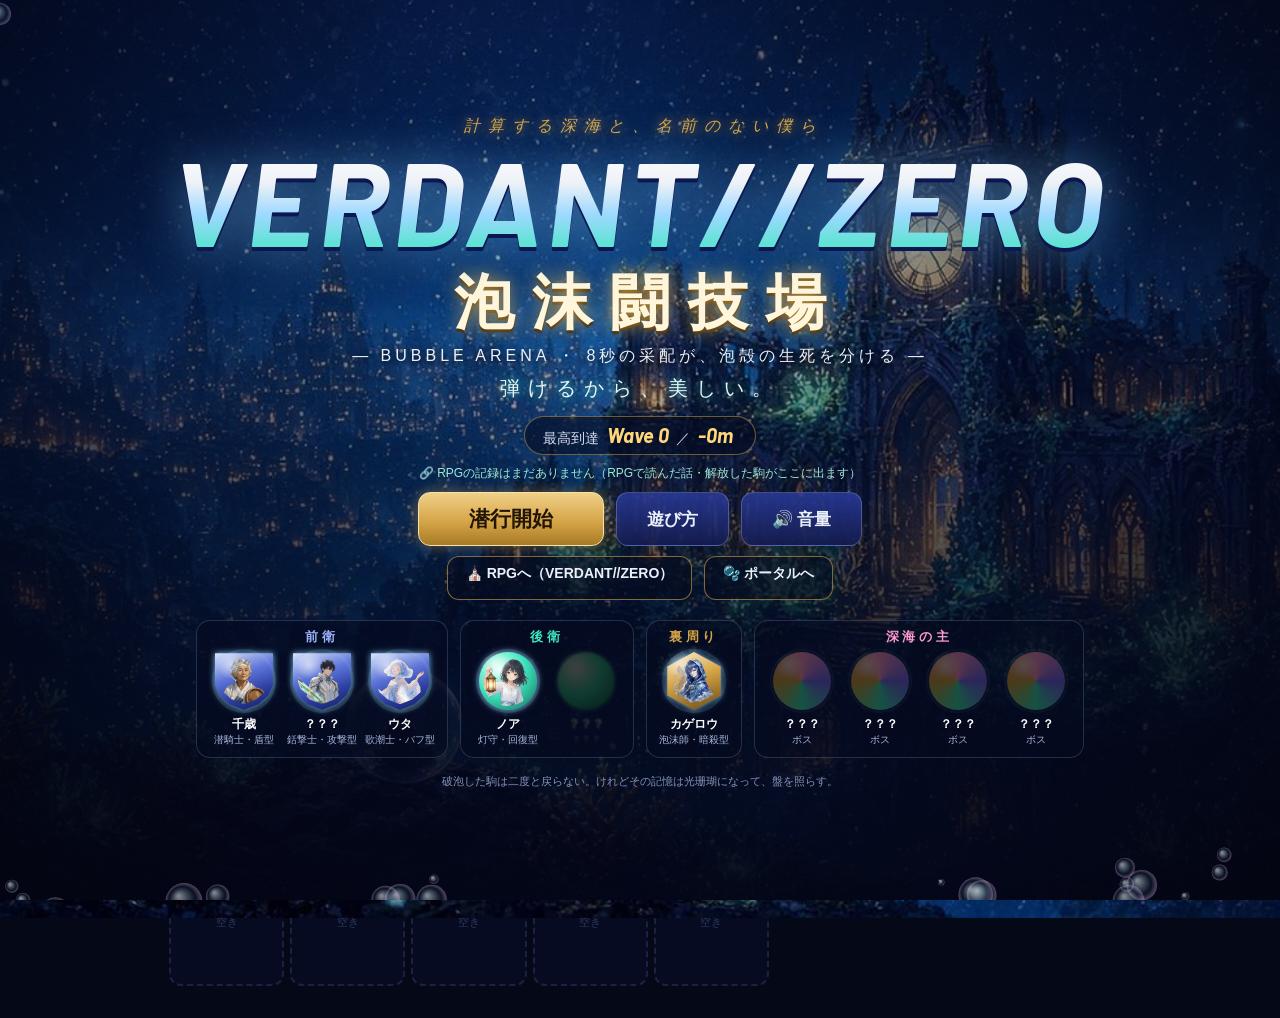
==== arena/index.html @ 8828c5b6 "VERDANT//ZERO games: rpg and arena" ====
<!DOCTYPE html>
<html lang="ja">
<head>
<meta charset="utf-8">
<link rel="icon" href="data:image/svg+xml,%3Csvg xmlns=%22http://www.w3.org/2000/svg%22 viewBox=%220 0 16 16%22%3E%3Ccircle cx=%228%22 cy=%228%22 r=%226%22 fill=%22%238fd8ff%22/%3E%3C/svg%3E">
<meta name="viewport" content="width=device-width,initial-scale=1">
<title>VERDANT//ZERO 泡沫闘技場 ― BUBBLE ARENA ―</title>
<style id="fontStyle"></style>
<style>
:root{--pearl:#eef2f7;--ultra:#2A3C9E;--amber:#D6A548;--jade:#3FE8C0;--bg:#060b22;--panel:rgba(14,22,58,.84);--line:rgba(190,210,255,.18);--txt:#eaf0fb;--mut:#93a3c8;--e:#ff6f9a;--ok:#3FE8C0;--p:#8fd8ff}
*{box-sizing:border-box}html,body{margin:0;padding:0}
body{background:#040817;color:var(--txt);font-family:"Hiragino Kaku Gothic ProN","Noto Sans JP","Noto Sans CJK JP","Yu Gothic",Meiryo,sans-serif;min-height:100vh;-webkit-user-select:none;user-select:none;-webkit-tap-highlight-color:transparent;overflow-x:hidden}
.num{font-family:"VZBarlow","Barlow",sans-serif;font-style:italic;font-weight:700}
#bgL{position:fixed;inset:0;z-index:-2;background:#061030 center/cover no-repeat;transition:background-image 1s,filter 1s;filter:saturate(1.05) brightness(.55)}
#bgO{position:fixed;inset:0;z-index:-1;background:linear-gradient(180deg,rgba(4,8,23,.35),rgba(4,8,23,.78) 55%,rgba(4,8,23,.95))}
body.act1 #bgO{background:linear-gradient(180deg,rgba(230,240,250,.10),rgba(6,20,40,.70) 55%,rgba(4,12,26,.94))}
body.act2 #bgO{background:linear-gradient(180deg,rgba(60,36,10,.22),rgba(10,10,28,.78) 55%,rgba(5,6,18,.95))}
body.act3 #bgO{background:linear-gradient(180deg,rgba(30,40,140,.25),rgba(5,6,30,.84) 55%,rgba(2,2,12,.97))}
body.act4 #bgO{background:linear-gradient(180deg,rgba(255,240,225,.18),rgba(20,24,50,.7) 55%,rgba(8,10,26,.94))}
#app{max-width:1120px;margin:0 auto;padding:8px 10px 24px}
header{display:flex;align-items:center;gap:10px;flex-wrap:wrap;justify-content:space-between;padding:4px}
h1{margin:0;font-size:18px;letter-spacing:2px;color:var(--pearl);font-weight:900;text-shadow:0 0 12px rgba(120,200,255,.5)}
h1 b{color:var(--amber)}h1 small{font-size:11px;color:var(--mut);letter-spacing:2px;font-weight:400;margin-left:6px}
.hbtns{display:flex;gap:6px}.hbtns button,#btnReady{min-height:44px;min-width:44px} 
button{min-height:44px;min-width:44px} 
a[href],[onclick],[role=button]{display:inline-flex;align-items:center;justify-content:center;min-height:44px;min-width:44px;box-sizing:border-box} 
input[type=range]{height:44px;min-height:44px;margin:0;background:transparent} 
#hTitle{display:flex;align-items:baseline;flex-wrap:wrap;column-gap:.3em;min-height:44px;min-width:44px;padding:6px 0;box-sizing:border-box;align-content:center} 
#buyItem{display:flex;align-items:center;flex-wrap:wrap;gap:4px;min-height:44px;min-width:44px;box-sizing:border-box;cursor:pointer} 
button{font-family:inherit;cursor:pointer;border:1px solid rgba(190,210,255,.28);background:linear-gradient(rgba(42,60,158,.85),rgba(20,28,80,.9));color:var(--txt);border-radius:9px;padding:7px 12px;font-size:13px;font-weight:700;transition:transform .08s,filter .15s}
button:hover{filter:brightness(1.25)}button:active{transform:scale(.96)}
button.primary{background:linear-gradient(#f0d088,#D6A548 55%,#a77a26);color:#231503;border-color:#f6e2a8;box-shadow:0 0 14px rgba(214,165,72,.45)}
button.jade{background:linear-gradient(#7ff5da,#2bbf9c);color:#04241c;border-color:#b8ffef}
button:disabled{opacity:.42;cursor:default;filter:none}
.layout{display:grid;grid-template-columns:minmax(0,1fr) 330px;gap:12px;margin-top:4px}
@media(max-width:900px){.layout{grid-template-columns:1fr}}
.panel{background:var(--panel);border:1px solid var(--line);border-radius:14px;padding:9px 12px;box-shadow:0 6px 24px rgba(0,0,0,.35);backdrop-filter:blur(6px)}
#topbar{display:grid;grid-template-columns:auto auto 1fr auto;gap:12px;align-items:center;margin-bottom:8px}
@media(max-width:600px){#topbar{grid-template-columns:auto 1fr auto}#depthBox{grid-column:1/-1;order:5}}
#waveBox{text-align:center;line-height:1}#waveBox .lbl{font-size:10px;color:var(--mut);letter-spacing:3px}
#waveNum{font-size:36px;color:#fff;text-shadow:0 0 14px rgba(120,200,255,.8)}
#bestTxt{font-size:11px;color:var(--amber);margin-top:2px}
#depthBox{min-width:150px}#depthNum{font-size:24px;color:var(--jade);text-shadow:0 0 10px rgba(63,232,192,.6);line-height:1}
#depthBox.deep #depthNum{color:#ff9bd2;text-shadow:0 0 10px #7a6cff;animation:gl 2.2s infinite}
@keyframes gl{0%,90%,100%{transform:none}92%{transform:translateX(2px) skewX(-8deg)}95%{transform:translateX(-2px)}}
#layerName{font-size:11.5px;color:var(--pearl)}
#dmeter{height:6px;border-radius:4px;background:rgba(255,255,255,.08);margin-top:4px;position:relative;overflow:hidden}
#dmeter i{position:absolute;left:0;top:0;bottom:0;background:linear-gradient(90deg,#eef2f7,#3FE8C0 20%,#D6A548 45%,#2A3C9E 70%,#ff9bd2);width:0%}
#plvBox .row{display:flex;justify-content:space-between;font-size:12px;color:var(--mut);gap:6px}
#plvBox b{color:var(--txt);font-size:14px}
.bar{height:7px;background:rgba(0,0,0,.4);border-radius:5px;overflow:hidden;border:1px solid rgba(255,255,255,.08);margin-top:3px}
.bar>i{display:block;height:100%;background:linear-gradient(90deg,#8fd8ff,#eef2f7);width:0%;transition:width .4s}
#coralBar>i{background:linear-gradient(90deg,#3FE8C0,#D6A548)}
#lives{font-size:17px;letter-spacing:1px;text-align:right}
#goldTxt{font-size:13px;text-align:right;color:var(--amber)}#goldTxt b{font-size:18px}
#deploy{font-size:12px;color:var(--mut);text-align:right}#deploy b{color:var(--p);font-size:15px}
#deploy.free b{color:var(--ok);animation:pulse 1s infinite}@keyframes pulse{50%{opacity:.4}}
#phaseBar{display:flex;align-items:center;gap:10px;margin-bottom:8px}
#phaseLbl{font-weight:900;min-width:130px;font-size:14px}#phaseLbl span{font-size:20px;color:#fff}
#timer{flex:1;height:12px;background:rgba(0,0,0,.4);border-radius:8px;border:1px solid rgba(255,255,255,.1);overflow:hidden}
#timer>i{display:block;height:100%;width:100%;background:linear-gradient(90deg,#8fd8ff,#3FE8C0)}
#timer.warn>i{background:linear-gradient(90deg,#ff6f9a,#D6A548)}
#boardWrap{position:relative;width:100%;max-width:600px;margin:0 auto}
canvas#cv{display:block;width:100%;height:auto;border-radius:14px;touch-action:none;box-shadow:0 0 0 2px rgba(238,242,247,.18),0 10px 40px rgba(0,0,0,.6)}
#benchWrap{max-width:600px;margin:10px auto 0}
#benchHead{display:flex;justify-content:space-between;font-size:12px;color:var(--mut);margin-bottom:4px}
#bench{display:grid;grid-template-columns:repeat(5,1fr);gap:6px;touch-action:none}
.slot{position:relative;aspect-ratio:1/1.1;background:rgba(10,18,50,.7);border:2px dashed rgba(190,210,255,.2);border-radius:12px;display:flex;flex-direction:column;align-items:center;justify-content:center;cursor:pointer}
.slot.has{border-style:solid;background:linear-gradient(rgba(42,60,158,.5),rgba(10,18,50,.85))}
.slot.sel{border-color:var(--amber);box-shadow:0 0 12px rgba(214,165,72,.7)}.slot.hover{border-color:var(--ok)}.slot.locked{opacity:.6}
.slot .nm{font-size:10px;color:var(--mut);margin-top:2px;white-space:nowrap}
.slot .lv{position:absolute;right:4px;top:3px;font-size:11px;color:#fff;background:#2A3C9E;border-radius:6px;padding:0 4px}
.slot .xb{position:absolute;left:8%;right:8%;bottom:5px;height:4px;background:rgba(0,0,0,.5);border-radius:3px;overflow:hidden}.slot .xb i{display:block;height:100%;background:#8fd8ff}
.stars{color:var(--amber);font-size:11px;letter-spacing:-1px;text-shadow:0 0 4px #000}
.slot .stars{position:absolute;left:5px;top:2px}
#itemRow{display:flex;gap:6px;margin-top:8px;align-items:center;flex-wrap:wrap;font-size:12px;color:var(--mut)}
.itm{display:inline-flex;align-items:center;gap:4px;padding:4px 8px;border-radius:9px;background:rgba(214,165,72,.13);border:1px solid rgba(214,165,72,.45);color:#fff;cursor:pointer;font-size:12px}
.itm.sel{box-shadow:0 0 10px var(--amber);border-color:var(--amber)}
#side{display:flex;flex-direction:column;gap:10px}
#side h3,.mbox h3{margin:0 0 6px;font-size:13px;color:var(--amber);letter-spacing:1px}
#waveName{font-size:15px;font-weight:900;margin-bottom:4px}#waveHint{font-size:12.5px;line-height:1.6;color:#d6def3}
#waveComp{display:flex;flex-wrap:wrap;gap:4px;margin-top:6px}
#waveComp span{background:rgba(255,255,255,.06);border:1px solid var(--line);border-radius:8px;padding:3px 7px 3px 4px;font-size:13px;display:inline-flex;align-items:center;gap:5px}
#synBody{font-size:12px;line-height:1.45}
.syn{display:grid;grid-template-columns:26px 1fr auto;gap:6px;align-items:center;padding:3px 4px;border-radius:8px;margin-bottom:2px;opacity:.55}
.syn.on{opacity:1;background:rgba(63,232,192,.09)}.syn.on2{background:rgba(214,165,72,.16)}
.syn .si{width:24px;height:24px;object-fit:contain}.syn .sn{font-weight:900}.syn .sd{font-size:10.5px;color:var(--mut)}
.syn .sc{font-size:13px}.syn .sc i{font-style:normal;color:var(--mut);font-size:10.5px}.syn .sc b{color:var(--amber)}
.syn .ff{display:inline-block;width:12px;height:12px;border-radius:3px;text-align:center;line-height:12px;font-size:9px;color:#000;font-weight:900}
#infoBody{font-size:12.5px;line-height:1.6;min-height:110px}#infoBody .ttl{font-size:15px;font-weight:900}
#infoBody table,.card table{width:100%;border-collapse:collapse;margin:4px 0}
#infoBody td,.card td{padding:1px 2px}
#infoBody td:nth-child(2n),.card td:nth-child(2n){text-align:right;color:#fff;font-weight:700}
#infoBody td:nth-child(2n+1),.card td:nth-child(2n+1){color:var(--mut)}
.perk{color:var(--amber);font-size:12px}.perk.off{color:#6f7ea3}
.tag{display:inline-block;padding:0 6px;border-radius:5px;font-size:10.5px;font-weight:900;margin:1px 2px 1px 0;color:#0b1230}
.t-front{background:#9fb4ff}.t-back{background:#3FE8C0}.t-flank{background:#D6A548}.t-boss{background:#ff9bd2}
.t-fac{background:rgba(255,255,255,.12);color:#eaf0fb;border:1px solid var(--line)}
#logBody{font-size:12px;color:#c9d3ec;line-height:1.55;max-height:130px;overflow:auto}
.modal{position:fixed;inset:0;background:rgba(2,5,16,.78);display:none;align-items:center;justify-content:center;z-index:50;padding:10px;backdrop-filter:blur(4px)}
.modal.show{display:flex}
.mbox{background:linear-gradient(rgba(26,38,100,.97),rgba(8,12,36,.98));border:1px solid rgba(190,210,255,.25);border-radius:18px;padding:16px;max-width:760px;width:100%;max-height:94vh;overflow:auto;box-shadow:0 20px 60px rgba(0,0,0,.7);animation:pop .25s ease-out}
@keyframes pop{from{transform:scale(.92);opacity:0}}
.mbox h2{margin:0 0 6px;color:var(--pearl);font-size:21px;text-align:center;letter-spacing:2px}
.mbox p,.mbox li{font-size:13px;line-height:1.7}.mbox ul{padding-left:20px;margin:6px 0}
.center{text-align:center}
.cards{display:grid;grid-template-columns:repeat(5,1fr);gap:8px;margin:10px 0}
@media(max-width:700px){.cards{grid-template-columns:repeat(2,1fr)}}
.card{position:relative;background:linear-gradient(rgba(42,60,158,.55),rgba(10,16,46,.9));border:2px solid rgba(190,210,255,.22);border-radius:13px;padding:8px 6px;cursor:pointer;text-align:center;transition:transform .12s,border-color .12s}
.card:hover{transform:translateY(-3px);border-color:var(--amber)}
.card.c2{border-color:rgba(63,232,192,.55)}.card.c3{border-color:rgba(214,165,72,.8);box-shadow:0 0 14px rgba(214,165,72,.25)}
.card.sold{opacity:.25;pointer-events:none}.card.poor{opacity:.55}
.card .nm{font-size:14px;font-weight:900;margin-top:2px}.card .jb{font-size:11px;color:#c9d3ec}
.card .cost{position:absolute;right:6px;top:4px;font-size:15px;color:var(--amber)}
.card .mg{position:absolute;left:6px;top:4px;font-size:10px;background:var(--amber);color:#231503;border-radius:5px;padding:0 4px;font-weight:900}
.card .ds{font-size:10.5px;color:#c9d3ec;line-height:1.45;margin-top:3px;text-align:left}
#shopTop{display:flex;justify-content:space-between;align-items:center;gap:8px;flex-wrap:wrap}
#shopGold{font-size:24px;color:var(--amber)}#shopDecay{font-size:12px;color:#ffb3c8}
#shopBtns{display:flex;gap:6px;flex-wrap:wrap}
#shopRoster{display:flex;flex-wrap:wrap;gap:6px;margin-top:6px}
.ru{position:relative;display:flex;flex-direction:column;align-items:center;width:66px;font-size:10px;color:#c9d3ec;cursor:pointer}
.ru .x{position:absolute;right:0;top:-2px;background:#7a2040;color:#fff;border-radius:6px;font-size:10px;padding:0 4px;border:1px solid #ff9bb5}
.ru .it{position:absolute;left:0;bottom:12px;font-size:12px}
#shopSyn{font-size:11.5px;color:#c9d3ec;margin-top:6px}
.ghost{position:fixed;pointer-events:none;z-index:99;transform:translate(-50%,-60%)}
#toast{position:fixed;left:50%;top:16%;transform:translateX(-50%);background:rgba(10,16,46,.95);border:1px solid var(--amber);color:#fff;padding:8px 16px;border-radius:10px;font-weight:700;z-index:120;opacity:0;transition:opacity .25s;pointer-events:none;font-size:14px;max-width:90vw;text-align:center}
#toast.show{opacity:1}

.tk{position:relative;display:inline-block;width:var(--s);height:var(--s);flex:none;vertical-align:middle}
.tk-f{position:absolute;inset:0;display:block}
.tk-f img{position:absolute;display:block;object-fit:cover;-webkit-user-drag:none;pointer-events:none}
.tk-front .tk-f{background:linear-gradient(160deg,#dfe8ff,#5d74d8 40%,#2A3C9E 70%,#141d5a);clip-path:polygon(0% 2%,100% 2%,100% 57%,92% 75%,75% 90%,50% 100%,25% 90%,8% 75%,0% 57%)}
.tk-front .tk-f img{inset:8% 8% 10% 8%;width:84%;height:82%;clip-path:polygon(0% 0%,100% 0%,100% 57%,92% 75%,75% 90%,50% 100%,25% 90%,8% 75%,0% 57%)}
.tk-back .tk-f{background:radial-gradient(circle at 35% 30%,#eafff9,#3FE8C0 45%,#0f6a58);border-radius:50%}
.tk-back .tk-f img{inset:7%;width:86%;height:86%;border-radius:50%}
.tk-flank .tk-f{background:linear-gradient(160deg,#fff1cf,#D6A548 45%,#6a4710);clip-path:polygon(50% 0%,96% 25%,96% 75%,50% 100%,4% 75%,4% 25%)}
.tk-flank .tk-f img{inset:8%;width:84%;height:84%;clip-path:polygon(50% 0%,96% 25%,96% 75%,50% 100%,4% 75%,4% 25%)}
.tk-boss .tk-f{background:conic-gradient(#ff9bd2,#7a6cff,#3FE8C0,#D6A548,#ff9bd2);border-radius:50%;animation:bossPulse 1.6s ease-in-out infinite}
.tk-boss .tk-f img{inset:7%;width:86%;height:86%;border-radius:50%;background:#0a0f2a}
@keyframes bossPulse{50%{box-shadow:0 0 18px 6px rgba(160,120,255,.8)}}
.tk-b{position:absolute;inset:-6%;border-radius:50%;background:radial-gradient(circle at 30% 25%,rgba(255,255,255,.55),rgba(255,255,255,0) 22%),radial-gradient(circle,rgba(255,255,255,0) 62%,rgba(160,220,255,.18) 72%,rgba(255,180,240,.28) 100%);pointer-events:none}
.tm-e .tk-f img{filter:hue-rotate(200deg) saturate(.75) contrast(1.15) brightness(.9)}
.tm-e{filter:drop-shadow(0 0 4px rgba(190,90,255,.95))}
.tm-p{filter:drop-shadow(0 0 3px rgba(143,216,255,.9))}
.tk-e{position:absolute;right:-6%;top:-4%;background:linear-gradient(135deg,#ff6f9a,#7a6cff);color:#fff;border-radius:50%;width:calc(var(--s)*.34);height:calc(var(--s)*.34);font-size:calc(var(--s)*.2);min-width:13px;min-height:13px;display:flex;align-items:center;justify-content:center;font-weight:900;font-style:normal}
.tk-st{position:absolute;left:50%;bottom:-8%;transform:translateX(-50%);font-size:calc(var(--s)*.2);min-font-size:9px;color:var(--amber);white-space:nowrap;text-shadow:0 0 3px #000,0 0 2px #000;font-style:normal;letter-spacing:-1px}

#title{position:fixed;inset:0;z-index:40;display:none;overflow:auto;background:#030612}
#title.show{display:block}body.titling{overflow:hidden}
#title .tbg{position:fixed;inset:0;background:center/cover no-repeat;transform:scale(1.04);animation:tbgz 20s ease-in-out infinite alternate}
@keyframes tbgz{to{transform:scale(1.12) translateY(-1%)}}
#title .tov{position:fixed;inset:0;background:radial-gradient(ellipse at 50% 32%,rgba(4,8,30,.1),rgba(4,8,30,.62) 60%,rgba(3,5,18,.95)),linear-gradient(180deg,rgba(3,5,18,.4),rgba(3,5,18,.05) 35%,rgba(3,5,18,.9))}
#title canvas{position:fixed;inset:0;width:100%;height:100%;pointer-events:none}
#title .tin{position:relative;min-height:100%;display:flex;flex-direction:column;align-items:center;justify-content:center;padding:26px 14px 22px;text-align:center}
.tsub1{font-family:"VZBarlow",sans-serif;font-style:italic;letter-spacing:.5em;font-size:clamp(11px,2vw,16px);color:#D6A548;text-shadow:0 0 12px rgba(214,165,72,.8);margin-left:.5em}
.tmain{margin:4px 0 0;font-family:"VZBarlow","Barlow",sans-serif;font-style:italic;font-weight:700;font-size:clamp(46px,10.5vw,118px);letter-spacing:.04em;line-height:1;background:linear-gradient(180deg,#ffffff 0%,#eef2f7 35%,#9fd9ff 62%,#3FE8C0 100%);-webkit-background-clip:text;background-clip:text;color:transparent;filter:drop-shadow(0 4px 0 #0c1650) drop-shadow(0 0 24px rgba(120,200,255,.55))}
.tmain2{font-family:"Noto Serif CJK JP","Hiragino Mincho ProN","Yu Mincho",serif;font-weight:900;font-size:clamp(30px,6vw,60px);letter-spacing:.3em;margin:4px 0 2px .3em;color:#fff6dc;text-shadow:0 0 18px rgba(214,165,72,.9),0 3px 0 #3a2508}
.overHint{margin-top:10px;font-size:13px;line-height:1.6;color:#ffd77a;word-break:keep-all;overflow-wrap:anywhere}
.tsub2{word-break:keep-all;overflow-wrap:anywhere;line-break:strict;font-size:clamp(12px,2.1vw,16px);color:#eaf0fb;letter-spacing:.25em;text-shadow:0 2px 6px #000}
.tcatch{margin-top:8px;font-family:"Noto Serif CJK JP",serif;font-size:clamp(14px,2.4vw,20px);color:#eef2f7;letter-spacing:.4em;text-shadow:0 0 10px rgba(63,232,192,.8)}
.tbest{margin:14px 0 10px;font-size:14px;color:#d6def3;background:rgba(6,10,32,.6);border:1px solid rgba(214,165,72,.5);border-radius:999px;padding:6px 18px}
.tbest b{color:#ffd77a;font-size:20px;margin:0 4px}
.tlink{font-size:12px;color:#9fe9d6;margin-bottom:10px;min-height:1em}
.tbtns{display:flex;gap:12px;flex-wrap:wrap;justify-content:center}
.tbtns button{font-size:17px;padding:11px 30px;border-radius:12px}
.tbtns .primary{font-size:21px;padding:12px 50px;animation:glowb 1.8s ease-in-out infinite}
@keyframes glowb{50%{box-shadow:0 0 26px rgba(255,210,120,.85)}}
.troster{display:flex;gap:12px;flex-wrap:wrap;justify-content:center;margin-top:20px}
.tgrp{background:rgba(6,10,32,.62);border:1px solid var(--line);border-radius:14px;padding:8px 12px 10px}
.tgrp h4{margin:0 0 6px;font-size:12.5px;letter-spacing:.3em}
.g-front h4{color:#9fb4ff}.g-back h4{color:#3FE8C0}.g-flank h4{color:#D6A548}.g-boss h4{color:#ff9bd2}
.tgrp .mem{display:flex;gap:8px;flex-wrap:wrap;justify-content:center}
.tch{display:flex;flex-direction:column;align-items:center;width:70px}
.tch .cn{font-size:12px;font-weight:900;margin-top:6px;color:#fff}.tch .ct{font-size:10px;color:#a9b8dc}
.tfoot{margin-top:16px;font-size:11px;color:#8494bb}

#cutin{position:fixed;inset:0;z-index:70;pointer-events:none;display:flex;align-items:center;justify-content:center;opacity:0;transition:opacity .35s}
#cutin.show{opacity:1}
#cutin .cb{position:absolute;left:0;right:0;top:50%;height:min(240px,40vh);transform:translateY(-50%) skewY(-4deg);background:center/cover no-repeat;box-shadow:0 0 0 3px rgba(238,242,247,.6),0 0 60px rgba(120,200,255,.6);overflow:hidden}
#cutin .cb::after{content:"";position:absolute;inset:0;background:linear-gradient(90deg,rgba(4,8,30,.85),rgba(4,8,30,.15) 50%,rgba(4,8,30,.85))}
#cutin .ct{position:relative;text-align:center;transform:skewY(-4deg)}
#cutin .ct img{width:min(170px,30vw);height:min(170px,30vw);border-radius:50%;border:3px solid #eef2f7;box-shadow:0 0 30px rgba(160,120,255,.8);background:#0a0f2a;object-fit:cover}
#cutin .t1{font-family:"Noto Serif CJK JP",serif;font-size:clamp(28px,6vw,54px);font-weight:900;color:#fff;letter-spacing:.2em;text-shadow:0 0 18px rgba(120,200,255,.9),0 3px 0 #0c1650}
#cutin .t2{font-size:clamp(12px,2.4vw,17px);color:#eaf0fb;text-shadow:0 2px 4px #000;margin-top:4px}
.bigmodal .mbox{background-size:cover;background-position:center;position:relative;overflow:hidden}
.bigmodal .mbox::before{content:"";position:absolute;inset:0;background:linear-gradient(180deg,rgba(4,8,30,.35),rgba(4,8,30,.88));z-index:0}
.bigmodal .mbox>*{position:relative;z-index:1}
#unlockName{font-family:"Noto Serif CJK JP",serif;font-size:clamp(30px,7vw,58px);font-weight:900;letter-spacing:.3em;color:#fff;text-shadow:0 0 22px #fff,0 0 40px rgba(160,200,255,.9)}
.legend{display:grid;grid-template-columns:repeat(2,1fr);gap:6px 12px;font-size:12px;margin:6px 0}
.legend>div{display:flex;align-items:center;gap:8px}
@media(max-width:560px){.legend{grid-template-columns:1fr}}
table.st{width:100%;border-collapse:collapse;font-size:12px}table.st td,table.st th{border-bottom:1px solid var(--line);padding:3px 4px;text-align:left;vertical-align:top}table.st th{color:var(--amber)}
a.tl{display:inline-block;color:#eaf0fb;text-decoration:none;font-size:14px;font-weight:700;padding:8px 18px;border-radius:12px;border:1px solid rgba(214,165,72,.6);background:rgba(6,10,32,.6)}a.tl:hover{background:rgba(42,60,158,.7)}

#goldNum{display:inline-block;background:linear-gradient(180deg,#fff6d8,#ffd27a 55%,#c98a1c);-webkit-background-clip:text;background-clip:text;color:transparent;filter:drop-shadow(0 0 6px rgba(255,200,90,.55))}
#goldNum.pulse{animation:gpulse .45s ease-out}@keyframes gpulse{0%{transform:scale(1.45)}100%{transform:scale(1)}}
#waveNum,#depthNum{background:linear-gradient(100deg,#eaf6ff 20%,#8fd8ff 40%,#ffffff 50%,#8fd8ff 60%,#eaf6ff 80%);background-size:250% 100%;-webkit-background-clip:text;background-clip:text;color:transparent;animation:shim 4.5s linear infinite}
@keyframes shim{to{background-position:-250% 0}}
.panel{position:relative;overflow:hidden}.panel::after{content:"";position:absolute;inset:0;pointer-events:none;background:linear-gradient(115deg,transparent 40%,rgba(160,220,255,.07) 50%,transparent 60%);background-size:300% 100%;animation:shim 9s linear infinite}
ol.guide{line-height:1.8;font-size:14px;padding-left:1.4em}ol.guide b{color:var(--amber)}
.vrow{display:flex;align-items:center;gap:10px;margin:10px 0}.vrow span{width:5em}.vrow input{flex:1;accent-color:#3FE8C0}.vrow b{width:2.5em;text-align:right;color:var(--amber)}
@media (max-width:700px){.panel::after,#tcv{display:none}#waveNum,#depthNum{animation:none}}
@media (max-width:420px){header h1{font-size:15px}header h1 small{display:none}.hbtns button{padding:4px 7px;font-size:12px;min-height:44px;min-width:44px}#btnReady{min-height:44px;min-width:44px}}
@media (prefers-reduced-motion:reduce){#waveNum,#depthNum,.panel::after{animation:none}}
#dbg{position:fixed;right:6px;bottom:6px;z-index:200;display:none;background:rgba(0,0,0,.7);padding:6px;border-radius:8px;font-size:11px}
</style>
</head>
<body class="act1">
<div id="bgL"></div><div id="bgO"></div>
<div id="app">
 <header>
  <h1 id="hTitle" role="button" tabindex="0" style="cursor:pointer" title="タイトルへ">VERDANT<b>//</b>ZERO　泡沫闘技場<small>BUBBLE ARENA</small></h1>
  <div class="hbtns"><button id="btnHow">遊び方</button><button id="btnSpeed">速度 ×1</button><button id="btnVol" title="音量">音量</button><button id="btnMute">🔊</button></div>
 </header>
 <div class="layout">
  <div>
   <div class="panel" id="topbar">
    <div id="waveBox"><div class="lbl">WAVE</div><div id="waveNum" class="num">1</div><div id="bestTxt">最高 0</div></div>
    <div id="depthBox"><div style="font-size:10px;color:var(--mut);letter-spacing:2px">深度 DEPTH</div><div id="depthNum" class="num">-100m</div><div id="layerName">表層</div><div id="dmeter"><i></i></div></div>
    <div id="plvBox">
     <div class="row"><span>潜行者 <b id="plvTxt">Lv1</b></span><span id="pxpTxt">0/2 EXP</span></div>
     <div class="bar"><i id="pxpBar"></i></div>
     <div class="row" style="margin-top:3px"><span>🪸光珊瑚 <b id="coralTxt">Tier0</b></span><span id="coralPts">0／10</span></div>
     <div class="bar" id="coralBar"><i></i></div>
    </div>
    <div><div id="lives">🫧🫧🫧</div><div id="goldTxt">泡貨 <b class="num" id="goldNum">0</b></div><div id="deploy">配置 <b id="deployTxt" class="num">0/3</b></div></div>
   </div>
   <div class="panel" id="phaseBar">
    <div id="phaseLbl">思考時間 <span id="timeTxt">8.0</span></div>
    <div id="timer"><i id="timerBar"></i></div>
    <button class="primary" id="btnReady">準備完了</button>
   </div>
   <div id="boardWrap"><canvas id="cv" width="600" height="600"></canvas></div>
   <div id="benchWrap">
    <div id="benchHead"><span>🫧 控え（ベンチ）最大5体 ― バトル中は安全</span><span id="benchCnt">0/5</span></div>
    <div id="bench"></div>
    <div id="itemRow"></div>
   </div>
  </div>
  <div id="side">
   <div class="panel" id="hintBox"><h3>▼ 次の敵（ソナー）</h3><div id="waveName">-</div><div id="waveHint">-</div><div id="waveComp"></div></div>
   <div class="panel" id="synBox"><h3>▼ シナジー（盤上の駒）</h3><div id="synBody"></div></div>
   <div class="panel" id="infoBox"><h3>▼ 駒の情報</h3><div id="infoBody"></div></div>
   <div class="panel" id="logBox"><h3>▼ 潜行ログ</h3><div id="logBody"></div></div>
  </div>
 </div>
</div>

<div class="modal" id="mShop"><div class="mbox" style="max-width:860px">
 <div id="shopTop">
  <div><div style="font-size:11px;color:var(--mut);letter-spacing:2px" id="shopBiome">表層の泡市</div><div>泡貨 <b class="num" id="shopGold">0</b> <span id="shopDecay"></span></div></div>
  <div id="shopBtns"><button id="btnReroll">🔄 リロール (1)</button><button id="btnBuyXp">⬆ 潜行者EXP+3 (4)</button><button class="primary" id="btnShopDone">潜行開始 ▶</button></div>
 </div>
 <div id="shopNext" style="font-size:12.5px;margin-top:6px;color:#d6def3"></div>
 <div class="cards" id="cards"></div>
 <div id="shopItemRow" style="display:flex;gap:8px;align-items:center;flex-wrap:wrap"></div>
 <h3 style="margin-top:10px">▼ あなたの駒（タップで売却／アイテム選択中ならタップで装備）</h3>
 <div id="shopRoster"></div>
 <div id="shopItems" style="margin-top:6px"></div>
 <div id="shopSyn"></div>
</div></div>

<div class="modal" id="mHow"><div class="mbox" style="max-width:820px">
 <h2>🫧 遊び方 ― 泡沫闘技場 🫧</h2>
 <p class="center" style="color:var(--mut);margin-top:-2px">泡殻をまとった駒を並べ、深度3,000mの沈都層へ――どこまで潜れるかを競え。</p>
 <ul>
  <li><b>泡市（ショップ）</b>：Waveの合間に<b>泡貨</b>で駒を買う。<b style="color:#ffb3c8">泡貨は一夜ごとに1％弾ける</b>。Waveの合間は<b>闘技場の整備中</b>。リロール1、潜行者EXP+3は4。</li>
  <li><b>★合成</b>：同じ駒が3体そろうと自動で<b>★2</b>に結晶化。★2×3で<b>★3</b>（上位化＆固有の強化）。</li>
  <li><b>思考時間8秒</b>：下3段（自陣）に配置。ドラッグ、またはタップ→タップで移動・入れ替え。アイテムはタップ→駒タップで装備。</li>
  <li><b>バトル</b>：完全オート。倒れた駒は<b>破泡</b>＝永久にロスト。その経験は<b>光珊瑚</b>となって、その駒が立っていたマスに咲く（そのマスに置いた駒は強化）。全体の珊瑚ゲージがTierに達すると全員が強化される。</li>
  <li><b>成長</b>：生き残った駒はEXPでLvアップ。Waveクリアで潜行者Lvが上がり、配置枠が3→最大8体に。</li>
  <li><b>敗北/時間切れ(60秒)</b>：泡殻🫧を1つ失い同じ深度に再挑戦。🫧が0か駒が全滅でゲームオーバー。</li>
  <li><b>深度</b>：表層（光珊瑚の浅瀬）→薄明層→沈都層 3,000m。800mに灯喰い、2,900mに偽物が待つ。</li>
  <li><b>HP表示</b>：味方は「現在／最大」、敵は現在値のみ。ボスはバーだけ。</li>
 </ul>
 <h3>シナジー</h3><div id="howSyn"></div>
 <h3 style="margin-top:8px">アイテム</h3><div id="howItems" style="font-size:12.5px;line-height:1.6"></div>
 <h3 style="margin-top:8px">駒（枠の形＝役割）</h3><div class="legend" id="howLegend"></div>
 <p><b style="color:var(--amber)">攻略のコツ</b>：前衛で受け止めなければ後衛は溶ける。灯喰いは灯りを食べた直後が弱点。偽物の攻撃は四拍目の頭に必ず来る。</p>
 <div class="center"><button class="primary" id="btnHowClose" style="font-size:16px;padding:9px 30px">閉じる</button></div>
</div></div>

<div class="modal" id="mOver"><div class="mbox center">
 <h2>破泡 ― GAME OVER</h2>
 <div style="color:var(--mut)">到達</div>
 <div id="overWave" class="num" style="font-size:54px;color:#fff;text-shadow:0 0 24px rgba(120,200,255,.8)">1</div>
 <p id="overSub"></p>
 <div style="display:flex;gap:10px;justify-content:center;flex-wrap:wrap">
  <button id="btnCopy">📋 結果をコピー</button><button id="btnToTitle">タイトルへ</button><button class="primary" id="btnRetry">もう一度潜る</button>
 </div>
</div></div>


<div class="modal bigmodal" id="mEnd"><div class="mbox center" id="endBox" style="max-width:680px">
 <div style="font-size:12px;letter-spacing:.4em;color:#D6A548">DEPTH 3,000m ― 沈都層</div>
 <h2 style="font-family:'Noto Serif CJK JP',serif;font-size:30px;margin:10px 0">泡の底で、灯りが待っている。</h2>
 <p id="endText"></p>
 <div style="display:flex;gap:10px;justify-content:center;flex-wrap:wrap">
  <button id="btnEndTitle">タイトルへ</button><button class="primary" id="btnNG">もう一度潜る</button>
 </div>
</div></div>
<div class="modal" id="mGuide"><div class="mbox" style="max-width:560px">
 <h2>🫧 はじめての潜行</h2>
 <ol class="guide">
  <li><b>配置</b>：駒をドラッグ（またはタップ→タップ）して、<b>下3段</b>に置く。前に盾、後ろに灯守。</li>
  <li><b>思考時間 8秒</b>：時間が来るか<b>準備完了</b>で、バトルは完全オート。</li>
  <li><b>HP</b>：味方は「現在／最大」、敵は現在値。ボスはバーだけ。</li>
  <li><b>整備中</b>：勝つと闘技場の整備（泡市）。泡貨で駒を買い、3体そろえば★2に結晶化。</li>
 </ol>
 <div class="center"><button class="primary" id="btnGuideOk" style="font-size:16px;padding:9px 30px">潜る</button></div>
</div></div>
<div class="modal" id="mVol"><div class="mbox" style="max-width:420px">
 <h2>🎚 音量</h2>
 <div class="vrow"><span>BGM</span><input type="range" id="volBgm" min="0" max="100"><b id="volBgmV" class="num"></b></div>
 <div class="vrow"><span>効果音</span><input type="range" id="volSe" min="0" max="100"><b id="volSeV" class="num"></b></div>
 <div class="vrow"><span>ミュート</span><button id="volMute" aria-pressed="false">🔊 音を出す</button></div>
 <p style="font-size:11.5px;color:var(--mut)">音量とミュートは RPG と共有して保存します。闘技場の整備中は、BGMを止めずに少し下げます。</p>
 <div class="center"><button class="primary" id="btnVolClose">閉じる</button></div>
</div></div>

<div id="title" class="show"><div class="tbg"></div><div class="tov"></div><canvas id="tcv"></canvas><div class="tin">
 <div class="tsub1">計算する深海と、名前のない僕ら</div>
 <div class="tmain">VERDANT//ZERO</div>
 <div class="tmain2">泡沫闘技場</div>
 <div class="tsub2">― BUBBLE ARENA ・<wbr> 8秒の采配が、<wbr>泡殻の生死を<wbr>分ける ―</div>
 <div class="tcatch">弾けるから、美しい。</div>
 <div class="tbest">最高到達 <b class="num">Wave <span id="tBest">0</span></b> ／ <b class="num" id="tBestD">0m</b></div>
 <div class="tlink" id="tLink"></div>
 <div class="tbtns"><button class="primary" id="tStart">潜行開始</button><button id="tHow">遊び方</button><button id="tVol">🔊 音量</button></div>
 <div class="tbtns" style="margin-top:10px"><a class="tl" href="../rpg/">⛪ RPGへ（VERDANT//ZERO）</a><a class="tl" href="../">🫧 ポータルへ</a></div>
 <div class="troster" id="tRoster"></div>
 <div class="tfoot">破泡した駒は二度と戻らない。けれどその記憶は光珊瑚になって、盤を照らす。</div>
</div></div>
<div id="cutin"><div class="cb"></div><div class="ct"><img id="cutImg" alt=""><div class="t1" id="cutT1"></div><div class="t2" id="cutT2"></div></div></div>
<div id="toast"></div>

<script>
const ART={};






ART.chitose='[data-uri]';
ART.luka='[data-uri]';
ART.uta='[data-uri]';
ART.noa='[data-uri]';
ART.kagerou='[data-uri]';
ART.anglerB='[data-uri]';
ART.fakeB='[data-uri]';
ART.job1='[data-uri]';
ART.job2='[data-uri]';
ART.job3='[data-uri]';
ART.job4='[data-uri]';
ART.job5='[data-uri]';
ART.job6='[data-uri]';
ART.bgTitle='[data-uri]';
ART.bgSurface='[data-uri]';
ART.bgTwilight='[data-uri]';
ART.bgSunken='[data-uri]';
ART.bgAbyss='[data-uri]';
ART.bgPrayer='[data-uri]';
const BARLOW='[data-uri]';

ART.kurage='data:image/svg+xml;charset=utf-8,%3Csvg%20xmlns%3D%22http%3A//www.w3.org/2000/svg%22%20viewBox%3D%220%200%20256%20256%22%3E%3Cdefs%3E%3CradialGradient%20id%3D%22g%22%20cx%3D%22.5%22%20cy%3D%22.4%22%20r%3D%22.7%22%3E%3Cstop%20offset%3D%220%22%20stop-color%3D%22%232a5fa8%22/%3E%3Cstop%20offset%3D%221%22%20stop-color%3D%22%23071433%22/%3E%3C/radialGradient%3E%3C/defs%3E%3Crect%20width%3D%22256%22%20height%3D%22256%22%20fill%3D%22url%28%23g%29%22/%3E%3Cg%20opacity%3D%22.95%22%3E%3Cpath%20d%3D%22M58%20128a70%2062%200%200%201%20140%200q-10%208-18%200-12%2010-24%200-12%2010-24%200-12%2010-24%200-12%2010-24%200-10%208-26%200z%22%20fill%3D%22%23bfe9ff%22%20fill-opacity%3D%22.55%22%20stroke%3D%22%23eaffff%22%20stroke-width%3D%224%22/%3E%3Cpath%20d%3D%22M84%20138q-8%2040%206%2080M110%20140q-4%2044%204%2086M138%20140q6%2044-2%2086M164%20138q10%2040-4%2080%22%20stroke%3D%22%23cfefff%22%20stroke-width%3D%225%22%20fill%3D%22none%22%20stroke-linecap%3D%22round%22%20opacity%3D%22.8%22/%3E%3Cellipse%20cx%3D%22104%22%20cy%3D%2298%22%20rx%3D%2218%22%20ry%3D%2210%22%20fill%3D%22%23fff%22%20opacity%3D%22.7%22/%3E%3C/g%3E%3C/svg%3E';
ART.haze='data:image/svg+xml;charset=utf-8,%3Csvg%20xmlns%3D%22http%3A//www.w3.org/2000/svg%22%20viewBox%3D%220%200%20256%20256%22%3E%3Cdefs%3E%3CradialGradient%20id%3D%22g%22%20cx%3D%22.5%22%20cy%3D%22.4%22%20r%3D%22.7%22%3E%3Cstop%20offset%3D%220%22%20stop-color%3D%22%232a5fa8%22/%3E%3Cstop%20offset%3D%221%22%20stop-color%3D%22%23071433%22/%3E%3C/radialGradient%3E%3C/defs%3E%3Crect%20width%3D%22256%22%20height%3D%22256%22%20fill%3D%22url%28%23g%29%22/%3E%3Cpath%20d%3D%22M40%20132q60-58%20150-10l34-30v76l-34-30q-90%2048-150-6z%22%20fill%3D%22%236fd9c6%22%20stroke%3D%22%23eafff7%22%20stroke-width%3D%224%22/%3E%3Ccircle%20cx%3D%2278%22%20cy%3D%22122%22%20r%3D%229%22%20fill%3D%22%23071433%22/%3E%3Ccircle%20cx%3D%2275%22%20cy%3D%22119%22%20r%3D%223%22%20fill%3D%22%23fff%22/%3E%3Cg%20fill%3D%22%23fff6b0%22%3E%3Ccircle%20cx%3D%22120%22%20cy%3D%22116%22%20r%3D%225%22/%3E%3Ccircle%20cx%3D%22142%22%20cy%3D%22130%22%20r%3D%225%22/%3E%3Ccircle%20cx%3D%22164%22%20cy%3D%22118%22%20r%3D%225%22/%3E%3C/g%3E%3C/svg%3E';
ART.fugu='data:image/svg+xml;charset=utf-8,%3Csvg%20xmlns%3D%22http%3A//www.w3.org/2000/svg%22%20viewBox%3D%220%200%20256%20256%22%3E%3Cdefs%3E%3CradialGradient%20id%3D%22g%22%20cx%3D%22.5%22%20cy%3D%22.4%22%20r%3D%22.7%22%3E%3Cstop%20offset%3D%220%22%20stop-color%3D%22%232a5fa8%22/%3E%3Cstop%20offset%3D%221%22%20stop-color%3D%22%23071433%22/%3E%3C/radialGradient%3E%3C/defs%3E%3Crect%20width%3D%22256%22%20height%3D%22256%22%20fill%3D%22url%28%23g%29%22/%3E%3Cg%20stroke%3D%22%23f3e7c0%22%20stroke-width%3D%225%22%20stroke-linecap%3D%22round%22%3E%3Cline%20x1%3D%22128%22%20y1%3D%22132%22%20x2%3D%22224%22%20y2%3D%22132%22/%3E%3Cline%20x1%3D%22128%22%20y1%3D%22132%22%20x2%3D%22211%22%20y2%3D%22180%22/%3E%3Cline%20x1%3D%22128%22%20y1%3D%22132%22%20x2%3D%22176%22%20y2%3D%22215%22/%3E%3Cline%20x1%3D%22128%22%20y1%3D%22132%22%20x2%3D%22128%22%20y2%3D%22228%22/%3E%3Cline%20x1%3D%22128%22%20y1%3D%22132%22%20x2%3D%2280%22%20y2%3D%22215%22/%3E%3Cline%20x1%3D%22128%22%20y1%3D%22132%22%20x2%3D%2245%22%20y2%3D%22180%22/%3E%3Cline%20x1%3D%22128%22%20y1%3D%22132%22%20x2%3D%2232%22%20y2%3D%22132%22/%3E%3Cline%20x1%3D%22128%22%20y1%3D%22132%22%20x2%3D%2245%22%20y2%3D%2284%22/%3E%3Cline%20x1%3D%22128%22%20y1%3D%22132%22%20x2%3D%2280%22%20y2%3D%2249%22/%3E%3Cline%20x1%3D%22128%22%20y1%3D%22132%22%20x2%3D%22128%22%20y2%3D%2236%22/%3E%3Cline%20x1%3D%22128%22%20y1%3D%22132%22%20x2%3D%22176%22%20y2%3D%2249%22/%3E%3Cline%20x1%3D%22128%22%20y1%3D%22132%22%20x2%3D%22211%22%20y2%3D%2284%22/%3E%3C/g%3E%3Ccircle%20cx%3D%22128%22%20cy%3D%22132%22%20r%3D%2266%22%20fill%3D%22%23d8b56a%22%20stroke%3D%22%23fff1cf%22%20stroke-width%3D%225%22/%3E%3Ccircle%20cx%3D%22104%22%20cy%3D%22118%22%20r%3D%2212%22%20fill%3D%22%23071433%22/%3E%3Ccircle%20cx%3D%22100%22%20cy%3D%22114%22%20r%3D%224%22%20fill%3D%22%23fff%22/%3E%3Cpath%20d%3D%22M84%20156q20%2012%2040%200%22%20stroke%3D%22%235e3e0c%22%20stroke-width%3D%225%22%20fill%3D%22none%22/%3E%3C/svg%3E';
ART.fakeB_old=ART.fakeB;
ART.fakeB='data:image/svg+xml;charset=utf-8,%3Csvg%20xmlns%3D%22http%3A//www.w3.org/2000/svg%22%20viewBox%3D%220%200%20256%20256%22%3E%3Cdefs%3E%3CradialGradient%20id%3D%22g%22%20cx%3D%22.5%22%20cy%3D%22.4%22%20r%3D%22.7%22%3E%3Cstop%20offset%3D%220%22%20stop-color%3D%22%232a5fa8%22/%3E%3Cstop%20offset%3D%221%22%20stop-color%3D%22%23071433%22/%3E%3C/radialGradient%3E%3C/defs%3E%3Crect%20width%3D%22256%22%20height%3D%22256%22%20fill%3D%22url%28%23g%29%22/%3E%0A%3Cpath%20d%3D%22M70%20256q4-86%2058-92%2054%206%2058%2092z%22%20fill%3D%22%23f4f8ff%22%20stroke%3D%22%23c9d6ee%22%20stroke-width%3D%223%22/%3E%0A%3Cpath%20d%3D%22M104%20176h48v18h-48z%22%20fill%3D%22%23dfe8f7%22/%3E%3Ccircle%20cx%3D%22128%22%20cy%3D%22186%22%20r%3D%226%22%20fill%3D%22%239fb4d8%22/%3E%0A%3Ccircle%20cx%3D%22128%22%20cy%3D%22118%22%20r%3D%2238%22%20fill%3D%22%23f2d7c4%22/%3E%0A%3Cpath%20d%3D%22M88%20116q2-52%2044-50%2042%202%2040%2050-10-22-36-26-30%202-48%2026z%22%20fill%3D%22%23141a2a%22/%3E%0A%3Cpath%20d%3D%22M112%20124h8M136%20124h8%22%20stroke%3D%22%23141a2a%22%20stroke-width%3D%224%22%20stroke-linecap%3D%22round%22/%3E%0A%3Cline%20x1%3D%22196%22%20y1%3D%22250%22%20x2%3D%22214%22%20y2%3D%2260%22%20stroke%3D%22%23c9d6ee%22%20stroke-width%3D%226%22/%3E%0A%3Cpath%20d%3D%22M214%2020l16%2046-16%2010-16-10z%22%20fill%3D%22%23d9fbff%22%20fill-opacity%3D%22.55%22%20stroke%3D%22%23bff4ff%22%20stroke-width%3D%223%22/%3E%0A%3Ccircle%20cx%3D%22128%22%20cy%3D%22128%22%20r%3D%22118%22%20fill%3D%22none%22%20stroke%3D%22%23ff4fd8%22%20stroke-width%3D%226%22%20stroke-dasharray%3D%2214%209%22/%3E%0A%3Ctext%20x%3D%22128%22%20y%3D%22246%22%20font-size%3D%2222%22%20text-anchor%3D%22middle%22%20fill%3D%22%23ff9be8%22%20font-family%3D%22sans-serif%22%3E%E4%BB%AE%3C/text%3E%3C/svg%3E';
var ART_OVERRIDE={};
for(const k in ART_OVERRIDE)ART[k]=ART_OVERRIDE[k];

</script>
<script>
'use strict';










const VZ_CONFIG={
 combat:{
  dmgRand:[0.9,1.1],
  critRate:0.11,
  critMul:1.6,
  frgMul:f=>1+f/100,
  frgScope:'firstLanternFight',
  damageCap:null,
  armor:false,
  battleLimit:60,
  planTime:8,
 },
 economy:{
  decayPerNight:0.01,
  startGold:10, reroll:1, buyXp:4, xpPerBuy:3, incomeBase:5, incomeWinBonusMax:5,
 },
 audio:{
  dir:'audio/',

  bgm:'bgm_arena_loop',
  bgmLoopEnd:160.0,
  meta:'audio_meta.json',
  bgmBpm:120,
  duckGain:0.251,
  duckRamp:0.5,
  seGain:0.8,
  volumeDefault:{bgm:0.8,se:0.8},
 },
 hp:{sep:'／', enemyNumberMax:9999},
 luka:{
  novelLv:[1,2,5,8,11,16,21,22],



  frg:{1:10,2:10,5:11,8:12,11:18,16:20,21:21,22:21},

  dmgObs:{1:17,5:20,8:55,11:57,21:267,22:288},
  dmgPerLvAfter21:21,
  harpoon:[
   {fromLv:1, id:'gold', name:'金の銛', col:'#E8C25A'},
   {fromLv:8, id:'glass',name:'硝子の銛',col:'#BFF4FF',frgBonus:5},
   {fromLv:11,id:'grey', name:'灯会の銛（灰色）',col:'#9AA3AE'}],
  aspd:0.9,
 },



 pieces:{
  luka:{cost:1, unlockEpisode:0},
  chitose:{cost:3, unlockEpisode:7, novel:true, guard:true,   hp:9999, lv:99, frg:0, atk:60},
  noa:{cost:3, unlockEpisode:8, novel:true,   heal:2104, lv:72, frg:88, hp:600, atk:20},
  uta:{cost:1, unlockEpisode:3, spdBuff:0.08},
  kagerou:{cost:2, unlockEpisode:5, decoyMax:3, operators:3},

 },
 chapters:{act1:[0,12],act2:[13,20],act3:[21,35],finale:[36,36]},
 _end:{ },

 masks:{ fakeLine:{episode:12, src:'unlock-texts.json'} },
 enemies:{
  kurage:{enabled:true, unlockEpisode:1, hp:40,  atk:4},
  haze:{enabled:true, unlockEpisode:4,   hp:80,  atk:5},
  fugu:{enabled:true, unlockEpisode:4,   hp:240, atk:7},
  angler:{enabled:true, unlockEpisode:5,   hp:2400, atk:103/1.17,   lights:40, eatHeal:60, weakMul:2, eatEvery:6, weakDur:3},
  unknown:{enabled:true, unlockEpisode:0, hp:40, atk:4},
  fake:{enabled:true, unlockEpisode:12,    hp:1520, fixed:267, beat:4},
 },
 depths:[0,60,180,200,240,580,780,800,1000,2000,2500,2740,2900,3000],
 bossWaves:{8:'boss1',13:'boss2'},
 finalWave:14,
 enemyDepthScale:{enabled:true,k:0.62,fromWave:5,exp:2},
 progress:{starMul:[0,1,1.8,3.2], bench:5, stash:5, deployMax:8, plvMax:6},
};

const FINAL_EPISODE=null;

const PUBLISHED={ep:12,eps:[0, 1, 2, 3, 4, 5, 6, 7, 8, 9, 10, 11, 12]};
function publishedEp(){return PUBLISHED.ep;}

function vzInterp(tbl,x){const ks=Object.keys(tbl).map(Number).sort((a,b)=>a-b);if(x<=ks[0])return tbl[ks[0]];if(x>=ks[ks.length-1])return tbl[ks[ks.length-1]];
 for(let i=0;i<ks.length-1;i++){const a=ks[i],b=ks[i+1];if(x>=a&&x<=b)return tbl[a]+(tbl[b]-tbl[a])*(x-a)/(b-a);}return tbl[ks[0]];}
const lukaNovelLv=lv=>VZ_CONFIG.luka.novelLv[Math.min(lv,VZ_CONFIG.luka.novelLv.length)-1];
const hpFormula=L=>L<=8?120+40*(L-1)+(L>=5?10:0):410+Math.round(1110*(L-8)/13);
const lukaHp=lv=>hpFormula(lukaNovelLv(lv));
const lukaFrg=lv=>Math.round(vzInterp(VZ_CONFIG.luka.frg,lukaNovelLv(lv)))+(harpoonOf(lv).frgBonus||0);

const lukaAtk=lv=>{const n=lukaNovelLv(lv),C=VZ_CONFIG.luka;return n>21?C.dmgObs[21]+Math.round(C.dmgPerLvAfter21*(n-21)):vzInterp(C.dmgObs,n);};

function frgOn(e){return !!(e&&e.harpoon&&e.harpoon.id==='glass'&&G.waveDef&&G.waveDef.boss==='angler');}
function harpoonOf(lv){const n=lukaNovelLv(lv);let h=VZ_CONFIG.luka.harpoon[0];for(const x of VZ_CONFIG.luka.harpoon)if(n>=x.fromLv)h=x;return h;}


const JOBS={
 knight:{name:'潜騎士',icon:'job1',col:'#9fb4ff',th:[2,4],d:['潜騎士に泡殻シールド(最大HP30％)','全味方にシールド15％、潜騎士は50％']},
 harpoon:{name:'銛撃士',icon:'job2',col:'#7fe9ff',th:[2,4,6],d:['銛撃士ATK+15％・銛の貫通ダメージ100％','（防御の式がないため効果なし・要再設計）','3撃ごとに必ずクリティカル']},
 lantern:{name:'灯守',icon:'job3',col:'#ffd27a',th:[2,4],d:['回復量+30％','「泡の祈り」：最初の破泡か瀕死で全員HP35％回復＋ATK+25％']},
 sango:{name:'？？？',icon:'job4',col:'#3FE8C0',th:[2,4],d:['範囲ダメージ100％','撃破地点に珊瑚が咲き周囲の味方を8％回復、？？？ATK+20％']},
 shio:{name:'歌潮士',icon:'job5',col:'#9ff0ff',th:[2,4],d:['全味方 攻撃速度+15％','攻撃速度+35％・毎秒HP1％回復']},
 bubble:{name:'泡沫師',icon:'job6',col:'#f39bc0',th:[2,4],d:['破泡時に「泡身代わり」を残す(HP30％)','開幕の急所×3・身代わりHP60％']},
 sealed:{name:'？？？',icon:null,col:'#8090b0',th:[1],d:['？？？'],hidden:true}
};
const FACS={
 tokai:{name:'〈灯会〉',col:'#ffd27a',ab:'灯',th:[2,4,6],d:['最初に破泡した1体は廃教会で待つ（ロストせずLv-1）','2体まで廃教会で待つ','3体まで＋戦闘中に1度、廃教会から帰還(HP50％)']},
 shinmin:{name:'深民',col:'#9ff0ff',ab:'民',th:[2,4],d:['深民の獲得EXP×1.5','EXP×2・深民の全ステータス+15％']},
 salvage:{name:'〈？？？〉社',col:'#D6A548',ab:'社',th:[2,3],d:['勝利時 泡貨+2','勝利時 泡貨+4・アイテムを1つ引き揚げ'],hidden:true},
 shared:{name:'共有',col:'#f39bc0',ab:'共',th:[2,3],d:['共有駒が破泡すると残る共有駒がHP40％回復＋ATK+30％','さらに戦闘ごとに1度、破泡した共有駒が別の操作者に交代して復帰(HP50％)']},
 ama:{name:'海女',col:'#eef2f7',ab:'海',th:[1],d:['電子装備なし（アイテム不可）・最大HP+20％']}
};

const U={
 chitose:{name:'潜騎士',cn:'千歳',role:'front',kind:'tank',job:'knight',fac:['ama','tokai'],cost:3,hp:9999,atk:60,armor:0,aspd:1.15,range:1,move:.5,frg:0,noItem:true,fixedLv:99,
  q:'「海はね、深いほど静かで、静かなほど光るんだよ」',fl:'74歳の現役海女・Lv99の潜騎士。現実でも素潜りで20mまで潜る。',desc:'挑発に加え<b>水圧分担</b>の輪：隣接する味方の被ダメージ-20％。',s3:'輪を広げる：水圧分担-35％'},
 luka:{name:'銛撃士',cn:'汐見ルカ',role:'front',kind:'melee',job:'harpoon',fac:['tokai'],cost:1,hp:120,atk:15,armor:0,aspd:.9,range:1,move:.42,frg:10,
  q:'「数字は嘘をつかない」',fl:'表示名「？？？」。名前の欄が空白の銛撃士。銛はLvに合わせて 金 → 硝子 → 灯会の灰色 に替わる。',desc:'近接。銛が後ろ2マスまで貫通(50％)。HP・ダメージは固定。',s3:'★3：灯会の銛を研ぎ澄ます（ATK+20％）'},
 uta:{name:'歌潮士',cn:'ウタ',role:'front',kind:'buff',job:'shio',fac:['shinmin'],cost:1,hp:5400,atk:300,armor:0,aspd:1.1,range:1,move:.5,frg:15,
  q:'「弾けるから、美しいんだよ」',q2:'「わたしも、いつか弾ける泡だよ」',fl:'クラゲのように透きとおった深民。旧呼称は案内役#07。歌潮士 Lv1。',desc:'<b>潮の歌</b>：隣接する味方の SPD+8％。',s3:'うたかたの歌：範囲2マス'},
 noa:{name:'灯守',cn:'ノア',role:'back',kind:'healer',job:'lantern',fac:['tokai'],cost:3,hp:600,atk:20,heal:2104,armor:0,aspd:1.6,range:3,move:.5,frg:88,fixedLv:72,whiteFlame:true,
  q:'「千歳さんが無茶するからでしょ」',fl:'Lv72の灯守。白い炎のランタンを掲げる、〈灯会〉でいちばん光が強い灯守。',desc:'射程3。<b>灯火</b>：最もHP割合の低い味方を2,104回復。灯火は<b>名前で相手を選ぶ</b>。FRG88で打たれ弱い。',s3:'2体同時に灯火'},
 kagerou:{name:'泡沫師',cn:'カゲロウ',role:'flank',kind:'assassin',job:'bubble',fac:['shared','tokai'],cost:2,hp:2400,atk:480,armor:0,aspd:.72,range:1,move:.35,frg:20,
  q:'「せやから言うたやん――じゃなくて、だから申し上げたでしょう？」',fl:'3人で1アカウントを動かす泡沫師。表示は カゲロウ／蜉蝣／KAGEROU と切り替わる。',desc:'跳躍暗殺。<b>交代</b>：破泡しても別の操作者に交代して復帰（3人＝2回）。<b>泡身代わり</b>は最大3体。',s3:'三人一組：再跳躍'},

 unknown:{name:'？？？',cn:'？？？',role:'front',kind:'melee',job:null,fac:[],cost:0,hp:40,atk:4,armor:0,aspd:1.1,range:1,move:.5,frg:0,enemy:true,q:'',fl:'？？？',desc:'？？？'},
 kurage:{name:'泡クラゲ',cn:'泡クラゲ',role:'front',kind:'melee',job:null,fac:[],cost:0,hp:40,atk:4,armor:0,aspd:1.4,range:1,move:.6,frg:0,enemy:true,
  q:'',fl:'浅瀬を漂う、泡のクラゲ。',desc:'HP40。弱い体当たり。'},
 haze:{name:'ヒカリハゼ',cn:'ヒカリハゼ',role:'front',kind:'melee',job:null,fac:[],cost:0,hp:80,atk:5,armor:0,aspd:1.1,range:1,move:.45,frg:0,enemy:true,
  q:'',fl:'光珊瑚の浅瀬に棲む、光るハゼ。',desc:'HP80。すばしこい。'},
 fugu:{name:'大棘フグ',cn:'大棘フグ',role:'front',kind:'tank',job:null,fac:[],cost:0,hp:240,atk:7,armor:0,aspd:1.2,range:1,move:.6,frg:0,enemy:true,
  q:'',fl:'棘だらけの大きなフグ。',desc:'HP240。挑発持ちの壁。'},
 angler:{name:'灯喰い',cn:'灯喰い',role:'boss',kind:'angler',job:null,fac:[],cost:0,hp:2400,atk:0 ,armor:0,aspd:1.4,range:1,move:.6,frg:0,enemy:true,boss:true,art:'anglerB',
  q:'「……灯り……もっと……」',fl:'深度800m。祭壇の灯りを喰らう巨大なチョウチンアンコウ。',desc:'周囲をまとめて噛み砕く。祭壇の灯りを1つ食べるごとに<b>HP+60</b>。食べた直後は提灯が光り、<b>そこが弱点（約2倍）</b>。'},
 fake:{name:'偽物',cn:'偽物',role:'boss',kind:'fake',job:null,fac:[],cost:0,hp:1520,atk:0,armor:0,aspd:99,range:1,move:.42,frg:0,enemy:true,boss:true,art:'fakeB',
  q:'「●●●●●●●」',fl:'深度2,900m。白い潜水服、硝子の穂先の銛。名札だけが違う。',desc:'<b>四拍目の頭</b>に必ず<b>267</b>（固定）。一度もずれない。<b>縁取り</b>で本物と見分けられる。'},
};

(function applyConfig(){const P=VZ_CONFIG.pieces,E=VZ_CONFIG.enemies;
 for(const k in U){const c=P[k]||E[k]||{};U[k].enabled=c.enabled!==false;U[k].spoiler=!!c.spoiler;U[k].unlockEpisode=c.unlockEpisode||0;if(c.cost)U[k].cost=c.cost;}
 for(const k in P){const c=P[k];if(!U[k]||!c.novel)continue;for(const f of ['hp','atk','frg','heal'])if(c[f]!=null)U[k][f]=c[f];}
 U.luka.aspd=VZ_CONFIG.luka.aspd;

 for(const k in U){const d=U[k];if(d.enemy||k==='luka'||(P[k]&&P[k].novel))continue;d.hpK=+(d.hp/3900).toFixed(3);d.atkK=+(d.atk/470).toFixed(3);if(d.heal)d.healK=+(d.heal/470).toFixed(3);d.armor=0;d.scaled=true;}
 for(const k in E){if(!U[k])continue;if(E[k].hp!=null)U[k].hp=E[k].hp;if(E[k].atk!=null)U[k].atk=E[k].atk;U[k].unlockEpisode=E[k].unlockEpisode||0;}
})();
for(const k in U){if(!U[k].art)U[k].art=k;}

const PLAYABLE_ALL=Object.keys(U).filter(k=>!U[k].enemy&&U[k].enabled&&(U[k].sealed||!U[k].spoiler));
function sealedOpen(){const f=FINAL_EPISODE;return f!=null&&readShared().readEpisodes.includes(f);}
function isUnlocked(k){const d=U[k];if(!d||!d.enabled)return false;if(d.sealed)return sealedOpen();if(d.spoiler)return false;const ep=d.unlockEpisode||0;if(ep<=publishedEp())return true;
 const sh=readShared();return sh.readEpisodes.includes(ep)||sh.unlockedUnits.includes(k);}
const PLAYABLE_NOW=()=>PLAYABLE_ALL.filter(isUnlocked);
const PLAYABLE=PLAYABLE_ALL;
const ITEMS={
 pearl:{name:'真珠',ic:'⚪',cost:3,d:'最大HP+15％'},
 shard:{name:'珊瑚片',ic:'🪸',cost:3,d:'与ダメージの15％を吸収・毎秒HP1％回復'},
 tip:{name:'銛先',ic:'🔱',cost:3,d:'ATK+25％・FRG+15（与ダメも被ダメも増える）'},
 tag:{name:'？？？',ic:'❔',cost:5,d:'？？？',sealed:true,wild:true,immune:true}
};
const ROLEJ={front:'前',back:'後',flank:'裏',boss:'王'};
const ROLEN={front:'前衛',back:'後衛',flank:'裏周り',boss:'ボス'};
const KINDN={tank:'盾型',melee:'攻撃型',buff:'バフ型',pierce:'遠隔貫通型',mage:'遠隔範囲型',healer:'回復型',assassin:'暗殺型',sniper:'遠隔',drone:'遠隔',angler:'ボス',fake:'ボス'};
const STARM=VZ_CONFIG.progress.starMul;
const MAX_BENCH=VZ_CONFIG.progress.bench,BATTLE_LIMIT=VZ_CONFIG.combat.battleLimit,PLAN_TIME=VZ_CONFIG.combat.planTime,MAX_STASH=VZ_CONFIG.progress.stash;
const xpNeed=lv=>1+2*lv;
const pxpNeed=pl=>2*pl+1;
const deployLimit=()=>Math.min(VZ_CONFIG.progress.deployMax,2+G.plv);

const DEPTHS=[null].concat(VZ_CONFIG.depths);
const FINAL_WAVE=VZ_CONFIG.finalWave;
const depthOf=w=>DEPTHS[Math.max(1,Math.min(w,FINAL_WAVE))];
const LAYERS=[
 {id:'surface',name:'表層 ― 光珊瑚の浅瀬',to:200,bg:'bgSurface',act:1,tile:['#1d5a8a','#185080'],line:'rgba(238,242,247,.32)',shop:'表層の泡市'},
 {id:'twilight',name:'薄明層',to:2999,bg:'bgTwilight',act:1,tile:['#17417a','#13396d'],line:'rgba(238,242,247,.28)',shop:'薄明の泡市'},
 {id:'sunken',name:'沈都層',to:3000,bg:'bgSunken',act:2,tile:['#1b2a60','#172454'],line:'rgba(255,230,180,.25)',shop:'沈都の泡市'}
];
function layerOf(w){const d=depthOf(w);for(const L of LAYERS)if(d<=L.to)return L;return LAYERS[LAYERS.length-1];}


let FAST=false;
const G={phase:'title',wave:1,lives:3,plv:1,pxp:0,gold:0,retry:0,roster:[],stash:[],nid:1,planT:PLAN_TIME,waveDef:null,speed:1,sel:null,selItem:null,resultT:0,banner:null,shake:0,lastTpl:null,
 muted:false,stats:{kills:0,lost:0,merges:0},reef:new Array(36).fill(0),coralCol:new Array(36).fill(0),coralPts:0,shop:[],shopItem:null,ng:0,clearedRun:false,events:[],lastWin:false,saved:0};

const META={bestWave:0,bestDepth:0,ngCoral:0,clears:0,arenaWins:0};
const SHARED_KEY='vz.shared.v1',META_KEY='vz.arena.v1',TUTORIAL_KEY='vz.arena.tutorialDone';
const TITLE_ANON=['luka'];
function loadMeta(){try{Object.assign(META,JSON.parse(localStorage.getItem(META_KEY))||{});}catch(e){}}
function saveMeta(){if(FAST)return;try{localStorage.setItem(META_KEY,JSON.stringify(META));}catch(e){}}


function readSharedRaw(){try{const s=JSON.parse(localStorage.getItem(SHARED_KEY));return(s&&typeof s==='object'&&!Array.isArray(s))?s:{};}catch(e){return {};}}
function readShared(){const s=readSharedRaw();const ints=a=>Array.isArray(a)?a.filter(x=>Number.isInteger(x)):[];const strs=a=>Array.isArray(a)?a.filter(x=>typeof x==='string'):[];
 const vd=VZ_CONFIG.audio.volumeDefault,v=(s.volume&&typeof s.volume==='object')?s.volume:{};const num=(x,d)=>typeof x==='number'&&isFinite(x)?Math.min(1,Math.max(0,x)):d;
 return{v:1,readEpisodes:ints(s.readEpisodes),clearedChapters:strs(s.clearedChapters),unlockedUnits:strs(s.unlockedUnits),volume:{bgm:num(v.bgm,vd.bgm),se:num(v.se,vd.se)}};}
function writeSharedVolume(vol){if(FAST)return;try{const s=readSharedRaw();s.v=1;
 if(!Array.isArray(s.readEpisodes))s.readEpisodes=[];if(!Array.isArray(s.clearedChapters))s.clearedChapters=[];if(!Array.isArray(s.unlockedUnits))s.unlockedUnits=[];
 const c01=x=>{x=+x;return isFinite(x)?Math.min(1,Math.max(0,x)):1;};const old=(s.volume&&typeof s.volume==='object')?s.volume:{};s.volume=Object.assign({},old,{bgm:c01(vol.bgm),se:c01(vol.se)});  localStorage.setItem(SHARED_KEY,JSON.stringify(s));}catch(e){}}

(function migrate(){try{const s=readSharedRaw();if(s.arenaWins&&!localStorage.getItem(META_KEY+'.migrated')){loadMeta();META.arenaWins=Math.max(META.arenaWins||0,+s.arenaWins||0);META.bestDepth=Math.max(META.bestDepth||0,+s.arenaMaxDepth||0);localStorage.setItem(META_KEY,JSON.stringify(META));localStorage.setItem(META_KEY+'.migrated','1');}}catch(e){}})();
const tutorialDone=()=>{try{return localStorage.getItem(TUTORIAL_KEY)==='true';}catch(e){return false;}};
function setTutorialDone(){try{localStorage.setItem(TUTORIAL_KEY,'true');}catch(e){}}
const epRead=ep=>readShared().readEpisodes.includes(ep);
const maskText=(key,masked)=>{const m=VZ_CONFIG.masks[key];return m&&epRead(m.episode)?m.text:masked;};
loadMeta();
const sealedUnlocked=()=>sealedOpen();
let B={ents:[],projs:[],t:0,endT:-1,result:null,blocks:[]};
const FX={floats:[],parts:[],rings:[],slashes:[],snow:[],bubbles:[]};
let EID=1;
const R=Math.random;
const VR=(()=>{let s=(Date.now()>>>0)||1;return()=>{s^=s<<13;s>>>=0;s^=s>>>17;s^=s<<5;s>>>=0;return s/4294967296;};})();
const ER=()=>(G&&G.phase==='battle'?R:VR)();
const pick=a=>a[(R()*a.length)|0];
const cheb=(ax,ay,bx,by)=>Math.max(Math.abs(ax-bx),Math.abs(ay-by));
function wpick(w){let s=0;for(const k in w)s+=w[k];let r=R()*s;for(const k in w){r-=w[k];if(r<=0)return k;}return Object.keys(w)[0];}
function shuffle(a){for(let i=a.length-1;i>0;i--){const j=(R()*(i+1))|0;[a[i],a[j]]=[a[j],a[i]];}return a;}
const fmt=n=>Math.round(n).toLocaleString('en-US');
const stars=n=>'★'.repeat(n||1);

function hpLabel(e){if(e.team==='p')return `${fmt(Math.min(e.maxhp,Math.max(0,Math.round(e.hp))))}${VZ_CONFIG.hp.sep}${fmt(e.maxhp)}`;if(e.boss||e.maxhp>VZ_CONFIG.hp.enemyNumberMax)return null;return fmt(Math.max(0,e.hp));}




let AC=null;const lastSnd={};const AUD={ready:false,bgmSrc:null,bgmDuck:null,bgmVol:null,seGain:null,master:null,bufs:{},vol:null,maint:false,bgmStartAt:0,failed:false};
AUD.vol=readShared().volume;
function decodeAsync(ab){return new Promise((res,rej)=>{try{const p=AC.decodeAudioData(ab,res,rej);if(p&&p.then)p.then(res,rej);}catch(e){rej(e);}});}
const CAN_OGG=(()=>{try{const a=document.createElement('audio');return !!(a.canPlayType&&a.canPlayType('audio/ogg; codecs="vorbis"'));}catch(e){return false;}})();
const AUD_LOADING={};

function loadTrack(name){if(AUD.bufs[name])return Promise.resolve(AUD.bufs[name]);if(AUD_LOADING[name])return AUD_LOADING[name];
 const d=VZ_CONFIG.audio.dir,order=CAN_OGG?['.ogg','.mp3']:['.mp3','.ogg'];
 return AUD_LOADING[name]=(async()=>{for(const ext of order){try{const r=await fetch(d+name+ext);if(!r.ok)continue;const b=await decodeAsync(await r.arrayBuffer());AUD.bufs[name]=b;AUD.src=AUD.src||{};AUD.src[name]=ext;return b;}catch(e){}}return null;})();}
function audioInit(){if(AC||FAST)return;try{AC=new(window.AudioContext||window.webkitAudioContext)();}catch(e){AUD.failed=true;return;}
 AUD.master=AC.createGain();AUD.master.connect(AC.destination);
 AUD.bgmVol=AC.createGain();AUD.bgmVol.connect(AUD.master);AUD.bgmDuck=AC.createGain();AUD.bgmDuck.gain.value=1;AUD.bgmDuck.connect(AUD.bgmVol);
 AUD.seGain=AC.createGain();AUD.seGain.connect(AUD.master);applyVolume();
 audioLoadAll();}

function audioLoadAll(){if(!AC||G.muted||AUD.loadedAll)return;AUD.loadedAll=true;
 const A=VZ_CONFIG.audio;fetch(A.dir+A.meta).then(r=>r.ok?r.json():null).catch(()=>null).then(m=>{const t=m&&m[A.bgm];if(t&&+t.loopEnd>0){A.bgmLoopEnd=+t.loopEnd;if(t.bpm)A.bgmBpm=+t.bpm;}if(AUD.bgmSrc)AUD.bgmSrc.loopEnd=Math.min(A.bgmLoopEnd,AUD.bgmSrc.buffer.duration);});
 loadTrack(A.bgm).then(b=>{if(b&&!G.muted)startBgm();AUD.ready=true;});
 for(const n of [BEAT_SE.normal,BEAT_SE.accent])if(n)loadTrack(n);}
function startBgm(){const buf=AUD.bufs[VZ_CONFIG.audio.bgm];if(!AC||!buf||AUD.bgmSrc)return;const s=AC.createBufferSource();s.buffer=buf;s.loop=true;s.loopStart=0;s.loopEnd=Math.min(VZ_CONFIG.audio.bgmLoopEnd,buf.duration);
 s.connect(AUD.bgmDuck);s.start();AUD.bgmSrc=s;AUD.bgmStartAt=AC.currentTime;if(AUD.maint)AUD.bgmDuck.gain.value=VZ_CONFIG.audio.duckGain;}

function setMaintenance(on){AUD.maint=!!on;if(!AC||!AUD.bgmDuck)return;const t=AC.currentTime,g=AUD.bgmDuck.gain;
 g.cancelScheduledValues(t);g.setValueAtTime(g.value,t);g.linearRampToValueAtTime(on?VZ_CONFIG.audio.duckGain:1.0,t+VZ_CONFIG.audio.duckRamp);}
function applyVolume(){if(!AC)return;const v=AUD.vol,t=AC.currentTime;AUD.master.gain.setValueAtTime(G.muted?0:1,t);AUD.bgmVol.gain.setValueAtTime(v.bgm,t);AUD.seGain.gain.setValueAtTime(v.se,t);}

function bgmBeatPos(){if(!AC||!AUD.bgmSrc)return null;return((AC.currentTime-AUD.bgmStartAt)%VZ_CONFIG.audio.bgmLoopEnd)*VZ_CONFIG.audio.bgmBpm/60;}
function playSE(name,vol){if(G.muted||FAST||!AC)return false;if(!AUD.bufs[name]){loadTrack(name);return false;}
 try{const s=AC.createBufferSource();s.buffer=AUD.bufs[name];const g=AC.createGain();g.gain.value=vol||1;s.connect(g).connect(AUD.seGain);s.start();return true;}catch(e){return false;}}
function snd(name,f,d,type,v,slide){if(G.muted||FAST)return;const now=performance.now();if(lastSnd[name]&&now-lastSnd[name]<45)return;lastSnd[name]=now;
 try{audioInit();if(!AC)return;const t=AC.currentTime;const o=AC.createOscillator(),g=AC.createGain();o.type=type||'sine';o.frequency.setValueAtTime(f,t);if(slide)o.frequency.exponentialRampToValueAtTime(Math.max(30,f+slide),t+d);g.gain.setValueAtTime(v||0.04,t);g.gain.exponentialRampToValueAtTime(0.0001,t+d);o.connect(g).connect(AUD.seGain);o.start(t);o.stop(t+d+0.02);}catch(e){}}

const BEAT_SE={normal:'se_beat',accent:'se_beat_accent',volN:0.6,volA:0.7};
const seOr=(name,fb,vol)=>()=>{const now=performance.now();if(lastSnd['f'+name]&&now-lastSnd['f'+name]<45)return;lastSnd['f'+name]=now;if(!playSE(name,vol))fb();};
const SFX={
 hit:seOr('se_hit',()=>snd('hit',200,0.08,'triangle',0.03,-90),0.5),crit:seOr('se_hit_critical',()=>snd('crit',620,0.2,'sawtooth',0.04,-420),0.8),
 shoot:seOr('se_attack_slash',()=>snd('shoot',980,0.07,'triangle',0.025,-500),0.5),fire:seOr('se_attack_magic',()=>snd('fire',160,0.25,'sine',0.05,-90),0.6),
 heal:seOr('se_heal',()=>snd('heal',700,0.18,'sine',0.04,340),0.6),pop:(()=>{const v=['se_bubble_01','se_bubble_02','se_bubble_03'].map(n=>seOr(n,()=>{snd('pop',900,0.06,'sine',0.06,-700);},0.8));return()=>v[(VR()*3)|0]();})(),
 leap:seOr('se_bubble_stream',()=>snd('leap',300,0.2,'triangle',0.04,700),0.6),
 cancel:seOr('se_ui_cancel',()=>snd('cancel',520,0.06,'sine',0.04,-200)),hover:seOr('se_ui_hover',()=>{},0.4),buy:seOr('se_coin',()=>snd('buy',880,0.08,'sine',0.05,400)),
 lvup:seOr('se_level_up',()=>{[523,659,784].forEach((f,i)=>setTimeout(()=>snd('lv'+i,f,0.14,'square',0.035),i*90));}),
 merge:seOr('se_unit_merge',()=>{[659,880,1175,1568].forEach((f,i)=>setTimeout(()=>snd('m'+i,f,0.2,'sine',0.05),i*80));}),
 win:()=>{[523,659,784,1046].forEach((f,i)=>setTimeout(()=>snd('w'+i,f,0.2,'triangle',0.05),i*100));},
 lose:seOr('se_defeat',()=>{[392,330,262].forEach((f,i)=>setTimeout(()=>snd('l'+i,f,0.3,'sine',0.05),i*150));}),
 tick:seOr('se_ui_click',()=>snd('tick',1300,0.05,'sine',0.04)),place:seOr('se_unit_place',()=>snd('place',440,0.06,'triangle',0.04,140)),
 beat:acc=>{if(G.muted||FAST)return;const n=acc?BEAT_SE.accent:BEAT_SE.normal;if(n)playSE(n,acc?BEAT_SE.volA:BEAT_SE.volN);},
 boss:()=>snd('boss',80,0.6,'sawtooth',0.06,-30),start:seOr('se_ui_confirm',()=>{snd('s1',392,0.12,'sine',0.05);setTimeout(()=>snd('s2',587,0.25,'sine',0.05),110);}),
 prayer:()=>{[440,554,659,880,1108,1318].forEach((f,i)=>setTimeout(()=>snd('p'+i,f,0.6,'sine',0.04),i*120));}
};

const boardUnits=()=>G.roster.filter(u=>u.slot.k==='b');
const benchUnits=()=>G.roster.filter(u=>u.slot.k==='n');
function unitAt(loc){if(!loc)return null;return G.roster.find(u=>loc.k==='b'?(u.slot.k==='b'&&u.slot.x===loc.x&&u.slot.y===loc.y):(u.slot.k==='n'&&u.slot.i===loc.i))||null;}
function freeBench(){for(let i=0;i<MAX_BENCH;i++)if(!unitAt({k:'n',i}))return i;return -1;}
function autoCell(type){const d=U[type];const cols=[2,3,1,4,0,5],asCols=[0,5,1,4,2,3];
 const rows=d.role==='front'?[3,4,5]:d.role==='back'?[5,4,3]:[4,5,3];const cs=d.role==='flank'?asCols:cols;
 for(const y of rows)for(const x of cs)if(!unitAt({k:'b',x,y}))return{x,y};return null;}
function placeNew(u){if(boardUnits().length<deployLimit()&&G.phase!=='battle'){const c=autoCell(u.type);if(c){u.slot={k:'b',x:c.x,y:c.y};return true;}}
 const i=freeBench();if(i>=0){u.slot={k:'n',i};return true;}return false;}
const unitLabel=t=>U[t].cn===U[t].name?U[t].name:`${U[t].name}「${U[t].cn}」`;
const uname=u=>U[u.type].cn;

function tryMerge(){let merged=null;
 for(let guard=0;guard<6;guard++){let did=false;
  const grp={};for(const u of G.roster){if(u.star>=3)continue;const k=u.type+'|'+u.star;(grp[k]=grp[k]||[]).push(u);}
  for(const k in grp){const a=grp[k];if(a.length<3)continue;
   a.sort((x,y)=>(y.slot.k==='b')-(x.slot.k==='b')||y.lv-x.lv);const tri=a.slice(0,3);const keep=tri[0];
   keep.star++;keep.lv=Math.max(...tri.map(u=>u.lv));keep.xp=Math.max(...tri.map(u=>u.xp));
   for(const o of tri.slice(1)){if(o.item){if(!keep.item&&!U[keep.type].noItem)keep.item=o.item;else stashItem(o.item);}}
   if(keep.slot.k==='t'){const o=tri.find(u=>u.slot.k!=='t');if(o)keep.slot=o.slot;}
   G.roster=G.roster.filter(u=>u===keep||!tri.includes(u));
   G.stats.merges++;merged=keep;did=true;
   if(!FAST){toast(`✨ ${uname(keep)} ${stars(keep.star)} に結晶化！`);SFX.merge();logMsg(`💎 ${unitLabel(keep.type)} が <b style="color:var(--amber)">${stars(keep.star)}</b> に結晶化！${keep.star===3?' '+U[keep.type].s3:''}`);}
   break;}
  if(!did)break;}
 return merged;}
function stashItem(it){if(G.stash.length<MAX_STASH){G.stash.push(it);return true;}if(!FAST)toast('アイテム庫が満杯… '+ITEMS[it].name+'は泡に消えた');return false;}

function synCounts(units){
 const job={},fac={};let wild=0;
 for(const u of units){const d=U[u.type];if(d.job)job[d.job]=(job[d.job]||0)+1;for(const f of d.fac)fac[f]=(fac[f]||0)+1;if(U[u.type].wild||(u.item&&ITEMS[u.item].wild))wild++;}
 for(const f in FACS)if(fac[f]&&f!=='ama')fac[f]+=wild;
 return{job,fac,wild};}
function tierOf(th,n){let t=0;for(let i=0;i<th.length;i++)if(n>=th[i])t=i+1;return t;}
function activeSyn(units){const c=synCounts(units);const a={};
 for(const j in JOBS)a[j]=tierOf(JOBS[j].th,c.job[j]||0);for(const f in FACS)a[f]=tierOf(FACS[f].th,c.fac[f]||0);a._c=c;return a;}

const coralTier=()=>Math.min(10,Math.floor(G.coralPts/10));
function growCoral(slot,u){const pts=1+u.lv+(u.star-1)*3;G.coralPts+=pts;
 if(slot&&slot.k==='b'){const k=slot.y*6+slot.x;G.reef[k]=Math.min(3,G.reef[k]+1);G.coralCol[k]=U[u.type].job==='sango'||U[u.type].fac.includes('shinmin')?0:U[u.type].fac.includes('tokai')?2:1;}
 return pts;}



const TPL={
 unknownT:{name:'？？？',hint:'？？？',core:['unknown'],w:{unknown:1}},
 jelly:{name:'泡クラゲの群れ',hint:'まずは基本。前衛で受け止め、銛で突こう。',core:['kurage','kurage'],w:{kurage:3,haze:1}},
 school:{name:'ヒカリハゼの群れ',hint:'すばしこいハゼ。数で押してくる。',core:['haze','haze'],w:{haze:3,kurage:1}},
 thorn:{name:'大棘フグ',hint:'HP240の棘の壁（挑発あり）。後ろのハゼから倒すのも手。',core:['fugu'],w:{fugu:1.2,haze:2,kurage:1}},
 mixed:{name:'深みの群れ',hint:'フグ・ハゼ・クラゲの混成。',core:['fugu','haze'],w:{fugu:2,haze:2,kurage:1}},
 boss1:{name:'🏮 灯喰い',boss:'angler',hint:'深度800m。祭壇の灯りを食べてHP+60。<b>食べた直後は提灯が光って弱点（約2倍）</b>――そこを突け。',core:[],w:{haze:1}},
 boss2:{name:'👤 偽物',boss:'fake',hint:'白い潜水服、硝子の穂先の銛。<b>四拍目の頭</b>に必ず267。数字が綺麗すぎる。',core:[],w:{fugu:1}}
};
const WAVE_PLAN={1:['jelly',2],2:['jelly',3],3:['school',3],4:['school',4],5:['thorn',4],6:['mixed',6],7:['mixed',7],9:['mixed',8],10:['mixed',9],11:['mixed',10],12:['mixed',11],14:['mixed',10]};
const BOSS_ESCORT={boss1:5,boss2:8};

const enemyOK=t=>!!(U[t]&&U[t].enemy&&isUnlocked(t));
const tplOK=k=>{const T=TPL[k];return !!T&&(!T.boss||enemyOK(T.boss))&&T.core.every(enemyOK)&&Object.keys(T.w).some(enemyOK);};
function tplFor(w){const b=VZ_CONFIG.bossWaves[w];if(b&&tplOK(b))return b;const t=(WAVE_PLAN[w]||['mixed',8])[0];if(tplOK(t))return t;
 const order=['mixed','thorn','school','jelly'];for(const k of order)if(tplOK(k))return k;return 'unknownT';}
function waveCount(w){const b=VZ_CONFIG.bossWaves[w];if(b&&tplOK(b))return null;let p=WAVE_PLAN[w];if(!p){for(let i=w;i>0&&!p;i--)p=WAVE_PLAN[i];}return (p||['mixed',8])[1];}
function genWave(w){
 const tpl=tplFor(w);G.lastTpl=tpl;const T=TPL[tpl];const n=T.boss?(BOSS_ESCORT[tpl]||0):waveCount(w);const wOK={};for(const k in T.w)if(enemyOK(k))wOK[k]=T.w[k];
 const types=[];if(T.boss)types.push(T.boss);for(const c of T.core)if(types.length<n)types.push(c);while(types.length<n+(T.boss?1:0))types.push(wpick(wOK));
 const list=[];const used=new Set();
 const place=t=>{const d=U[t];const rows=d.role==='front'||d.role==='boss'?[2,1,0]:d.role==='back'?[0,1,2]:[1,0,2];
  const cols=d.boss?[2,3]:shuffle([2,3,1,4]).concat(shuffle([0,5]));
  for(const y of rows)for(const x of cols){const k=y*6+x;if(!used.has(k)){used.add(k);list.push({type:t,x,y});return;}}};
 types.sort((a,b)=>(U[b].boss?1:0)-(U[a].boss?1:0));for(const t of types)place(t);
 return{w,tpl,name:T.name,hint:T.hint,list,lv:1,mult:1,boss:T.boss||null,echo:false,estar:1};}

const ODDS={1:[85,15,0],2:[70,27,3],3:[55,35,10],4:[42,40,18],5:[32,40,28],6:[22,40,38]};
function shopPoolWeights(cost){const w={};for(const k of PLAYABLE_NOW()){const d=U[k];if(d.cost!==cost)continue;w[k]=d.rare?0.45:1;}return w;}
function rollShop(){const o=ODDS[G.plv].slice();
 G.shop=[];for(let i=0;i<5;i++){let c=1+(+wpick({0:o[0],1:o[1],2:o[2]}));let w=shopPoolWeights(c);while(!Object.keys(w).length&&c>1){c--;w=shopPoolWeights(c);}G.shop.push(Object.keys(w).length?wpick(w):null);}
 const its=['pearl','shard','tip'];if(sealedOpen()&&R()<0.2)G.shopItem='tag';else G.shopItem=pick(its);}
function income(win){const E=VZ_CONFIG.economy;let g=win?E.incomeBase+Math.min(E.incomeWinBonusMax,Math.floor(G.wave/3)):E.incomeBase;
 if(win){const a=activeSyn(boardUnits());if(a.salvage)g+=a.salvage===1?2:4;}
 return g;}
function buyUnit(i){const t=G.shop[i];if(!t)return false;const c=U[t].cost;if(G.gold<c){if(!FAST)toast('泡貨が足りない');return false;}
 const u={id:G.nid++,type:t,star:1,lv:Math.max(1,draftLv()),xp:0,item:null,slot:{k:'t'}};G.roster.push(u);
 tryMerge();
 if(u.slot.k==='t'&&G.roster.includes(u)){if(!placeNew(u)){G.roster=G.roster.filter(x=>x!==u);if(!FAST)toast('ベンチが満杯！ 売却して空きを作ろう');return false;}}
 G.gold-=c;G.shop[i]=null;if(!FAST){SFX.buy();logMsg(`🫧 ${unitLabel(t)} を迎えた（泡貨-${c}）`);}return true;}
function sellUnit(u){if(G.roster.length<=1){SFX.cancel();toast('最後の1体は手放せない');return;}
 const v=U[u.type].cost*Math.pow(3,u.star-1);G.gold+=v;if(u.item)stashItem(u.item);G.roster=G.roster.filter(x=>x!==u);if(!FAST){toast(`${uname(u)} を見送った（泡貨+${v}）`);SFX.place();}}
function buyItem(){const it=G.shopItem;if(!it)return;const c=ITEMS[it].cost;if(G.gold<c){toast('泡貨が足りない');return;}if(G.stash.length>=MAX_STASH){toast('アイテム庫が満杯');return;}
 G.gold-=c;G.stash.push(it);G.shopItem=null;SFX.buy();}
function equip(u,idx){const it=G.stash[idx];if(it===undefined)return false;if(U[u.type].noItem){toast('千歳は電子装備を持たない（海女）');return false;}
 G.stash.splice(idx,1);if(u.item)G.stash.push(u.item);u.item=it;if(!FAST){toast(`${ITEMS[it].ic} ${ITEMS[it].name} を ${uname(u)} に装備`);SFX.place();}return true;}
function draftLv(){return Math.max(1,Math.floor(Math.sqrt(1.5*(G.wave-1))));}




function enemyDepthMul(d){const c=VZ_CONFIG.enemyDepthScale;if(!c||!c.enabled||!d.enemy||d.boss||!G||G.wave<=c.fromWave)return 1;return Math.pow(1+c.k*(G.wave-c.fromWave),c.exp);}

function retryMul(){return G&&G.retry?Math.max(0.55,1-0.15*G.retry):1;}
function bossHpMul(d){const c=VZ_CONFIG.enemyDepthScale;if(!d.boss||!c||!c.enabled||!G||G.wave<13)return 1;return 1+c.k*(G.wave-c.fromWave);}
function baseStats(type,lv,star,mult){const d=U[type];const sm=d.enemy?enemyDepthMul(d)*retryMul():STARM[star||1];
 let hp,atk,heal=0,frg=d.frg;
 if(type==='luka'){hp=lukaHp(lv);atk=lukaAtk(lv);frg=lukaFrg(lv);}
 else if(d.fixedLv||d.enemy){hp=d.hp;atk=d.atk;heal=d.heal||0;}
 else if(d.scaled){hp=lukaHp(lv)*d.hpK;atk=lukaAtk(lv)*d.atkK;heal=d.healK?lukaAtk(lv)*d.healK:0;}
 else{hp=d.hp;atk=d.atk;}
 return{maxhp:Math.round(hp*(type==='chitose'?1:sm)*bossHpMul(d)),atk:atk*sm,heal:heal*(d.fixedLv?1:sm),armor:0,aspd:d.aspd,range:d.range,move:d.move,frg};}
function makeEnt(team,type,lv,star,x,y,mult,rid,item){
 const d=U[type];const s=baseStats(type,lv,star,mult);
 const e=Object.assign({eid:EID++,team,type,kind:d.kind,role:d.role,job:d.job,fac:d.fac,lv,star:star||1,x,y,px:x,py:y,fx:x,fy:y,sx:x,sy:y,mt:0,mdur:0,leapAnim:false,
  atkT:0.25+ER()*0.35,target:null,alive:true,kills:0,rid:rid||0,flash:0,lunge:0,lx:0,ly:0,first:d.kind==='assassin',leaped:d.kind!=='assassin',releap:0,
  awake:(star||1)>=3,dmg:0,deadT:0,buffAtk:1,buffArm:0,buffSpd:1,spdMul:1,atkMul:1,tauntT:0,healGlow:0,shield:0,item:item||null,sealed:0,rew:0,stun:0,pen:0,
  immune:false,sight:false,pierceR:d.kind==='pierce'?0.6:0.5,revives:0,isDecoy:false,regen:0,lifesteal:0,splash:false?0.7:0.6,cnt:0,
  leapDelay:0.3+ER()*0.25,boss:!!d.boss,ama:d.fac.includes('ama'),heal:0,crack:0,prayT:0,bob:VR()*6.28},s);
 e.hp=e.maxhp;e.dmgTaken=1;if(type==='luka')e.harpoon=harpoonOf(lv);if(d.fixedLv)e.lv=d.fixedLv;return e;}
function applyPlayer(e,A,u){
 const k=e.sy*6+e.sx,cl=G.reef[k]||0;if(cl){e.atkMul*=1+0.08*cl;e.armor+=8*cl;e.onCoral=cl;}
 const ct=coralTier();if(ct){e.maxhp*=1+0.04*ct;e.atk*=1+0.04*ct;}
 if(e.item==='pearl'){e.armor+=25;e.maxhp*=1.15;}
 if(e.item==='shard'){e.lifesteal=0.15;e.regen+=0.01;}
 if(e.item==='tip'){e.atkMul*=1.25;e.frg+=15;}
 if((e.item&&ITEMS[e.item].immune)||U[e.type].immune){e.immune=true;e.sight=true;}
 if(e.ama)e.maxhp*=e.awake?1.5:1.2;
 if((false||e.type==='luka')&&e.awake)e.atkMul*=1.2;
 if(e.job==='knight'){if(A.knight===1)e.shield=e.maxhp*0.3;if(A.knight===2)e.shield=e.maxhp*0.5;}else if(A.knight===2)e.shield=e.maxhp*0.15;
 if(e.job==='harpoon'){if(A.harpoon>=1){e.atkMul*=1.15;e.pierceR=1;}if(A.harpoon>=2)e.pen=0.5;if(A.harpoon>=3)e.lightHarpoon=true;}
 if(A.shio>=1)e.spdMul*=A.shio===1?1.15:1.35;if(A.shio===2)e.regen+=0.01;
 if(e.kind==='healer'&&A.lantern>=1)e.heal*=1.3;
 if(e.kind==='mage'&&A.sango>=1)e.splash=1;if(e.job==='sango'&&A.sango>=2)e.atkMul*=1.2;
 if(e.job==='bubble'&&A.bubble>=2)e.firstMul=3;
 if(e.fac.includes('shinmin')&&A.shinmin>=2){e.maxhp*=1.15;e.atk*=1.15;e.heal*=1.15;e.armor+=5;}
 {const pc=VZ_CONFIG.pieces[e.type]||{};if(pc.operators)e.revives=pc.operators-1;   if(pc.spdBuff)e.songSpd=pc.spdBuff;}
 e.maxhp=Math.round(e.maxhp);e.hp=e.maxhp;e.dmgTaken=1;}
function buildEnts(){
 B={ents:[],projs:[],t:0,endT:-1,result:null,blocks:[],flags:{}};
 const bu=boardUnits();const A=activeSyn(bu);B.A=A;
 for(const u of bu){const e=makeEnt('p',u.type,u.lv,u.star,u.slot.x,u.slot.y,1,u.id,u.item);applyPlayer(e,A,u);B.ents.push(e);}
 B.saves=[0,1,2,3][A.tokai]||0;B.tokaiReturn=A.tokai===3;B.decoy=A.bubble===1?0.3:A.bubble===2?0.6:0;B.shared=A.shared;B.sharedRevive=A.shared===2;B.coralBloom=A.sango===2;
 const wfE=B.ents.find(e=>U[e.type]&&U[e.type].whiteFlame);B.prayer=A.lantern===2?{left:wfE&&wfE.awake?2:1,white:!!wfE,whiteType:wfE?wfE.type:null}:null;B.savedIds=new Set();
 B.sight=true;B.cap=false;B.pressure=0;B.fakeHealed=false;
 if(G.waveDef){const D=G.waveDef;for(const d of D.list){const e=makeEnt('e',d.type,1,1,d.x,d.y,1);
  if(e.type==='angler'){const A=VZ_CONFIG.enemies.angler;e.lights=A.lights;e.eatT=A.eatEvery;e.weakT=0;e.pullT=4;}
  if(e.type==='fake'){e.lastBeat=-1;e.harpoon=VZ_CONFIG.luka.harpoon[1];e.fakeBeat=0;}
  B.ents.push(e);}}
}

const OCC=new Array(36).fill(null);
const DIRS=[[0,1],[0,-1],[1,0],[-1,0],[1,1],[1,-1],[-1,1],[-1,-1]];
const BLOCK={block:true};
function buildOcc(){OCC.fill(null);for(const b of B.blocks)OCC[b.y*6+b.x]=BLOCK;for(const e of B.ents)if(e.alive)OCC[e.y*6+e.x]=e;}
const isFree=(x,y)=>x>=0&&y>=0&&x<6&&y<6&&!OCC[y*6+x];
function bfs(e){const dist=new Int16Array(36).fill(-1),par=new Int16Array(36).fill(-1);const s=e.y*6+e.x;dist[s]=0;const q=[s];let h=0;
 while(h<q.length){const c=q[h++],cx=c%6,cy=(c/6)|0;for(const[dx,dy]of DIRS){const nx=cx+dx,ny=cy+dy;if(nx<0||ny<0||nx>5||ny>5)continue;const n=ny*6+nx;if(dist[n]>=0||OCC[n])continue;dist[n]=dist[c]+1;par[n]=c;q.push(n);}}
 return{dist,par,q,s};}
function reachCell(bf,t,range){for(const c of bf.q){if(cheb(c%6,(c/6)|0,t.x,t.y)<=range)return c;}return -1;}
function firstStep(bf,c){if(c===bf.s)return -1;while(bf.par[c]!==bf.s&&bf.par[c]>=0)c=bf.par[c];return c;}
const targetable=(e,f)=>f.alive&&f.sealed<=0&&!(e.kind==='drone'&&f.ama);
function foesOf(e){return B.ents.filter(f=>f.team!==e.team&&targetable(e,f));}
function alliesOf(e){return B.ents.filter(f=>f.alive&&f.team===e.team);}
function nearest(e,arr){let b=null,bd=99;for(const f of arr){const d=cheb(e.x,e.y,f.x,f.y)+f.hp/1e7;if(d<bd){bd=d;b=f;}}return b;}
const inR=(e,f)=>cheb(e.x,e.y,f.x,f.y)<=e.range;
const isBackish=f=>f.role==='back';
function chooseTarget(e,bf){
 const foes=foesOf(e);if(!foes.length)return null;
 if(e.kind==='assassin'){if(e.target&&targetable(e,e.target)&&(inR(e,e.target)||reachCell(bf,e.target,1)>=0))return e.target;
  const so=foes.slice().sort((a,b)=>(isBackish(b)-isBackish(a))||(a.hp-b.hp));for(const f of so)if(inR(e,f)||reachCell(bf,f,1)>=0)return f;return nearest(e,foes);}
 if(e.kind==='sniper'){const ir=foes.filter(f=>inR(e,f));if(ir.length)return ir.sort((a,b)=>b.maxhp-a.maxhp)[0];return nearest(e,foes);}
 if(e.kind==='drone'){const ir=foes.filter(f=>inR(e,f));if(ir.length)return ir.sort((a,b)=>(isBackish(b)-isBackish(a))||(a.hp-b.hp))[0];}
 else if(e.range<=2){let best=null,bd=99;
  for(const f of foes)if(f.kind==='tank'||f.isDecoy){const d=cheb(e.x,e.y,f.x,f.y);if(d<=(f.awake?3:2)&&d<bd){bd=d;best=f;}}
  if(best&&(inR(e,best)||reachCell(bf,best,e.range)>=0)){if(e.target!==best&&best.tauntT<=0){fxFloat(best.x,best.y-0.15,'挑発！','#9fb4ff',13);best.tauntT=1.6;}return best;}}
 if(e.target&&targetable(e,e.target)&&inR(e,e.target))return e.target;
 const ir=foes.filter(f=>inR(e,f));if(ir.length)return nearest(e,ir);
 for(const c of bf.q){const cx=c%6,cy=(c/6)|0;let b=null,bh=1e12;for(const f of foes)if(cheb(cx,cy,f.x,f.y)<=e.range&&f.hp<bh){bh=f.hp;b=f;}if(b)return b;}
 return nearest(e,foes);}
function moveTo(e,c){const nx=c%6,ny=(c/6)|0;OCC[e.y*6+e.x]=null;e.fx=e.px;e.fy=e.py;const diag=nx!==e.x&&ny!==e.y;e.x=nx;e.y=ny;OCC[c]=e;e.mt=0;e.mdur=e.move*(diag?1.25:1);e.leapAnim=false;}
function stepToward(e,t,range,bf){const c=reachCell(bf,t,range);
 if(c>=0){const s=firstStep(bf,c);if(s>=0){moveTo(e,s);return true;}return false;}
 let best=-1,bd=cheb(e.x,e.y,t.x,t.y);for(const[dx,dy]of DIRS){const nx=e.x+dx,ny=e.y+dy;if(isFree(nx,ny)){const d=cheb(nx,ny,t.x,t.y);if(d<bd){bd=d;best=ny*6+nx;}}}
 if(best>=0){moveTo(e,best);return true;}return false;}
function doLeap(e){e.leaped=true;e.releap=0;const foes=foesOf(e);if(!foes.length)return;
 const so=foes.slice().sort((a,b)=>(isBackish(b)-isBackish(a))||(a.hp-b.hp));const behind=e.team==='p'?-1:1;
 for(const t of so){const cells=[];for(const[dx,dy]of DIRS){const nx=t.x+dx,ny=t.y+dy;if(isFree(nx,ny))cells.push({x:nx,y:ny,s:dy*behind*2-Math.abs(dx)*0.1});}
  if(cells.length){cells.sort((a,b)=>b.s-a.s);leapTo(e,cells[0].x,cells[0].y);e.target=t;return;}}
 const rows=e.team==='p'?[0,1,2]:[5,4,3];for(const y of rows)for(const x of[0,5,1,4,2,3])if(isFree(x,y)){leapTo(e,x,y);e.target=null;return;}}
function leapTo(e,x,y,txt){OCC[e.y*6+e.x]=null;e.fx=e.px;e.fy=e.py;e.x=x;e.y=y;OCC[y*6+x]=e;e.mt=0;e.mdur=0.45;e.leapAnim=true;e.atkT=Math.max(e.atkT,0.5);
 fxFloat(e.fx,e.fy-0.2,txt||'裏周り！','#ffe2a0',15);SFX.leap();for(let i=0;i<10;i++)fxPart(e.fx,e.fy,'#D6A548');}
function onLand(e){fxRing(e.px,e.py,0.1,1.2,0.3,'#ffe2a0');if(e.kind!=='assassin')return;
 for(const f of foesOf(e))if(f.range===1&&f.kind!=='assassin'&&cheb(f.x,f.y,e.x,e.y)<=1&&e.alive){
  f.lunge=1;const dx=e.x-f.x,dy=e.y-f.y,l=Math.hypot(dx,dy)||1;f.lx=dx/l;f.ly=dy/l;fxFloat(f.x,f.y-0.5,'迎撃！','#8fd8ff',15);hit(f,e,f.atk*f.atkMul*f.buffAtk*1.5,{crit:true});}}
function computeBuffs(){for(const e of B.ents){e.buffAtk=e.prayT>0?1.25:1;e.buffArm=0;e.buffSpd=e.spdMul;}
 for(const b of B.ents)if(b.alive&&b.kind==='buff'&&b.sealed<=0){const r=b.awake?2:1;const ua=!!(VZ_CONFIG.pieces[b.type]||{}).spdBuff;
  for(const a of B.ents)if(a.alive&&a.team===b.team&&a!==b&&cheb(a.x,a.y,b.x,b.y)<=r){if(ua){a.buffSpd*=1+VZ_CONFIG.pieces[b.type].spdBuff;}else{a.buffAtk+=0.2+0.02*(b.lv-1);a.buffSpd*=1.12;}}}}
function capd(d){const c=VZ_CONFIG.combat.damageCap;return c?Math.min(d,c):d;}
function hit(src,t,raw,o){o=o||{};if(!t.alive)return 0;
 let d=raw;
 if(o.fixed){d=raw;}else{
 if(t.kind==='assassin'&&(t.team==='p'?t.y<3:t.y>=3))d*=1.4;
 d*=frgOn(t)?VZ_CONFIG.combat.frgMul(t.frg):1;
 if(t.type==='angler'&&t.weakT>0)d*=VZ_CONFIG.enemies.angler.weakMul;
 if(t.team==='p')for(const c of B.ents)if(c!==t&&c.alive&&c.team==='p'&&(VZ_CONFIG.pieces[c.type]||{}).guard&&cheb(c.x,c.y,t.x,t.y)<=1){d*=c.awake?0.65:0.8;break;}
 }
 d=Math.round(capd(d));let shown=d;
 if(t.shield>0){const a=Math.min(t.shield,d);t.shield-=a;d-=a;}
 t.hp-=d;t.flash=0.12;src.dmg+=shown;
 if(src.lifesteal&&src.alive)src.hp=Math.min(src.maxhp,src.hp+shown*src.lifesteal);
 if(!FAST){const col=o.crit?'#D6A548':(t.team==='p'?'#ffb3c8':'#ffffff');fxFloat(t.x+(VR()-0.5)*0.3,t.y-0.25,fmt(Math.max(1,shown)),col,o.crit?21:15,o.crit,true,o.crit?'crit':o.fixed?'fixed':t.team==='p'?'hurt':'dmg');}
 if(o.crit)SFX.crit();else SFX.hit();
 if(t.kind==='tank'&&t.awake&&t.team==='p'&&src.alive&&src.range===1&&src!==t){src.hp-=shown*0.3;src.flash=0.1;if(src.hp<=0)onDeath(src,t);}
 if(t.hp<=0)onDeath(t,src);return shown;}
function reviveAt(t,frac,txt,col){t.hp=t.maxhp*frac;t.flash=0.3;fxFloat(t.x,t.y-0.55,txt,col||'#ffe2a0',14,true);fxRing(t.px,t.py,0.1,1.2,0.6,col||'#ffe2a0');for(let i=0;i<14;i++)fxPart(t.px,t.py,'#ffffff',true);}

const CITIES_EP=10;
const CITIES_REAL= ['湊（大阪）','ジウ（ソウル）','トゥンデ（ラゴス）'] ;
const CITIES_ANON=['操作者その一','操作者その二','操作者その三'];
const cityName=i=>{const real=CITIES_REAL.length&&(publishedEp()>=CITIES_EP||readShared().readEpisodes.includes(CITIES_EP));return (real?CITIES_REAL:CITIES_ANON)[i%3];};
function onDeath(t,src){if(!t.alive)return;
 if(t.team==='p'){
  if((VZ_CONFIG.pieces[t.type]||{}).operators&&t.revives>0){t.revives--;const c=cityName(t.cityI=(t.cityI||0)+1);reviveAt(t,0.4,'交代：'+c,'#f39bc0');return;}
  if(B.sharedRevive&&t.fac.includes('shared')&&!t.isDecoy){B.sharedRevive=false;reviveAt(t,0.5,'別の都市の操作者に交代','#f39bc0');return;}
  if(B.tokaiReturn&&t.rid&&!t.returned){B.tokaiReturn=false;t.returned=true;reviveAt(t,0.5,'廃教会から帰還','#ffd27a');return;}
 }
 t.alive=false;t.hp=0;t.deadT=0;if(OCC[t.y*6+t.x]===t)OCC[t.y*6+t.x]=null;
 if(src){src.kills++;if(src.kind==='assassin'&&src.awake&&src.alive&&foesOf(src).some(isBackish))src.releap=0.35;}
 SFX.pop();burst(t);
 if(t.team==='p'){
  if(t.rid&&B.saves>0){B.saves--;B.savedIds.add(t.rid);fxFloat(t.x,t.y-0.6,'廃教会で待つ…','#ffd27a',14,true);}
  if(t.job==='bubble'&&B.decoy&&!t.isDecoy)spawnDecoy(t);
  if(B.shared>=1&&t.fac.includes('shared')&&!t.isDecoy)for(const a of B.ents)if(a.alive&&a.team==='p'&&a.fac.includes('shared')){a.hp=Math.min(a.maxhp,a.hp+a.maxhp*0.4);if(!a.sharedAtk){a.sharedAtk=1;a.atkMul*=1.3;}fxFloat(a.x,a.y-0.5,'記憶を共有','#f39bc0',13);}
  if(!t.isDecoy)tryPrayer();
  if(!FAST&&t.rid)logMsg(`🫧 ${U[t.type].cn} ${stars(t.star)}Lv${t.lv} が破泡した…`);
 }else{
  if(B.coralBloom&&src&&src.team==='p'&&src.job==='sango'){for(const a of B.ents)if(a.alive&&a.team==='p'&&cheb(a.x,a.y,t.x,t.y)<=1){a.hp=Math.min(a.maxhp,a.hp+a.maxhp*0.08);}fxRing(t.px,t.py,0.1,1.4,0.5,'#3FE8C0');}
  if(t.boss){G.shake=16;fxFloat(t.x,t.y-0.5,U[t.type].name+' 撃破！！','#D6A548',26,true);for(let i=0;i<40;i++)fxPart(t.px,t.py,i%3?'#eef2f7':'#ff9bd2');}
 }}
function spawnDecoy(t){if((B.decoys=(B.decoys||0))>=((VZ_CONFIG.pieces[t.type]||{}).decoyMax||3))return;B.decoys++;
 const e=makeEnt('p',t.type,t.lv,t.star,t.x,t.y,1,0,null);e.isDecoy=true;e.kind='tank';e.maxhp=Math.round(t.maxhp*B.decoy);e.hp=e.maxhp;e.atk=t.atk*0.5;e.leaped=true;e.first=false;e.alive=true;
 B.ents.push(e);OCC[t.y*6+t.x]=e;fxFloat(t.x,t.y-0.3,'泡身代わり','#f39bc0',13);}
function tryPrayer(){if(!B.prayer||B.prayer.left<=0)return;B.prayer.left--;
 for(const a of B.ents)if(a.alive&&a.team==='p'){a.hp=Math.min(a.maxhp,a.hp+a.maxhp*0.35);a.prayT=6;a.healGlow=0.8;}
 if(B.prayer.white){for(const f of B.ents)if(f.alive&&f.team==='e'){hit({atk:0,dmg:0,team:'p',type:B.prayer.whiteType,kills:0},f,f.maxhp*(f.boss?0.04:0.09),{true:true});}G.coralPts+=1;}
 SFX.prayer();G.shake=6;if(!FAST){cutin(ART.bgPrayer,B.prayer.white?ART[U[B.prayer.whiteType].art]:ART.bgPrayer,'泡の祈り',B.prayer.white?'ノアの白い炎が、みんなの泡殻を照らす':'灯守たちの祈り ― 全員HP35％回復・ATK+25％');for(let i=0;i<40;i++)FX.bubbles.push({x:VR()*6,y:6,vy:-1-VR()*2,r:2+VR()*5,t:0,dur:2+VR()});logMsg('🕯 <b style="color:#ffd27a">泡の祈り</b>が響いた！');}}
function heal(e,a){let amt=e.heal*(e.type==='noa'?1:e.buffAtk);if(a.rew>0)amt*=0.5;const real=Math.round(Math.min(a.maxhp-a.hp,amt));a.hp+=real;a.healGlow=0.4;
 const fl=flameCol(e);fxFloat(a.x+(VR()-0.5)*0.3,a.y-0.25,'+'+fmt(real),'#3FE8C0',14,false,true,'heal');SFX.heal();for(let i=0;i<5;i++)fxPart(a.px,a.py,fl,true);
 FX.slashes.push({kind:'beam',sx:e.px,sy:e.py,tx:a.px,ty:a.py,t:0,dur:0.25,col:fl});}

const flameCol=e=>U[e.type]&&U[e.type].whiteFlame?'#ffffff':'#ffb84a';
function proj(e,t,kind,dmg,o){B.projs.push(Object.assign({kind,src:e,tgt:t,sx:e.px,sy:e.py,tx:t.x,ty:t.y,ox:e.x,oy:e.y,t:0,dur:kind==='fire'||kind==='whale'?0.38:0.05*cheb(e.x,e.y,t.x,t.y)+0.08,dmg,team:e.team},o||{}));
 if(kind==='fire'||kind==='whale')SFX.fire();else SFX.shoot();}
function lineCells(ox,oy,tx,ty,len){const dx=tx-ox,dy=ty-oy,n=Math.max(Math.abs(dx),Math.abs(dy))||1;const out=[];for(let k=1;k<=len;k++){const x=Math.round(ox+dx*k/n),y=Math.round(oy+dy*k/n);if(x<0||y<0||x>5||y>5)break;out.push([x,y]);}return out;}
function enemyAt(team,x,y){return B.ents.find(f=>f.alive&&f.team!==team&&f.x===x&&f.y===y&&f.sealed<=0);}
function attack(e,t){
 const C=VZ_CONFIG.combat;e.cnt++;let dmg=e.atk*e.atkMul*e.buffAtk*(e.rew>0?0.65:1)*(C.dmgRand[0]+R()*(C.dmgRand[1]-C.dmgRand[0]))*(frgOn(e)?C.frgMul(e.frg):1);
 let crit=R()<C.critRate;if(e.lightHarpoon&&e.cnt%3===0)crit=true;if(crit)dmg*=C.critMul;
 const lunge=()=>{e.lunge=1;const dx=t.x-e.x,dy=t.y-e.y,l=Math.hypot(dx,dy)||1;e.lx=dx/l;e.ly=dy/l;FX.slashes.push({kind:'slash',x:t.px,y:t.py,t:0,dur:0.18,col:e.team==='p'?'#dff3ff':'#e0b0ff',a:VR()*Math.PI});};
 switch(e.kind){
  case 'melee':case 'fake':{lunge();hit(e,t,dmg,{crit});const len=(e.type==='luka'||e.type==='fake')?2:e.awake?2:1;const sx=Math.sign(t.x-e.x),sy=Math.sign(t.y-e.y);
   for(let k=1;k<=len;k++){const f=enemyAt(e.team,t.x+sx*k,t.y+sy*k);if(f)hit(e,f,dmg*e.pierceR,{crit});}
   if(!FAST)FX.slashes.push({kind:'spear',sx:e.px,sy:e.py,tx:t.px+sx*len,ty:t.py+sy*len,t:0,dur:0.2,col:e.harpoon?e.harpoon.col:e.team==='p'?'#bff6ff':'#e0b0ff'});break;}
  case 'pierce':{proj(e,t,'harpoon',dmg,{crit});if(e.awake){const o=foesOf(e).filter(f=>f!==t&&inR(e,f));const s=nearest(e,o);if(s)proj(e,s,'harpoon',dmg,{crit});}break;}
  case 'mage':{let whale=false;if(false)whale=e.cnt%(e.awake?2:4)===0;else if(e.awake)whale=e.cnt%4===0;proj(e,t,whale?'whale':'fire',whale?dmg*1.8:dmg,{crit,whale});break;}
  case 'healer':proj(e,t,'orb',dmg,{crit});break;
  case 'sniper':{proj(e,t,'light',dmg,{crit});if(e.awake){const o=foesOf(e).filter(f=>f!==t&&inR(e,f));if(o.length)proj(e,o.sort((a,b)=>b.maxhp-a.maxhp)[0],'light',dmg,{crit});}break;}
  case 'drone':proj(e,t,'arrow',dmg,{crit});break;
  case 'assassin':{lunge();let m=1;if(e.first){m=e.firstMul||2.2;e.first=false;fxFloat(t.x,t.y-0.55,'急所！','#D6A548',16);G.shake=Math.max(G.shake,4);}hit(e,t,dmg*m,{crit:crit||m>1});break;}
  case 'angler':{lunge();hit(e,t,dmg,{crit});for(const f of foesOf(e))if(f!==t&&cheb(e.x,e.y,f.x,f.y)<=1)hit(e,f,dmg*0.7);G.shake=Math.max(G.shake,6);fxRing(e.px,e.py,0.2,1.6,0.35,'#ffb84a');SFX.boss();break;}
  default:lunge();hit(e,t,dmg,{crit});
 }}
function healerAct(e,bf){
 const hurt=alliesOf(e).filter(a=>a.hp<a.maxhp*0.97&&a.sealed<=0).sort((a,b)=>a.hp/a.maxhp-b.hp/b.maxhp);const ir=hurt.filter(a=>inR(e,a));
 const wf=!!(U[e.type]&&U[e.type].whiteFlame);const n=wf?(e.awake?3:2):e.awake?2:1;
 if(wf&&e.team==='p'&&!B.fakeHealed&&e.atkT<=0){const fk=B.ents.find(f=>f.alive&&f.type==='fake');const me=B.ents.find(f=>f.alive&&f.type==='luka'&&f.team==='p');
  if(fk&&me&&me.hp<me.maxhp){B.fakeHealed=true;heal(e,fk);fxFloat(fk.x,fk.y-0.6,'灯火は名前で相手を選ぶ','#ffffff',13,true);if(!FAST)logMsg('🕯 ノアの灯火が、名札を見て偽物のほうへ飛んだ…');e.atkT=e.aspd;return;}}
 if(ir.length){if(e.atkT<=0){for(let i=0;i<n&&i<ir.length;i++)heal(e,ir[i]);e.atkT=e.aspd/e.buffSpd;}return;}
 if(hurt.length){stepToward(e,hurt[0],e.range,bf);return;}
 const fr=foesOf(e).filter(f=>inR(e,f));if(fr.length){if(e.atkT<=0){attack(e,nearest(e,fr));e.atkT=e.aspd/e.buffSpd;}return;}
 const foes=foesOf(e);if(alliesOf(e).length===1&&foes.length)stepToward(e,nearest(e,foes),e.range,bf);}
function act(e){const bf=bfs(e);if(e.kind==='healer'){healerAct(e,bf);return;}
 const t=chooseTarget(e,bf);if(!t)return;e.target=t;
 if(e.kind==='fake'){if(!inR(e,t))stepToward(e,t,e.range,bf);return;}
 if(inR(e,t)){if(e.atkT<=0){attack(e,t);e.atkT=e.aspd/e.buffSpd;}}else stepToward(e,t,e.range,bf);}
function freeCells(rows){const out=[];for(const y of rows)for(let x=0;x<6;x++)if(isFree(x,y))out.push({x,y});return out;}
function bossAI(e,dt){
 if(e.kind==='angler'){const A=VZ_CONFIG.enemies.angler;e.weakT-=dt;e.eatT-=dt;
  if(e.eatT<=0&&e.lights>0){e.eatT=A.eatEvery;e.lights--;e.hp=Math.min(e.maxhp,e.hp+A.eatHeal);e.weakT=A.weakDur;
   fxFloat(e.x,e.y-0.6,'灯りを食べた +60','#ffb84a',14,true);fxRing(e.px,e.py,0.2,1.8,0.6,'#ffb84a');if(!FAST)logMsg(`🏮 灯喰いが祭壇の灯りを食べた（残り ${e.lights}）――提灯が光っている！`);}
  e.pullT-=dt;if(e.pullT<=0){e.pullT=5;const ps=B.ents.filter(p=>p.alive&&p.team==='p'&&p.sealed<=0).sort((a,b)=>cheb(b.x,b.y,e.x,e.y)-cheb(a.x,a.y,e.x,e.y));const t=ps[0];
  if(t&&cheb(t.x,t.y,e.x,e.y)>1){const cs=DIRS.map(([dx,dy])=>({x:e.x+dx,y:e.y+dy})).filter(c=>isFree(c.x,c.y));if(cs.length){const c=cs[0];leapTo(t,c.x,c.y,'誘いの灯');t.stun=0.8;fxRing(e.px,e.py,0.2,2,0.6,'#ffb84a');}}}}
 if(e.kind==='fake'){
  const F=VZ_CONFIG.enemies.fake;const bp=bgmBeatPos();const beat=Math.floor(bp!=null&&G.speed===1?bp:B.t*VZ_CONFIG.audio.bgmBpm/60);
  if(beat!==e.lastBeat){e.lastBeat=beat;e.fakeBeat++;if(!FAST)SFX.beat(e.fakeBeat%F.beat===0);if(e.fakeBeat%F.beat===0){const foes=foesOf(e).filter(f=>inR(e,f));const pref=foes.find(f=>f.type==='luka')||nearest(e,foes);
   if(pref){e.lunge=1;const dx=pref.x-e.x,dy=pref.y-e.y,l=Math.hypot(dx,dy)||1;e.lx=dx/l;e.ly=dy/l;hit(e,pref,F.fixed,{fixed:true});
    FX.slashes.push({kind:'spear',sx:e.px,sy:e.py,tx:pref.px,ty:pref.py,t:0,dur:0.2,col:e.harpoon.col});}}}}}
function checkEnd(){let p=0,en=0;for(const e of B.ents)if(e.alive){if(e.team==='p')p++;else en++;}
 if(en===0)return'win';if(p===0)return'lose';if(B.t>=BATTLE_LIMIT)return'timeout';return null;}
function simStep(dt){
 B.t+=dt;buildOcc();computeBuffs();
 let lowP=false;
 for(const e of B.ents){
  if(!e.alive){e.deadT+=dt;continue;}
  e.flash-=dt;e.lunge=Math.max(0,e.lunge-dt*5);e.tauntT-=dt;e.healGlow-=dt;e.prayT-=dt;e.rew-=dt;e.atkT-=dt;
  const rg=(e.regen+(e.songHeal||0))*e.maxhp*dt;if(rg>0&&e.hp<e.maxhp)e.hp=Math.min(e.maxhp,e.hp+rg*(e.rew>0?0.5:1));
  if(e.team==='p'&&e.hp<e.maxhp*0.35)lowP=true;
  if(e.mdur>0){e.mt+=dt;const k=Math.min(1,e.mt/e.mdur);e.px=e.fx+(e.x-e.fx)*k;e.py=e.fy+(e.y-e.fy)*k;if(k>=1){const wl=e.leapAnim;e.mdur=0;e.px=e.x;e.py=e.y;e.leapAnim=false;if(wl)onLand(e);}continue;}
  if(e.sealed>0){e.sealed-=dt;continue;}
  if(e.stun>0){e.stun-=dt;continue;}
  if(e.boss)bossAI(e,dt);
  if(!e.leaped){if(B.t>=e.leapDelay)doLeap(e);continue;}
  if(e.releap>0){e.releap-=dt;if(e.releap<=0)doLeap(e);continue;}
  act(e);}
 if(lowP&&B.prayer&&B.prayer.left>0&&!B.prayer.lowUsed){B.prayer.lowUsed=true;tryPrayer();}
 for(const p of B.projs){p.t+=dt;if(p.tgt.alive){p.tx=p.tgt.x;p.ty=p.tgt.y;}
  if(p.t>=p.dur&&!p.done){p.done=true;
   if(p.kind==='fire'||p.kind==='whale'){const ix=p.tx,iy=p.ty;const big=p.kind==='whale';
    fxRing(ix,iy,0.1,big?2.4:1.3,big?0.6:0.35,big?'#9fd9ff':'#3FE8C0');for(let i=0;i<(big?26:12);i++)fxPart(ix,iy,i%2?'#3FE8C0':'#eef2f7');
    if(big){fxFloat(ix,iy-0.7,'鯨神召喚','#9fd9ff',16,true);G.shake=Math.max(G.shake,6);}
    if(p.tgt.alive)hit(p.src,p.tgt,p.dmg,{crit:p.crit});
    const ratio=big?1:(p.src.splash||0.6);for(const f of B.ents)if(f.alive&&f.team!==p.team&&f!==p.tgt&&cheb(f.x,f.y,ix,iy)<=1)hit(p.src,f,p.dmg*ratio);}
   else if(p.kind==='harpoon'){if(p.tgt.alive)hit(p.src,p.tgt,p.dmg,{crit:p.crit});for(const[x,y]of lineCells(p.ox,p.oy,p.tx,p.ty,p.src.range+1)){const f=enemyAt(p.team,x,y);if(f&&f!==p.tgt)hit(p.src,f,p.dmg*p.src.pierceR,{crit:p.crit});}}
   else if(p.tgt.alive)hit(p.src,p.tgt,p.dmg,{crit:p.crit,true:p.true});}}
 B.projs=B.projs.filter(p=>!p.done);}


function fxFloat(x,y,txt,col,size,big,num,sty){if(FAST)return;if(FX.floats.length>60)FX.floats.shift();FX.floats.push({x,y,txt:String(txt),col,size:size||14,t:0,dur:big?1.3:0.9,big,num:num||/^[\d,+]+$/.test(String(txt)),sty:sty||null});
 if(sty==='crit'){fxRing(x,y-0.1,0.1,1.1,0.4,'#ffe7a0');for(let i=0;i<8;i++)fxPart(x,y-0.1,i%2?'#fff3c4':'#ffb84a',true);}}
function fxPart(x,y,col,up){if(FAST)return;const a=VR()*Math.PI*2,s=0.6+VR()*2;FX.parts.push({x,y,vx:Math.cos(a)*s,vy:up?-1-VR()*1.5:Math.sin(a)*s,t:0,dur:0.4+VR()*0.4,col,r:2+VR()*3});}
function fxRing(x,y,r0,r1,dur,col){if(FAST)return;FX.rings.push({x,y,r0,r1,t:0,dur,col});}
const RAINBOW=['#ff9bd2','#ffd27a','#3FE8C0','#8fd8ff','#b59bff','#ffffff'];
function burst(t){if(FAST)return;
 for(let i=0;i<22;i++){const a=i/22*Math.PI*2,s=1.6+VR()*1.6;FX.parts.push({x:t.px,y:t.py,vx:Math.cos(a)*s,vy:Math.sin(a)*s,t:0,dur:0.5+VR()*0.3,col:RAINBOW[i%6],r:1.5+VR()*2.5,drop:true});}
 fxRing(t.px,t.py,0.3,1.3,0.45,t.team==='p'?'#eef2f7':'#b59bff');
 if(t.team==='p')for(let i=0;i<10;i++)FX.parts.push({x:t.px+(VR()-0.5)*0.6,y:t.py-0.8-VR()*0.4,vx:0,vy:0.9+VR()*0.6,t:0,dur:0.9+VR()*0.4,col:'#3FE8C0',r:1.5+VR()*1.5,glow:true});}
function updateFx(dt){
 for(const f of FX.floats)f.t+=dt;for(const p of FX.parts){p.t+=dt;p.x+=p.vx*dt;p.y+=p.vy*dt;if(!p.glow)p.vy+=2*dt;}for(const r of FX.rings)r.t+=dt;for(const s of FX.slashes)s.t+=dt;
 for(const b of FX.bubbles){b.t+=dt;b.y+=b.vy*dt;b.x+=Math.sin(b.t*3+b.r)*0.2*dt;}
 FX.floats=FX.floats.filter(f=>f.t<f.dur);FX.parts=FX.parts.filter(p=>p.t<p.dur);FX.rings=FX.rings.filter(r=>r.t<r.dur);FX.slashes=FX.slashes.filter(s=>s.t<s.dur);FX.bubbles=FX.bubbles.filter(b=>b.t<b.dur);
 if(FX.snow.length<(LITE?20:60))FX.snow.push({x:VR()*6,y:-0.2,vy:0.05+VR()*0.12,r:0.6+VR()*1.6,ph:VR()*6});
 for(const s of FX.snow){s.y+=s.vy*dt;s.x+=Math.sin(s.ph+s.y*2)*0.02*dt;}FX.snow=FX.snow.filter(s=>s.y<6.2);
 G.shake=Math.max(0,G.shake-dt*40);}

const IMG={},IMGE={};
function tintEnemy(im){const c=document.createElement('canvas');c.width=im.naturalWidth;c.height=im.naturalHeight;const x=c.getContext('2d');x.drawImage(im,0,0);
 try{const d=x.getImageData(0,0,c.width,c.height),a=d.data;for(let i=0;i<a.length;i+=4){const l=a[i]*0.3+a[i+1]*0.59+a[i+2]*0.11;a[i]=Math.min(255,l*0.75+a[i+2]*0.35+20);a[i+1]=l*0.55;a[i+2]=Math.min(255,l*0.9+50);}x.putImageData(d,0,0);}catch(e){}return c;}
function loadImgs(){for(const t in U){const key=U[t].art;if(!ART[key])continue;const im=new Image();im.onload=()=>{IMG[t]=im;IMGE[t]=U[t].enemy?im:tintEnemy(im);};im.src=ART[key];}}

function tok(type,team,size,star,item){const d=U[type];const role=d.role;
 return `<span class="tk tk-${role} tm-${team||'p'}" style="--s:${size}px"><span class="tk-f"><img src="${ART[d.art]||''}" alt="${d.cn}" draggable="false"></span><span class="tk-b"></span>${team==='e'?'<b class="tk-e">虚</b>':''}${star>1?`<i class="tk-st">${stars(star)}</i>`:''}${item?`<i style="position:absolute;left:-8%;bottom:-6%;font-style:normal;font-size:${Math.max(11,size*.28)}px">${ITEMS[item].ic}</i>`:''}</span>`;}

const $=id=>document.getElementById(id);
const cv=$('cv'),ctx=cv.getContext('2d');let S=600/6,DPR=1,LITE=false;
function resize(){const w=Math.min($('boardWrap').clientWidth||600,600);DPR=Math.min(window.innerWidth<700?1.25:2,window.devicePixelRatio||1);LITE=window.innerWidth<700;  cv.width=Math.round(w*DPR);cv.height=Math.round(w*DPR);cv.style.height=w+'px';S=w/6;}
window.addEventListener('resize',resize);
const NUMF='"VZBarlow","Barlow",sans-serif',JPF='"Noto Sans JP","Noto Sans CJK JP",sans-serif';
function rr(c,x,y,w,h,r){c.beginPath();c.moveTo(x+r,y);c.arcTo(x+w,y,x+w,y+h,r);c.arcTo(x+w,y+h,x,y+h,r);c.arcTo(x,y+h,x,y,r);c.arcTo(x,y,x+w,y,r);c.closePath();}
let hoverLoc=null;
const CORALC=['#3FE8C0','#6f86ff','#D6A548'];
function drawCoral(c,x,y,lv,col,t){const cx=(x+0.5)*S,by=(y+0.92)*S;c.save();c.globalAlpha=0.85;c.strokeStyle=col;c.shadowColor=col;c.shadowBlur=S*0.12;c.lineCap='round';
 const br=(x0,y0,a,len,d)=>{if(d<=0||len<2)return;const sw=Math.sin(t*1.5+x0)*0.06;const x1=x0+Math.sin(a+sw)*len,y1=y0-Math.cos(a+sw)*len;c.lineWidth=Math.max(1,d*1.1);c.beginPath();c.moveTo(x0,y0);c.lineTo(x1,y1);c.stroke();
  br(x1,y1,a-0.5,len*0.72,d-1);br(x1,y1,a+0.45,len*0.68,d-1);};
 for(let i=0;i<lv;i++)br(cx+(i-(lv-1)/2)*S*0.22,by,(i-(lv-1)/2)*0.3,S*0.14,3+(lv>2?1:0));
 c.fillStyle=col;for(let i=0;i<lv*2;i++){c.beginPath();c.arc(cx+Math.sin(i*2.1+t)*S*0.25,by-S*0.12-((i*0.37+t*0.2)%1)*S*0.3,1.5,0,7);c.fill();}
 c.restore();}
function render(){
 const c=ctx;c.setTransform(DPR,0,0,DPR,0,0);const W=S*6;c.clearRect(0,0,W,W);const now=performance.now()/1000;
 const L=layerOf(G.wave);c.save();if(G.shake>0)c.translate((VR()-0.5)*G.shake,(VR()-0.5)*G.shake);

 for(let y=0;y<6;y++)for(let x=0;x<6;x++){const alt=(x+y)%2;c.fillStyle=L.tile[alt];c.fillRect(x*S,y*S,S,S);if(y<3){c.fillStyle='rgba(122,108,255,0.08)';c.fillRect(x*S,y*S,S,S);}}

 c.save();c.globalCompositeOperation='lighter';const ca=L.act===3?0.04:0.06;
 for(let i=0;i<(LITE?2:7);i++){const gx=(0.5+0.45*Math.sin(now*0.23+i*1.7))*W,gy=(0.5+0.45*Math.cos(now*0.19+i*2.3))*W,gr=W*(0.18+0.06*Math.sin(now*0.5+i));const g=c.createRadialGradient(gx,gy,0,gx,gy,gr);g.addColorStop(0,`rgba(180,235,255,${ca})`);g.addColorStop(1,'rgba(180,235,255,0)');c.fillStyle=g;c.fillRect(0,0,W,W);}
 c.strokeStyle=`rgba(200,240,255,${ca*0.9})`;c.lineWidth=1.2;for(let i=0;i<(LITE?2:5);i++){c.beginPath();for(let x=0;x<=W;x+=W/(LITE?12:24)){const y=((i+0.5)/5)*W+Math.sin(x/W*7+now*0.9+i*1.3)*S*0.18+Math.sin(x/W*13-now*0.6)*S*0.06;x?c.lineTo(x,y):c.moveTo(x,y);}c.stroke();}
 c.restore();

 c.strokeStyle=L.line;c.lineWidth=1;for(let i=1;i<6;i++){c.beginPath();c.moveTo(i*S,0);c.lineTo(i*S,W);c.stroke();c.beginPath();c.moveTo(0,i*S);c.lineTo(W,i*S);c.stroke();}

 if(L.act===3&&VR()<0.06){c.fillStyle='rgba(255,155,210,0.12)';const gy=VR()*W;c.fillRect(0,gy,W,S*0.08);c.fillStyle='rgba(63,232,192,0.1)';c.fillRect(0,gy+S*0.1,W,S*0.03);}

 for(let y=3;y<6;y++)for(let x=0;x<6;x++){const lv=G.reef[y*6+x];if(lv)drawCoral(c,x,y,lv,CORALC[G.coralCol[y*6+x]||0],now);}
 if(G.phase==='plan'){c.fillStyle='rgba(143,216,255,0.05)';c.fillRect(0,3*S,W,3*S);
  if(G.sel||G.selItem!==null||drag&&drag.moved){for(let y=3;y<6;y++)for(let x=0;x<6;x++){c.strokeStyle='rgba(63,232,192,0.35)';c.setLineDash([4,4]);c.strokeRect(x*S+3,y*S+3,S-6,S-6);c.setLineDash([]);}}
  if(hoverLoc&&hoverLoc.k==='b'&&hoverLoc.y>=3&&drag&&drag.moved){c.fillStyle='rgba(63,232,192,0.22)';c.fillRect(hoverLoc.x*S,hoverLoc.y*S,S,S);}
  if(G.sel&&G.sel.k==='b'){c.strokeStyle='#D6A548';c.lineWidth=3;c.strokeRect(G.sel.x*S+2,G.sel.y*S+2,S-4,S-4);}}
 c.font=`${Math.max(9,S*0.12)}px ${JPF}`;c.textAlign='left';c.textBaseline='top';c.fillStyle='rgba(255,155,210,0.45)';c.fillText('敵の陣',4,4);c.fillStyle='rgba(238,242,247,0.5)';c.fillText('前列',4,3*S+4);c.fillText('後列',4,5*S+4);
 const g=c.createLinearGradient(0,3*S-6,0,3*S+6);g.addColorStop(0,'rgba(122,108,255,0)');g.addColorStop(0.5,'rgba(238,242,247,0.65)');g.addColorStop(1,'rgba(63,232,192,0)');c.fillStyle=g;c.fillRect(0,3*S-6,W,12);

 for(const e of B.ents)if(e.alive&&e.kind==='buff'){const r=e.awake?2:1;c.fillStyle=e.team==='p'?'rgba(159,240,255,0.07)':'rgba(181,155,255,0.07)';
  for(let y=Math.max(0,e.y-r);y<=Math.min(5,e.y+r);y++)for(let x=Math.max(0,e.x-r);x<=Math.min(5,e.x+r);x++)if(x!==e.x||y!==e.y)c.fillRect(x*S+2,y*S+2,S-4,S-4);}

 for(const b of B.blocks){const cx=(b.x+0.5)*S,cy=(b.y+0.5)*S;c.save();c.shadowColor='#ff9bd2';c.shadowBlur=S*0.3;c.fillStyle='#eef2f7';c.beginPath();c.moveTo(cx,cy-S*0.42);c.lineTo(cx+S*0.12,cy-S*0.2);c.lineTo(cx+S*0.3,cy-S*0.2);c.lineTo(cx+S*0.3,cy+S*0.38);c.lineTo(cx-S*0.3,cy+S*0.38);c.lineTo(cx-S*0.3,cy-S*0.2);c.lineTo(cx-S*0.12,cy-S*0.2);c.closePath();c.fill();
  c.fillStyle='#2A3C9E';c.fillRect(cx-S*0.07,cy+S*0.05,S*0.14,S*0.33);c.fillRect(cx-S*0.02,cy-S*0.38,S*0.04,S*0.14);c.restore();}
 for(const s of FX.slashes){const k=s.t/s.dur;c.globalAlpha=1-k;c.strokeStyle=s.col;
  if(s.kind==='beam'){c.lineWidth=3*(1-k)+1;c.beginPath();c.moveTo((s.sx+0.5)*S,(s.sy+0.5)*S);c.lineTo((s.tx+0.5)*S,(s.ty+0.5)*S);c.stroke();}
  else if(s.kind==='spear'){c.lineWidth=4*(1-k)+1;c.shadowColor=s.col;c.shadowBlur=10;c.beginPath();c.moveTo((s.sx+0.5)*S,(s.sy+0.5)*S);c.lineTo((s.tx+0.5)*S,(s.ty+0.5)*S);c.stroke();c.shadowBlur=0;}
  else{c.lineWidth=4*(1-k)+1;c.beginPath();c.arc((s.x+0.5)*S,(s.y+0.5)*S,S*0.35,s.a,s.a+Math.PI*0.9*(0.3+k));c.stroke();}c.globalAlpha=1;}
 const list=B.ents.slice().sort((a,b)=>a.py-b.py);FLAMEQ.length=0;for(const e of list)drawEnt(c,e,now);
 for(const p of B.projs){const k=Math.min(1,p.t/p.dur);const tx=p.tgt.alive?p.tgt.px:p.tx,ty=p.tgt.alive?p.tgt.py:p.ty;const arcH=(p.kind==='fire'||p.kind==='whale')?Math.sin(k*Math.PI)*S*0.6:0;
  const x=(p.sx+(tx-p.sx)*k+0.5)*S,y=(p.sy+(ty-p.sy)*k+0.5)*S-arcH;
  if(p.kind==='arrow'||p.kind==='harpoon'||p.kind==='light'){const a=Math.atan2(ty-p.sy,tx-p.sx);c.save();c.translate(x,y);c.rotate(a);const col=p.kind==='light'?'#ffffff':p.team==='p'?'#bff6ff':'#e0b0ff';c.strokeStyle=col;c.shadowColor=p.kind==='arrow'?'transparent':'#8fd8ff';c.shadowBlur=p.kind==='arrow'?0:12;c.lineWidth=p.kind==='harpoon'?3.5:2.5;c.beginPath();c.moveTo(-S*(p.kind==='harpoon'?0.4:0.22),0);c.lineTo(S*0.14,0);c.stroke();c.fillStyle=col;c.beginPath();c.moveTo(S*0.2,0);c.lineTo(S*0.08,-5);c.lineTo(S*0.08,5);c.fill();c.restore();}
  else if(p.kind==='fire'||p.kind==='whale'){const rr2=S*(p.kind==='whale'?0.42:0.2);const gr=c.createRadialGradient(x,y,1,x,y,rr2);gr.addColorStop(0,'#ffffff');gr.addColorStop(0.4,p.kind==='whale'?'#9fd9ff':'#3FE8C0');gr.addColorStop(1,'rgba(63,232,192,0)');c.fillStyle=gr;c.beginPath();c.arc(x,y,rr2,0,7);c.fill();}
  else{c.fillStyle='#ffe9b0';c.beginPath();c.arc(x,y,S*0.07,0,7);c.fill();}}
 for(const r of FX.rings){const k=r.t/r.dur;c.globalAlpha=1-k;c.strokeStyle=r.col;c.lineWidth=4*(1-k)+1;c.beginPath();c.arc((r.x+0.5)*S,(r.y+0.5)*S,(r.r0+(r.r1-r.r0)*k)*S*0.5,0,7);c.stroke();}
 for(const p of FX.parts){const k=p.t/p.dur;c.globalAlpha=1-k;c.fillStyle=p.col;if(p.glow){c.shadowColor=p.col;c.shadowBlur=8;}c.beginPath();c.arc((p.x+0.5)*S,(p.y+0.5)*S,p.r*(1-k*0.5),0,7);c.fill();c.shadowBlur=0;}
 for(const b of FX.bubbles){const k=b.t/b.dur;c.globalAlpha=0.8*(1-k);c.strokeStyle='#eef2f7';c.lineWidth=1;c.beginPath();c.arc(b.x/6*W,b.y/6*W,b.r,0,7);c.stroke();}

 c.fillStyle='#eef2f7';for(const s of FX.snow){c.globalAlpha=0.35;c.beginPath();c.arc(s.x/6*W,s.y/6*W,s.r,0,7);c.fill();}
 c.globalAlpha=1;c.textAlign='center';c.textBaseline='middle';
 for(const f of FX.floats){const k=f.t/f.dur;const pop=f.big?(k<0.15?0.6+k/0.15*0.6:1.2-0.2*k):(k<0.12?1.5-k/0.12*0.5:1);const bounce=f.num?Math.abs(Math.sin(Math.min(1,k*2.2)*Math.PI))*S*0.18:0;c.globalAlpha=k>0.7?(1-k)/0.3:1;
  c.font=f.num?`italic 700 ${f.size*1.18*pop*(S/90)}px ${NUMF}`:`900 ${f.size*pop*(S/90)}px ${JPF}`;const x=(f.x+0.5)*S,y=(f.y+0.5)*S-k*S*0.35-bounce;
  c.lineWidth=4;c.strokeStyle='rgba(4,8,30,0.85)';c.strokeText(f.txt,x,y);
  if(f.sty){const fs=f.size*1.18*pop*(S/90);const gr=c.createLinearGradient(x,y-fs*0.6,x,y+fs*0.5);
   const P={crit:['#fffbe6','#ffd36b','#ff8a3d'],dmg:['#ffffff','#d8f3ff','#8fd8ff'],hurt:['#ffe3ee','#ff9bbd','#ff5d8f'],heal:['#eafff8','#7ff5d6','#26c9a0'],fixed:['#ffffff','#f0d8ff','#c48cff']}[f.sty]||[f.col,f.col,f.col];
   gr.addColorStop(0,P[0]);gr.addColorStop(0.55,P[1]);gr.addColorStop(1,P[2]);c.save();c.shadowColor=P[2];c.shadowBlur=f.sty==='crit'?14:6;c.fillStyle=gr;c.fillText(f.txt,x,y);c.restore();
   if(f.sty==='crit'){c.save();c.globalAlpha*=0.9;c.font=`900 ${fs*0.42}px ${JPF}`;c.fillStyle='#fff3c4';c.fillText('CRITICAL',x,y-fs*0.75);c.restore();}}
  else{c.fillStyle=f.col;c.fillText(f.txt,x,y);}}
 drawFlames();
 c.globalAlpha=1;c.restore();
 if(G.banner){const b=G.banner;const k=b.t/b.dur;if(k<1){const a=k<0.15?k/0.15:k>0.8?(1-k)/0.2:1;c.globalAlpha=a;c.fillStyle='rgba(4,8,30,0.6)';c.fillRect(0,W/2-S*0.75,W,S*(b.sub?1.5:1.1));
  const sc=k<0.15?1.4-k/0.15*0.4:1;c.textAlign='center';c.textBaseline='middle';c.font=`italic 700 ${S*0.55*sc}px ${NUMF},${JPF}`;c.lineWidth=6;c.strokeStyle='rgba(4,8,30,0.9)';c.strokeText(b.txt,W/2,W/2-S*0.25);c.fillStyle=b.col;c.fillText(b.txt,W/2,W/2-S*0.25);
  if(b.sub){c.font=`700 ${S*0.22}px ${JPF}`;c.fillStyle='#fff';c.fillText(b.sub,W/2,W/2+S*0.38);}c.globalAlpha=1;}}
 if(G.phase==='plan'&&G.planT<=3&&!modalOpen()){const n=Math.ceil(G.planT);const k=n-G.planT;c.globalAlpha=0.35*(1-k);c.font=`italic 700 ${S*2*(1+k*0.3)}px ${NUMF}`;c.textAlign='center';c.textBaseline='middle';c.fillStyle='#fff';c.fillText(n,W/2,W/2);c.globalAlpha=1;}}
const SHAPES={front:[[-1,-0.96],[1,-0.96],[1,0.14],[0.84,0.5],[0.5,0.8],[0,1],[-0.5,0.8],[-0.84,0.5],[-1,0.14]],flank:[[0,-1.06],[0.94,-0.5],[0.94,0.5],[0,1.06],[-0.94,0.5],[-0.94,-0.5]]};
const FRAMEC={front:['#dfe8ff','#5d74d8','#1a2780'],back:['#eafff9','#3FE8C0','#0d5c4c'],flank:['#fff1cf','#D6A548','#5e3e0c'],boss:['#ffd0ec','#7a6cff','#1a0d40']};
function shapePath(c,role,cx,cy,r){c.beginPath();const pts=SHAPES[role];if(!pts){c.arc(cx,cy,r,0,Math.PI*2);return;}pts.forEach(([x,y],i)=>{i?c.lineTo(cx+x*r,cy+y*r):c.moveTo(cx+x*r,cy+y*r);});c.closePath();}
function hpView(e){
 return{k:Math.max(0,e.hp/e.maxhp),txt:hpLabel(e)};}
const FLAMEQ=[];function drawFlames(){for(const f of FLAMEQ)f();FLAMEQ.length=0;}
function drawEnt(c,e,now){
 let alpha=1;const role=e.role;const isE=e.team==='e';
 if(!e.alive){if(e.deadT>0.35)return;alpha=1-e.deadT/0.35;}
 const ls=Math.sin(e.lunge*Math.PI)*S*0.28;let arc=0;if(e.leapAnim&&e.mdur>0)arc=Math.sin(Math.min(1,e.mt/e.mdur)*Math.PI)*S*0.9;
 const bob=Math.sin(now*2+e.bob)*S*0.03;
 const cx=(e.px+0.5)*S+e.lx*ls,cy=(e.py+0.5)*S+e.ly*ls-arc+bob;const r=S*(e.boss?0.5:0.36)*(e.alive?1:1+e.deadT*1.5);
 c.globalAlpha=alpha*(e.isDecoy?0.6:1);
 c.fillStyle='rgba(0,0,0,0.35)';c.beginPath();c.ellipse((e.px+0.5)*S,(e.py+0.5)*S+r*0.95,r*0.75,r*0.18,0,0,7);c.fill();
 if(e.boss&&e.alive){const pr=r*(1.35+0.12*Math.sin(now*3));const g=c.createRadialGradient(cx,cy,r*0.7,cx,cy,pr);g.addColorStop(0,'rgba(160,120,255,0.55)');g.addColorStop(1,'rgba(122,108,255,0)');c.fillStyle=g;c.beginPath();c.arc(cx,cy,pr,0,7);c.fill();}
 if(e.healGlow>0){c.fillStyle=`rgba(63,232,192,${Math.min(0.6,e.healGlow)})`;c.beginPath();c.arc(cx,cy,r*1.3,0,7);c.fill();}
 if(e.prayT>0){c.strokeStyle='rgba(255,210,122,0.7)';c.lineWidth=2;c.beginPath();c.arc(cx,cy,r*1.35+Math.sin(now*6)*2,0,7);c.stroke();}
 const fc=FRAMEC[role];c.save();c.shadowColor=isE?'rgba(181,110,255,1)':'rgba(143,216,255,1)';c.shadowBlur=S*(e.boss?0.3:0.14);
 shapePath(c,role,cx,cy,r);const fg=c.createLinearGradient(cx-r,cy-r,cx+r,cy+r);fg.addColorStop(0,fc[0]);fg.addColorStop(0.45,fc[1]);fg.addColorStop(1,fc[2]);c.fillStyle=fg;c.fill();c.restore();
 if(isE){shapePath(c,role,cx,cy,r+1.5);const ig=c.createLinearGradient(cx-r,cy,cx+r,cy);ig.addColorStop(0,'#ff6f9a');ig.addColorStop(0.5,'#7a6cff');ig.addColorStop(1,'#3FE8C0');c.lineWidth=2;c.strokeStyle=ig;c.stroke();}
 if(e.awake){shapePath(c,role,cx,cy,r+4);c.lineWidth=2;c.strokeStyle='#D6A548';c.stroke();}
 const ir=r*(role==='front'?0.82:0.85);c.save();shapePath(c,role,cx,cy,ir);c.clip();
 const im=isE?IMGE[e.type]:IMG[e.type];if(im)c.drawImage(im,cx-ir,cy-ir*(role==='front'?1.02:1),ir*2,ir*2);else{c.fillStyle='#2A3C9E';c.fill();}
 if(e.flash>0){c.fillStyle='rgba(255,255,255,0.6)';c.fillRect(cx-r,cy-r,r*2,r*2);}c.restore();

 const br=r*1.18;if(!e.boss||true){const bg=c.createRadialGradient(cx,cy,br*0.7,cx,cy,br);bg.addColorStop(0,'rgba(255,255,255,0)');bg.addColorStop(0.85,'rgba(170,230,255,0.10)');bg.addColorStop(1,'rgba(255,190,240,0.30)');c.fillStyle=bg;c.beginPath();c.arc(cx,cy,br,0,7);c.fill();
  c.lineWidth=1.3;const mg=c.createLinearGradient(cx-br,cy-br,cx+br,cy+br);mg.addColorStop(0,'rgba(255,155,210,0.75)');mg.addColorStop(0.35,'rgba(143,216,255,0.6)');mg.addColorStop(0.7,'rgba(63,232,192,0.55)');mg.addColorStop(1,'rgba(255,210,122,0.7)');c.strokeStyle=mg;c.beginPath();c.arc(cx,cy,br,0,7);c.stroke();
  c.strokeStyle='rgba(255,255,255,0.75)';c.lineWidth=2;c.beginPath();c.arc(cx,cy,br*0.86,Math.PI*1.12,Math.PI*1.42);c.stroke();

  const hk=e.hp/e.maxhp;const crk=e.alive?(hk<0.33?2:hk<0.66?1:0):0;if(crk){c.strokeStyle='rgba(255,255,255,0.85)';c.lineWidth=1.2;const segs=crk===1?[[0.2,3]]:[[0.2,3],[2.4,3],[4.1,2]];
   for(const[a0,n]of segs){c.beginPath();let a=a0,rad=br;c.moveTo(cx+Math.cos(a)*rad,cy+Math.sin(a)*rad);for(let i=0;i<n;i++){a+=((i%2)?0.25:-0.18);rad-=br*0.13;c.lineTo(cx+Math.cos(a)*rad,cy+Math.sin(a)*rad);}c.stroke();}}}
 if(e.sealed>0){c.save();c.strokeStyle='rgba(255,155,210,0.9)';c.lineWidth=3;c.shadowColor='#ff9bd2';c.shadowBlur=12;c.beginPath();c.arc(cx,cy,br*1.12,0,7);c.stroke();c.globalAlpha=0.25;c.fillStyle='#b59bff';c.fill();c.restore();}
 if(e.rew>0){c.fillStyle='rgba(238,242,247,0.35)';c.beginPath();c.arc(cx,cy,r,0,7);c.fill();}

 if(e.type==='fake'){c.save();c.lineWidth=Math.min(4,Math.max(3,S*0.05));c.strokeStyle='#ff4fd8';c.shadowColor='#ff4fd8';c.shadowBlur=Math.max(8,S*0.25);c.setLineDash([S*0.12,S*0.07]);c.lineDashOffset=0;c.beginPath();c.arc(cx,cy,br*1.1,0,7);c.stroke();
  c.setLineDash([]);c.lineWidth=1.5;c.strokeStyle='#ffffff';c.beginPath();c.arc(cx,cy,br*1.2,0,7);c.stroke();c.restore();}

 if(e.job==='lantern'&&e.alive){
  FLAMEQ.push(()=>{const fx=cx+r*0.95,fy=cy-r*0.15,fl=flameCol(e),fr=S*0.085;c.save();c.fillStyle='rgba(20,24,40,0.85)';rr(c,fx-fr*1.1,fy-fr*0.4,fr*2.2,fr*2.4,3);c.fill();

  if(U[e.type].whiteFlame){const gl=c.createRadialGradient(fx,fy+fr*0.6,0,fx,fy+fr*0.6,fr*2.6);gl.addColorStop(0,'rgba(255,255,255,0.8)');gl.addColorStop(1,'rgba(255,255,255,0)');c.fillStyle=gl;c.beginPath();c.arc(fx,fy+fr*0.6,fr*2.6,0,7);c.fill();}
  c.shadowColor=fl;c.shadowBlur=S*0.3;const fh=fr*(1.4+0.2*Math.sin(now*9+e.bob));c.fillStyle=fl;c.beginPath();c.moveTo(fx,fy+fr*1.6-fh*1.6);c.quadraticCurveTo(fx+fr*0.9,fy+fr*1.2,fx,fy+fr*1.7);c.quadraticCurveTo(fx-fr*0.9,fy+fr*1.2,fx,fy+fr*1.6-fh*1.6);c.fill();c.restore();});}

 if(e.harpoon&&e.alive){const hx=cx-r*1.05,hy=cy+r*0.2,hl=S*0.32;c.save();c.strokeStyle='#c9d6ee';c.lineWidth=2;c.beginPath();c.moveTo(hx,hy+hl*0.5);c.lineTo(hx,hy-hl*0.4);c.stroke();
  c.fillStyle=e.harpoon.col;c.globalAlpha=e.harpoon.id==='glass'?0.75:1;c.shadowColor=e.harpoon.col;c.shadowBlur=e.harpoon.id==='glass'?10:4;c.beginPath();c.moveTo(hx,hy-hl*0.75);c.lineTo(hx+S*0.05,hy-hl*0.4);c.lineTo(hx-S*0.05,hy-hl*0.4);c.closePath();c.fill();
  if(e.harpoon.id==='glass'){c.globalAlpha=1;c.strokeStyle='#ffffff';c.lineWidth=1;c.stroke();}c.restore();}

 const bR=Math.max(7,S*0.1);
 const badge=(x,y,bg,txt,fg,f)=>{c.fillStyle=bg;c.beginPath();c.arc(x,y,bR,0,7);c.fill();c.lineWidth=1;c.strokeStyle='rgba(0,0,0,0.5)';c.stroke();c.fillStyle=fg;c.font=f;c.textAlign='center';c.textBaseline='middle';c.fillText(txt,x,y+bR*0.08);};
 const rc=role==='front'?'#9fb4ff':role==='back'?'#3FE8C0':role==='flank'?'#D6A548':'#ff9bd2';
 badge(cx-r*0.95,cy-r*0.85,rc,ROLEJ[role],'#0b1230',`900 ${bR*1.2}px ${JPF}`);
 if(isE)badge(cx+r*0.95,cy-r*0.85,'#7a3cbf','虚','#fff',`900 ${bR*1.15}px ${JPF}`);
 if(e.item&&!isE)badge(cx-r*0.95,cy+r*0.75,'#0b1230',ITEMS[e.item].ic,'#fff',`${bR*1.1}px sans-serif`);
 const lvT=(e.star>1?stars(e.star)+' ':'')+'Lv'+e.lv;c.font=`italic 700 ${Math.max(9,S*0.135)}px ${NUMF}`;const tw=c.measureText(lvT).width+6,th=Math.max(10,S*0.16);
 c.fillStyle=isE?'#4a1d7a':'#1a2780';rr(c,cx+r*0.98-tw,cy+r*1.0-th,tw,th,4);c.fill();c.fillStyle=e.star>1?'#ffd77a':'#fff';c.textAlign='center';c.textBaseline='middle';c.fillText(lvT,cx+r*0.98-tw/2,cy+r*1.0-th/2+1);

 if(e.alive){const hv=hpView(e);const bw=S*0.8,bh=Math.max(4,S*0.065),bx=cx-bw/2,by=cy-br-bh-3;
  c.fillStyle='rgba(0,0,0,0.75)';c.fillRect(bx-1,by-1,bw+2,bh+2);
  {const hg=c.createLinearGradient(bx,by,bx,by+bh);const cA=!isE?(hv.k>0.35?['#b6fff0','#3FE8C0','#159c80']:['#ffe9b0','#D6A548','#8a5f12']):(hv.k>0.35?['#ffc6d6','#ff6f9a','#a3234d']:['#ffe0ea','#ffb3c8','#b0577a']);
   hg.addColorStop(0,cA[0]);hg.addColorStop(0.5,cA[1]);hg.addColorStop(1,cA[2]);c.fillStyle=hg;c.fillRect(bx,by,bw*hv.k,bh);
   const sx=bx+((now*0.6+e.bob)%1.6/1.6)*bw*1.3-bw*0.15;if(sx<bx+bw*hv.k){c.fillStyle='rgba(255,255,255,0.45)';c.fillRect(Math.max(bx,sx),by,Math.min(bw*0.12,bx+bw*hv.k-sx),bh*0.5);}}
  if(e.shield>0){c.fillStyle='rgba(238,242,247,0.85)';c.fillRect(bx,by-3,bw*Math.min(1,e.shield/e.maxhp),2);}
  if(hv.txt){c.font=`italic 700 ${Math.max(9,S*0.13)}px ${NUMF},${JPF}`;c.textAlign='center';c.textBaseline='bottom';c.lineWidth=3;c.strokeStyle='rgba(4,8,30,0.9)';c.strokeText(hv.txt,cx,by-2);c.fillStyle=isE?'#ffe3ee':'#eafff8';c.fillText(hv.txt,cx,by-2);}
  if(e.buffAtk>1.01){c.fillStyle='#D6A548';c.font=`900 ${S*0.13}px sans-serif`;c.textAlign='center';c.textBaseline='middle';c.fillText('▲',cx+bw/2+6,by+bh/2);}
  if(e.onCoral){c.fillStyle='#3FE8C0';c.font=`${S*0.12}px sans-serif`;c.fillText('🪸',cx-bw/2-7,by+bh/2);}

  if(e.ama&&!FAST&&VR()<0.08)FX.parts.push({x:e.px+0.05+(VR()-0.5)*0.2,y:e.py-0.25,vx:(VR()-0.5)*0.1,vy:-0.6-VR()*0.4,t:0,dur:1.3,col:'rgba(238,242,247,0.9)',r:1.5+VR()*2.5,glow:true});}
 c.globalAlpha=1;}


function logMsg(s){if(FAST)return;const lb=$('logBody');const d=document.createElement('div');d.innerHTML=s;lb.prepend(d);while(lb.children.length>50)lb.lastChild.remove();}
function toast(s){if(FAST)return;const t=$('toast');t.innerHTML=s;t.classList.add('show');clearTimeout(toast._t);toast._t=setTimeout(()=>t.classList.remove('show'),1600);}
function showModal(id){$(id).classList.add('show');}
function hideModal(id){$(id).classList.remove('show');}
const modalOpen=()=>document.querySelector('.modal.show')!==null;
function cutin(bg,img,t1,t2){if(FAST)return;const c=$('cutin');c.querySelector('.cb').style.backgroundImage=`url(${bg})`;$('cutImg').src=img||'';$('cutImg').style.display=img?'':'none';$('cutT1').textContent=t1;$('cutT2').textContent=t2||'';c.classList.add('show');clearTimeout(cutin._t);cutin._t=setTimeout(()=>c.classList.remove('show'),1900);}
let curBg='';
function applyLayer(){const L=layerOf(G.wave);let bg=L.bg;
 if(bg!==curBg&&!FAST){curBg=bg;$('bgL').style.backgroundImage=`url(${ART[bg]})`;}
 document.body.className=(document.body.classList.contains('titling')?'titling ':'')+'act'+L.act;}
const pendingUnlock=[];
function queueUnlock(src){}
function newGame(ng){
 const reef0=ng?G.coralPts:(META.ngCoral||0);
 Object.assign(G,{phase:'shop',wave:1,lives:3,plv:1,pxp:0,gold:0,retry:0,roster:[],stash:[],nid:1,waveDef:null,sel:null,selItem:null,banner:null,lastTpl:null,stats:{kills:0,lost:0,merges:0},
  reef:new Array(36).fill(0),coralCol:new Array(36).fill(0),coralPts:reef0,clearedRun:false,ng:ng?G.ng+1:G.ng,firstShop:true});
 const sh=readShared();let bonus=0;if(sh.clearedChapters.includes('act1'))bonus+=3;
 G.gold=VZ_CONFIG.economy.startGold+bonus;
 G.roster.push({id:G.nid++,type:'luka',star:1,lv:1,xp:0,item:null,slot:{k:'b',x:2,y:3}});
 if(!FAST){$('logBody').innerHTML='';logMsg('🫧 潜行開始。名札は【？？？】のまま、金の銛を握った。'+(bonus?`（RPGの記録ボーナス 泡貨+${bonus}）`:'')+(G.coralPts?`（光珊瑚 ${G.coralPts}pt を引き継いだ）`:''));}
 G.waveDef=genWave(1);applyLayer();openShop(true);}
function openShop(win){
 G.phase='shop';G.sel=null;G.selItem=null;let decay=0;
 if(!G.firstShop){if(G.gold>0){const g0=Math.floor(G.gold);G.gold=G.gold*(1-VZ_CONFIG.economy.decayPerNight);decay=g0-Math.floor(G.gold);}  G.gold+=income(win);if(!win&&G.retry)G.gold+=2;}
 G.firstShop=false;G.lastDecay=decay;
 if(!G.waveDef)G.waveDef=genWave(G.wave);rollShop();
 if(FAST)return;setMaintenance(true);applyLayer();buildEnts();renderHint();renderShop();showModal('mShop');if(!tutorialDone())showGuide();}
function closeShop(){hideModal('mShop');setMaintenance(false);SFX.place();startPlanning();}
function startPlanning(){
 G.phase='plan';G.planT=PLAN_TIME;G.sel=null;if(!G.waveDef)G.waveDef=genWave(G.wave);
 buildEnts();if(FAST)return;applyLayer();renderBench();renderHint();renderSyn();updateHUD();
 const d=depthOf(G.wave);G.banner={txt:`WAVE ${G.wave}`,sub:`深度 -${fmt(d)}m　${G.waveDef.name}`,t:0,dur:1.5,col:'#ffffff'};
 if(G.waveDef.boss){SFX.boss();const bt=G.waveDef.boss;cutin(ART[layerOf(G.wave).bg],ART[U[bt].art],U[bt].name,bt==='fake'?maskText('fakeLine',U[bt].q):U[bt].q);}
 if(!tutorialDone())showGuide();
}
function startBattle(){
 if(G.phase!=='plan')return;
 if(boardUnits().length===0){for(const u of benchUnits()){if(boardUnits().length>=deployLimit())break;const c=autoCell(u.type);if(c)u.slot={k:'b',x:c.x,y:c.y};}}
 G.phase='battle';G.sel=null;G.selItem=null;dragEnd();buildEnts();acc=0;
 if(FAST)return;G.banner={txt:'DIVE!',t:0,dur:0.9,col:'#D6A548'};SFX.start();renderBench();updateHUD();
}
function endBattle(res){
 const win=res==='win';G.lastWin=win;const w=G.wave;
 const alive=new Map();for(const e of B.ents)if(e.team==='p'&&e.alive&&e.rid)alive.set(e.rid,e);
 const poppedIds=new Set(B.ents.filter(e=>e.team==='p'&&!e.alive&&e.rid&&!B.savedIds.has(e.rid)).map(e=>e.rid));
 const deadIds=win?poppedIds:new Set();
 const popped=G.roster.filter(u=>poppedIds.has(u.id));
 const savedU=G.roster.filter(u=>B.savedIds.has(u.id));for(const u of savedU){u.lv=Math.max(1,u.lv-1);u.xp=0;if(!FAST)logMsg(`🕯 ${uname(u)} は〈灯会〉の廃教会で待っていた（ロストせず Lv${u.lv}）`);}
 const lost=G.roster.filter(u=>deadIds.has(u.id));G.stats.lost+=lost.length;
 for(const u of lost){const pts=growCoral(u.slot,u);if(u.item)stashItem(u.item);if(!FAST)logMsg(`🪸 ${uname(u)} の記憶が光珊瑚になった（+${pts}pt）`);}
 G.roster=G.roster.filter(u=>!deadIds.has(u.id));
 for(const e of B.ents)if(e.team==='e'&&!e.alive)G.stats.kills++;
 const A=B.A||activeSyn([]);const ups=[];
 for(const u of G.roster){const e=alive.get(u.id);if(!e)continue;
  let gain=win?2+e.kills:1;if(U[u.type].fac.includes('shinmin')&&A.shinmin)gain=Math.round(gain*(A.shinmin===2?2:1.5));u.xp+=gain;fxFloat(e.x,e.y+0.1,`+${gain}EXP`,'#8fd8ff',13);
  let up=false;while(u.xp>=xpNeed(u.lv)){u.xp-=xpNeed(u.lv);u.lv++;up=true;}
  if(up){ups.push(u);fxFloat(e.x,e.y-0.45,'LEVEL UP!','#D6A548',18,true);fxRing(e.px,e.py,0.2,1.0,0.6,'#D6A548');for(let i=0;i<14;i++)fxPart(e.px,e.py,'#ffd77a',true);}
  }
 if(ups.length&&!FAST){SFX.lvup();logMsg(`⬆ LEVEL UP: ${ups.map(u=>uname(u)+' Lv'+u.lv).join(' / ')}`);}
 G.retry=win?0:(G.retry||0)+1;
 if(win){
  let plvUp=false;G.pxp+=2+Math.floor(w/5);while(G.plv<6&&G.pxp>=pxpNeed(G.plv)){G.pxp-=pxpNeed(G.plv);G.plv++;plvUp=true;}if(G.plv>=6)G.pxp=0;
  const d=depthOf(w);META.bestWave=Math.max(META.bestWave,w);META.bestDepth=Math.max(META.bestDepth,d);META.arenaWins=(META.arenaWins||0)+1;saveMeta();
  const drops=[];if(G.waveDef.boss)drops.push(pick(['pearl','shard','tip']));if(A.salvage===2)drops.push(pick(['pearl','shard','tip']));
  for(const it of drops)if(stashItem(it)&&!FAST)logMsg(`📦 ${ITEMS[it].ic}${ITEMS[it].name} を引き揚げた`);
  if(!FAST){logMsg(`🏆 Wave ${w}（-${fmt(d)}m）クリア！`+(lost.length?`（破泡${lost.length}体）`:'（損失なし！）'));SFX.win();}
  G.banner={txt:`WAVE ${w} CLEAR!`,sub:plvUp?`潜行者Lv${G.plv}！ 配置枠 ${deployLimit()}体に！`:(lost.length?`破泡 ${lost.length}体 ― 光珊瑚が咲いた`:'パーフェクト！'),t:0,dur:2.4,col:'#D6A548'};
  if(w>=FINAL_WAVE){G.clearedRun=true;META.clears++;saveMeta();G.pendingEnd=true;}
  G.wave++;G.waveDef=null;
 }else{
  G.lives--;const bl=0;
  if(!FAST){logMsg((res==='timeout'?`⌛ 時間切れ…`:`💔 敗北…`)+` 泡殻-1（Wave ${w} に再挑戦）`);SFX.lose();}
  if(!FAST&&popped.length)logMsg(`🫧 破泡：${popped.map(uname).join('・')}（負けた回なので駒は戻った）`);
  G.banner={txt:res==='timeout'?'時間切れ…':'破泡…',sub:`泡殻 -1　残り${G.lives}`+(popped.length?`　破泡：${popped.map(u=>U[u.type].cn).join('・')}（駒は戻る）`:'')+'　次は敵が少し弱まる',t:0,dur:2.4,col:'#ff6f9a'};G.shake=10;}
 G.phase='result';G.resultT=2.5;if(!FAST){renderBench();updateHUD();renderSyn();}}
function afterResult(){
 if(pendingUnlock.length){doUnlock(pendingUnlock.shift());return;}
 if(G.pendingEnd){G.pendingEnd=false;if(FAST){return;}showActClear();return;}
 if(G.lives<=0||G.roster.length===0){gameOver();return;}
 openShop(G.lastWin);}
function doUnlock(src){G.phase='result';G.resultT=0;}

function showActClear(){G.phase='actclear';
 $('endText').innerHTML=`深度 -3,000m。群青の底に、灯りの街が見えた。<br>ここから先は、まだ語られていない。<br><br>撃破 ${G.stats.kills}　破泡 ${G.stats.lost}　光珊瑚 ${G.coralPts}pt　結晶化 ${G.stats.merges}回`;
 showModal('mEnd');}
function gameOver(){G.phase='over';const w=G.wave;META.bestWave=Math.max(META.bestWave,w-1);saveMeta();
 if(FAST)return;const d=depthOf(w);
 $('overWave').innerHTML=`Wave ${w}<div style="font-size:22px;color:var(--jade)">-${fmt(d)}m　${layerOf(w).name}</div>`;
 $('overSub').innerHTML=`最高記録：Wave ${META.bestWave} ／ -${fmt(META.bestDepth)}m<br>撃破 ${G.stats.kills}　破泡 ${G.stats.lost}　結晶化 ${G.stats.merges}　光珊瑚 ${G.coralPts}pt　潜行者Lv ${G.plv}<div class="overHint">ヒント：同じ駒を3体そろえて★を上げ、硬い駒を前の段に。負けたら配置を変えて再挑戦しよう。</div>`;
 showModal('mOver');updateHUD();}

function updateHUD(){
 $('waveNum').textContent=G.wave;$('bestTxt').textContent='最高 '+META.bestWave;
 const d=depthOf(G.wave),L=layerOf(G.wave);$('depthNum').textContent=d?`-${fmt(d)}m`:'0m';$('layerName').textContent=L.name;$('depthBox').classList.toggle('deep',L.act===3);
 $('dmeter').firstElementChild.style.width=Math.min(100,d/30)+'%';
 $('lives').textContent='🫧'.repeat(Math.max(0,G.lives))+'·'.repeat(Math.max(0,3-G.lives));{const gn=$('goldNum');if(gn.textContent!==String(Math.floor(G.gold))){gn.textContent=Math.floor(G.gold);gn.classList.remove('pulse');void gn.offsetWidth;gn.classList.add('pulse');}}
 $('plvTxt').textContent='Lv'+G.plv;const need=pxpNeed(G.plv);$('pxpTxt').textContent=G.plv>=6?'MAX':`${G.pxp}/${need} EXP`;$('pxpBar').style.width=(G.plv>=6?100:G.pxp/need*100)+'%';
 const ct=coralTier();$('coralTxt').textContent='Tier'+ct;$('coralPts').textContent=ct>=10?'MAX':`${G.coralPts%10}／10（＋${ct*4}％）`;$('coralBar').firstElementChild.style.width=(ct>=10?100:(G.coralPts%10)*10)+'%';
 const bc=boardUnits().length,lim=deployLimit();$('deployTxt').textContent=`${bc}/${lim}`;$('deploy').classList.toggle('free',G.phase==='plan'&&bc<lim&&benchUnits().length>0);
 $('benchCnt').textContent=`${benchUnits().length}/${MAX_BENCH}`;$('btnReady').disabled=G.phase!=='plan';}
function compOf(d){const cnt={};for(const e of d.list)cnt[e.type]=(cnt[e.type]||0)+1;return cnt;}
function renderHint(){const d=G.waveDef;if(!d)return;
 $('waveName').innerHTML=`Wave ${d.w}（-${fmt(depthOf(d.w))}m）：${d.name}`;
 $('waveHint').innerHTML=d.hint;
 const cnt=compOf(d);$('waveComp').innerHTML=Object.keys(cnt).map(t=>`<span title="${U[t].name}">${tok(t,'e',28)}×${cnt[t]}</span>`).join('');}
function synHTML(units,compact){const A=activeSyn(units),c=A._c;let h='';const rows=[];
 for(const j in JOBS){const n=c.job[j]||0;if(!n&&compact)continue;if(JOBS[j].hidden&&!n)continue;rows.push({k:j,def:JOBS[j],n,t:A[j],ic:ART[JOBS[j].icon]});}
 for(const f in FACS){const n=c.fac[f]||0;if(!n&&compact)continue;if(FACS[f].hidden&&!n)continue;rows.push({k:f,def:FACS[f],n,t:A[f],ab:FACS[f].ab});}
 rows.sort((a,b)=>b.t-a.t||b.n-a.n);
 for(const r of rows){const th=r.def.th;const nx=th.find(x=>x>r.n);
  h+=`<div class="syn ${r.t?'on':''} ${r.t>=2?'on2':''}">${r.ic?`<img class="si" src="${r.ic}">`:`<span class="ff" style="background:${r.def.col};width:22px;height:22px;line-height:22px;font-size:12px;border-radius:6px">${r.ab}</span>`}<div><div class="sn">${r.def.name}</div><div class="sd">${r.t?r.def.d[r.t-1]:(nx?`あと${nx-r.n}体：`+r.def.d[0]:'')}</div></div><div class="sc num"><b>${r.n}</b><i>/${th.join('/')}</i></div></div>`;}
 return h||'<span style="color:var(--mut)">盤上に駒を置くとシナジーが表示されます。</span>';}
function renderSyn(){$('synBody').innerHTML=synHTML(boardUnits(),true);}
function renderBench(){if(FAST)return;const el=$('bench');el.innerHTML='';
 for(let i=0;i<MAX_BENCH;i++){const u=unitAt({k:'n',i});const d=document.createElement('div');d.className='slot'+(u?' has':'')+(G.phase!=='plan'?' locked':'');d.dataset.i=i;
  if(G.sel&&G.sel.k==='n'&&G.sel.i===i)d.classList.add('sel');
  if(u){d.innerHTML=`${u.star>1?`<span class="stars">${stars(u.star)}</span>`:''}<span class="lv num">Lv${u.lv}</span><div>${tok(u.type,'p',Math.round(Math.min(62,Math.max(40,window.innerWidth*0.12))),1,u.item)}</div><div class="nm">${uname(u)}</div><div class="xb"><i style="width:${u.xp/xpNeed(u.lv)*100}%"></i></div>`;}
  else d.innerHTML='<span style="color:#4b5a86;font-size:11px">空き</span>';el.appendChild(d);}
 $('itemRow').innerHTML=G.stash.length?'アイテム（タップ→駒タップで装備）：'+G.stash.map((it,i)=>`<span class="itm ${G.selItem===i?'sel':''}" data-it="${i}" title="${ITEMS[it].d}">${ITEMS[it].ic} ${ITEMS[it].name}</span>`).join(''):'';
 $('itemRow').querySelectorAll('.itm').forEach(s=>s.onclick=()=>{if(G.phase!=='plan')return;G.selItem=G.selItem===+s.dataset.it?null:+s.dataset.it;G.sel=null;renderBench();});
 renderSyn();updateHUD();}
function statTable(e){const dps=e.kind==='healer'?e.heal/e.aspd:e.atk/e.aspd;const hpT=e.hpTxt===undefined?fmt(e.maxhp):e.hpTxt;
 return `<table><tr><td>HP</td><td class="num">${hpT===null?'<span style="color:var(--mut)">―（バーのみ）</span>':hpT}</td><td>${e.kind==='healer'?'回復':'ATK'}</td><td class="num">${e.type==='fake'?'267（固定）':fmt(e.kind==='healer'?e.heal:e.atk)}</td></tr><tr><td>FRG(儚さ)</td><td class="num">${e.frg}</td><td>射程</td><td class="num">${e.range}</td></tr>${e.harpoon?`<tr><td>銛</td><td colspan="3" style="color:${e.harpoon.col}">${e.harpoon.name}</td></tr>`:''}</table>`;}
function showInfo(o){const el=$('infoBody');
 if(!o){el.innerHTML='<span style="color:var(--mut)">駒をタップすると詳細を表示します。<br>ドラッグ、またはタップ→タップで配置・入れ替え。</span>';return;}
 const d=U[o.type];let e=o.ent;if(!e){e=makeEnt(o.team||'p',o.type,o.lv,o.star||1,0,0,o.mult||1,0,o.item);if(e.team==='p')applyPlayer(e,activeSyn(boardUnits()),null);}
 const isE=o.team==='e';
 const hpTxt=hpLabel(o.ent||e);const e2=Object.assign({},e,{hpTxt});
 const nm=d.name+(d.cn!==d.name?'「'+d.cn+'」':'');
 el.innerHTML=`<div style="display:flex;gap:12px;align-items:center;margin-bottom:4px">${tok(o.type,isE?'e':'p',58,o.star,o.item)}<div><div class="ttl">${nm} <span class="num" style="color:var(--amber)">${stars(o.star||1)} Lv${d.fixedLv||(o.type==='luka'?lukaNovelLv(o.lv):o.lv)}</span></div>
 <div><span class="tag t-${d.role}">${ROLEN[d.role]}・${KINDN[d.kind]}</span>${d.job?`<span class="tag t-fac">${JOBS[d.job].name}</span>`:''}${d.fac.map(f=>`<span class="tag t-fac">${FACS[f].name}</span>`).join('')}${d.rare?'<span class="tag" style="background:#D6A548">レア</span>':''}</div></div></div>
 ${!isE||d.boss?`<div style="color:#ffe2a0;font-size:12px">${o.type==='fake'?maskText('fakeLine',d.q):d.q}</div><div style="color:var(--mut);font-size:11.5px">${d.fl}</div>`:''}
 ${o.xp!==undefined?`<div style="color:var(--mut);font-size:12px">EXP ${o.xp}/${xpNeed(o.lv)}${o.item?`　装備：${ITEMS[o.item].ic}${ITEMS[o.item].name}`:''}</div>`:''}
 ${statTable(e2)}<div>${d.desc}</div>${d.s3?`<div class="perk ${o.star>=3?'':'off'}">★★★ ${d.s3}${o.star>=3?'':'（★3で解放）'}</div>`:''}`;}
function renderShop(){
 const L=layerOf(G.wave);$('shopBiome').textContent=`🛠 闘技場 整備中 ― ${L.shop}・深度 -${fmt(depthOf(G.wave))}m`;$('shopGold').textContent=Math.floor(G.gold);
 $('shopDecay').textContent=G.lastDecay?`（一夜で泡貨が${G.lastDecay}枚弾けた…）`:'';
 const d=G.waveDef;const cnt=compOf(d);
 $('shopNext').innerHTML=`<b style="color:var(--amber)">次：Wave ${d.w} ${d.name}</b>　${Object.keys(cnt).map(t=>tok(t,'e',22)+'×'+cnt[t]).join(' ')}<br><span style="color:var(--mut)">${d.hint}</span>`;
 const owned={};for(const u of G.roster)if(u.star===1){owned[u.type]=(owned[u.type]||0)+1;}
 $('cards').innerHTML=G.shop.map((t,i)=>{if(!t)return `<div class="card sold"><div style="padding:40px 0;color:var(--mut)">SOLD</div></div>`;const u=U[t];const m=owned[t]>=2;
  return `<div class="card c${u.cost} ${G.gold<u.cost?'poor':''}" data-i="${i}"><span class="cost num">🫧${u.cost}</span>${m?'<span class="mg">★2へ！</span>':owned[t]?`<span class="mg" style="background:#3FE8C0">所持${owned[t]}</span>`:''}
  <div>${tok(t,'p',64)}</div><div class="nm">${u.cn}</div><div class="jb"><span class="tag t-${u.role}">${ROLEN[u.role]}</span>${JOBS[u.job].name}</div><div class="jb">${u.fac.map(f=>FACS[f].name).join('・')||'―'}</div><div class="ds">${u.desc}</div></div>`;}).join('');
 $('cards').querySelectorAll('.card[data-i]').forEach(c=>c.onclick=()=>{if(buyUnit(+c.dataset.i)){renderShop();}});
 const it=G.shopItem;$('shopItemRow').innerHTML=it?`<div class="itm" id="buyItem" role="button" tabindex="0" style="padding:8px 12px">${ITEMS[it].ic} <b>${ITEMS[it].name}</b> <span class="num" style="color:var(--amber)">🫧${ITEMS[it].cost}</span> <span style="color:#c9d3ec;font-size:11px">${ITEMS[it].d}</span></div>`:'<span style="color:var(--mut);font-size:12px">アイテムは売り切れ</span>';
 if(it)$('buyItem').onclick=()=>{buyItem();renderShop();};
 $('shopRoster').innerHTML=G.roster.map(u=>`<div class="ru" data-id="${u.id}">${tok(u.type,'p',48,u.star,u.item)}<span>${uname(u)} Lv${u.lv}</span><span class="x">${G.selItem!==null?'装備':'売'+U[u.type].cost*Math.pow(3,u.star-1)}</span></div>`).join('');
 $('shopRoster').querySelectorAll('.ru').forEach(r=>r.onclick=()=>{const u=G.roster.find(x=>x.id===+r.dataset.id);if(!u)return;if(G.selItem!==null){if(equip(u,G.selItem))G.selItem=null;}else sellUnit(u);renderShop();});
 $('shopItems').innerHTML=G.stash.length?'アイテム庫：'+G.stash.map((it,i)=>`<span class="itm ${G.selItem===i?'sel':''}" data-it="${i}" title="${ITEMS[it].d}">${ITEMS[it].ic} ${ITEMS[it].name}</span>`).join(' ')+' <span style="font-size:11px;color:var(--mut)">← タップで選択 → 駒をタップで装備</span>':'';
 $('shopItems').querySelectorAll('.itm').forEach(s=>s.onclick=()=>{G.selItem=G.selItem===+s.dataset.it?null:+s.dataset.it;renderShop();});
 $('shopSyn').innerHTML='<b style="color:var(--amber)">盤上のシナジー</b><div style="display:grid;grid-template-columns:repeat(auto-fill,minmax(230px,1fr));gap:2px 8px">'+synHTML(boardUnits(),true)+'</div>';
 $('btnReroll').disabled=G.gold<VZ_CONFIG.economy.reroll;$('btnBuyXp').disabled=G.gold<VZ_CONFIG.economy.buyXp||G.plv>=6;updateHUD();}


let drag=null,ghost=null;
function locAt(x,y){const r=cv.getBoundingClientRect();
 if(x>=r.left&&x<r.right&&y>=r.top&&y<r.bottom)return{k:'b',x:Math.min(5,Math.floor((x-r.left)/r.width*6)),y:Math.min(5,Math.floor((y-r.top)/r.height*6))};
 const el=document.elementFromPoint(x,y);const s=el&&el.closest&&el.closest('.slot');if(s)return{k:'n',i:+s.dataset.i};return null;}
const validDst=l=>l&&(l.k==='n'||l.y>=3);
const sameLoc=(a,b)=>a&&b&&a.k===b.k&&(a.k==='b'?a.x===b.x&&a.y===b.y:a.i===b.i);
function infoAt(loc){const u=unitAt(loc);
 if(u){showInfo({type:u.type,lv:u.lv,xp:u.xp,star:u.star,item:u.item,team:'p',ent:G.phase==='battle'||G.phase==='result'?B.ents.find(e=>e.rid===u.id&&e.alive):null});return true;}
 if(loc&&loc.k==='b'){const e=B.ents.find(e=>e.alive&&e.x===loc.x&&e.y===loc.y);if(e){showInfo({type:e.type,lv:e.lv,star:e.star,team:e.team,item:e.item,ent:e});return true;}}return false;}
function onDown(ev){if($('title').classList.contains('show')||modalOpen())return;const loc=locAt(ev.clientX,ev.clientY);if(!loc)return;
 if(ev.target===cv||ev.target.closest('#bench'))ev.preventDefault();infoAt(loc);if(G.phase!=='plan')return;drag={loc,u:unitAt(loc),sx:ev.clientX,sy:ev.clientY,moved:false};}
function onMove(ev){if(!drag)return;
 if(!drag.moved&&drag.u&&Math.hypot(ev.clientX-drag.sx,ev.clientY-drag.sy)>8){drag.moved=true;ghost=document.createElement('div');ghost.className='ghost';ghost.innerHTML=tok(drag.u.type,'p',64,drag.u.star);document.body.appendChild(ghost);G.sel=null;}
 if(drag.moved){ghost.style.left=ev.clientX+'px';ghost.style.top=ev.clientY+'px';hoverLoc=locAt(ev.clientX,ev.clientY);document.querySelectorAll('.slot').forEach(s=>s.classList.toggle('hover',hoverLoc&&hoverLoc.k==='n'&&+s.dataset.i===hoverLoc.i));}}
function onUp(ev){if(!drag)return;const d=drag;const tgt=locAt(ev.clientX,ev.clientY);dragEnd();if(G.phase!=='plan')return;
 if(d.moved){if(validDst(tgt)&&!sameLoc(d.loc,tgt))doMove(d.loc,tgt);else if(tgt&&tgt.k==='b'&&tgt.y<3)toast('敵の陣（上3段）には置けません');renderBench();return;}
 if(G.selItem!==null){if(d.u&&equip(d.u,G.selItem)){G.selItem=null;buildEnts();}renderBench();return;}
 if(G.sel){if(sameLoc(G.sel,d.loc))G.sel=null;else if(validDst(d.loc)){doMove(G.sel,d.loc);G.sel=null;}else{G.sel=null;toast('敵の陣（上3段）には置けません');}}
 else if(d.u)G.sel=d.loc;renderBench();}
function dragEnd(){drag=null;hoverLoc=null;if(ghost){ghost.remove();ghost=null;}document.querySelectorAll('.slot.hover').forEach(s=>s.classList.remove('hover'));}
function doMove(a,b){const ua=unitAt(a),ub=unitAt(b);if(!ua||sameLoc(a,b))return false;
 if(a.k==='n'&&b.k==='b'&&!ub&&boardUnits().length>=deployLimit()){toast(`配置上限です（${deployLimit()}体）。盤上の駒と入れ替えてください`);return false;}
 const sa=ua.slot;ua.slot=b.k==='b'?{k:'b',x:b.x,y:b.y}:{k:'n',i:b.i};if(ub)ub.slot=sa;
 SFX.place();buildEnts();renderBench();showInfo({type:ua.type,lv:ua.lv,xp:ua.xp,star:ua.star,item:ua.item,team:'p'});
 if(b.k==='b'){for(let i=0;i<6;i++)fxPart(b.x,b.y,'#8fd8ff',true);if(G.reef[b.y*6+b.x])fxFloat(b.x,b.y-0.3,'光珊瑚の加護','#3FE8C0',12);}return true;}
document.addEventListener('pointerdown',onDown,{passive:false});document.addEventListener('pointermove',onMove);document.addEventListener('pointerup',onUp);document.addEventListener('pointercancel',()=>dragEnd());

$('btnHow').onclick=()=>showModal('mHow');$('btnHowClose').onclick=()=>hideModal('mHow');$('tHow').onclick=()=>showModal('mHow');
function showTitle(){G.phase='title';setMaintenance(false);['mShop','mOver','mEnd','mGuide'].forEach(hideModal);$('tBest').textContent=META.bestWave;$('tBestD').textContent='-'+fmt(META.bestDepth)+'m';buildTitleLink();$('title').classList.add('show');document.body.classList.add('titling');updateHUD();}
$('tStart').onclick=()=>{$('title').classList.remove('show');document.body.classList.remove('titling');SFX.start();
 requestAnimationFrame(()=>setTimeout(()=>newGame(false),0));};
$('btnToTitle').onclick=()=>showTitle();
$('hTitle').onclick=()=>{if(['plan','shop','over'].includes(G.phase)){if(G.phase==='over'||confirm('タイトルに戻りますか？（現在の潜行は失われます）'))showTitle();}};
$('btnSpeed').onclick=()=>{G.speed=G.speed===1?2:G.speed===2?3:1;$('btnSpeed').textContent='速度 ×'+G.speed;};

function readSharedMuted(){const m=readSharedRaw().muted;return m===true;}
function writeSharedMuted(v){if(FAST)return;try{let s=null;try{s=JSON.parse(localStorage.getItem(SHARED_KEY));}catch(e){s=null;}if(!s||typeof s!=='object'||Array.isArray(s))s={v:1};s.muted=!!v;localStorage.setItem(SHARED_KEY,JSON.stringify(s));}catch(e){}}
function syncMute(){G.muted=readSharedMuted();$('btnMute').textContent=G.muted?'🔇':'🔊';$('volMute').textContent=G.muted?'🔇 ミュート中':'🔊 音を出す';$('volMute').setAttribute('aria-pressed',G.muted?'true':'false');$('btnMute').setAttribute('aria-pressed',G.muted?'true':'false');applyVolume();if(!G.muted)audioLoadAll();}
$('btnMute').onclick=()=>{G.muted=!G.muted;writeSharedMuted(G.muted);syncMute();};
$('volMute').onclick=()=>$('btnMute').click();
$('tVol').onclick=()=>$('btnVol').click();
window.addEventListener('storage',e=>{if(e.key===SHARED_KEY)syncMute();});
syncMute();

$('btnVol').onclick=()=>{syncMute();$('volBgm').value=Math.round(AUD.vol.bgm*100);$('volSe').value=Math.round(AUD.vol.se*100);showModal('mVol');};
const onVol=()=>{AUD.vol={bgm:$('volBgm').value/100,se:$('volSe').value/100};$('volBgmV').textContent=$('volBgm').value;$('volSeV').textContent=$('volSe').value;audioInit();applyVolume();writeSharedVolume(AUD.vol);};
$('volBgm').oninput=onVol;$('volSe').oninput=()=>{onVol();SFX.place();};$('btnVolClose').onclick=()=>hideModal('mVol');

function showGuide(){if(FAST)return;showModal('mGuide');}
$('btnGuideOk').onclick=()=>{setTutorialDone();hideModal('mGuide');};
$('btnReady').onclick=()=>startBattle();
$('btnReroll').onclick=()=>{if(G.gold<1)return;G.gold--;rollShop();SFX.buy();renderShop();};
$('btnBuyXp').onclick=()=>{if(G.gold<4||G.plv>=6)return;G.gold-=4;G.pxp+=3;while(G.plv<6&&G.pxp>=pxpNeed(G.plv)){G.pxp-=pxpNeed(G.plv);G.plv++;toast(`潜行者Lv${G.plv}！ 配置枠${deployLimit()}体`);SFX.lvup();}renderShop();};
$('btnShopDone').onclick=()=>closeShop();
$('btnRetry').onclick=()=>{hideModal('mOver');newGame(false);};
$('btnNG').onclick=()=>{hideModal('mEnd');newGame(false);};$('btnEndTitle').onclick=()=>{hideModal('mEnd');showTitle();};
$('btnCopy').onclick=()=>{const w=G.wave,d=depthOf(w);const txt=`VERDANT//ZERO 泡沫闘技場で Wave ${w}（深度 -${fmt(d)}m・${layerOf(w).name}）に到達！ 最高 Wave ${META.bestWave} 🫧 #VERDANTZERO #泡沫闘技場`;
 const done=()=>toast('結果をコピーしました！');if(navigator.clipboard&&navigator.clipboard.writeText)navigator.clipboard.writeText(txt).then(done,()=>fallbackCopy(txt,done));else fallbackCopy(txt,done);};
function fallbackCopy(t,cb){const ta=document.createElement('textarea');ta.value=t;document.body.appendChild(ta);ta.select();try{document.execCommand('copy');}catch(e){}ta.remove();cb();}
document.addEventListener('keydown',e=>{if(e.code==='Space'&&G.phase==='plan'&&!modalOpen()){e.preventDefault();startBattle();}});
function buildTitleLink(){const sh=readShared();const parts=[];
 {const pubE=new Set((PUBLISHED.eps||[]).map(Number));const rd=new Set(sh.readEpisodes.map(x=>parseInt(String(x).replace(/\D/g,''),10)).filter(n=>pubE.has(n)));if(rd.size)parts.push(`RPGで読んだ話 ${rd.size}話`);}
 const CH={act1:'第一幕',act2:'第二幕',act3:'第三幕'};const ch=sh.clearedChapters.filter(c=>CH[c]&&VZ_CONFIG.chapters[c]&&VZ_CONFIG.chapters[c][1]<=publishedEp()).map(c=>CH[c]);
 if(ch.length)parts.push('クリアした章 '+ch.join('・'));
 const un=[...new Set(sh.unlockedUnits)].filter(k=>U[k]&&PLAYABLE_ALL.includes(k)&&isUnlocked(k)&&!U[k].sealed).map(k=>U[k].cn);
 if(un.length)parts.push('RPGで解放した駒 '+un.join('・'));
 const perks=[];if(sh.clearedChapters.includes('act1')&&publishedEp()>=VZ_CONFIG.chapters.act1[1])perks.push('泡貨+3');const locked=PLAYABLE_ALL.filter(k=>!isUnlocked(k)).length;
 $('tLink').innerHTML=(parts.length?'🔗 RPGとの共有：'+parts.join('／'):'🔗 RPGの記録はまだありません（RPGで読んだ話・解放した駒がここに出ます）')+(perks.length?'　→ 特典 <b>'+perks.join('・')+'</b>':'')+(META.arenaWins?`　闘技場勝利数 ${META.arenaWins}`:'')+(locked?`　🔒 未解放の駒 ${locked}`:'');}
(function buildTitle(){
 const grp=[['front','前衛',['chitose','luka','uta']],['back','後衛',['noa','__sealed']],['flank','裏周り',['kagerou']],['boss','深海の主',['angler','fake','__x1','__x2']]];

 const cell=t=>{if(t==='__sealed')return `<div class="tch" style="filter:brightness(.25) blur(1px)"><span class="tk tk-back" style="--s:58px"><span class="tk-f"></span><span class="tk-b"></span></span><div class="cn">？？？</div><div class="ct">？？？</div></div>`;if(!t.startsWith('__')&&!U[t])return '';if(t.startsWith('__')||U[t].boss)return `<div class="tch"><span class="tk tk-boss tm-e" style="--s:58px;filter:brightness(.35)"><span class="tk-f"></span><span class="tk-b"></span></span><div class="cn">？？？</div><div class="ct">ボス</div></div>`;
  const lock=!isUnlocked(t);if(lock)return `<div class="tch" style="filter:brightness(.25) blur(1px)">${U[t].sealed?'<span class="tk tk-back" style="--s:58px"><span class="tk-f"></span><span class="tk-b"></span></span>':tok(t,'p',58)}<div class="cn">？？？</div><div class="ct">${U[t].sealed?'？？？':'第'+U[t].unlockEpisode+'話で解放'}</div></div>`;
  return `<div class="tch">${tok(t,'p',58)}<div class="cn">${TITLE_ANON.includes(t)?'？？？':U[t].cn}</div><div class="ct">${JOBS[U[t].job].name}・${KINDN[U[t].kind]}</div></div>`;};
 $('tRoster').innerHTML=grp.map(([k,lbl,ts])=>`<div class="tgrp g-${k}"><h4>${lbl}</h4><div class="mem">${ts.map(cell).join('')}</div></div>`).join('');
 const st=(o,ks)=>`<table class="st"><tr><th>名前</th><th>段階</th><th>効果</th><th>駒</th></tr>${ks.map(k=>`<tr><td><b>${o[k].name}</b></td><td class="num">${o[k].th.join('/')}</td><td>${o[k].d.map((x,i)=>`(${o[k].th[i]}) ${x}`).join('<br>')}</td><td>${PLAYABLE_NOW().filter(u=>U[u].job===k||U[u].fac.includes(k)).map(u=>U[u].cn).join('・')||'（いまは駒なし）'}</td></tr>`).join('')}</table>`;
 $('howSyn').innerHTML='<b>ジョブ</b>'+st(JOBS,Object.keys(JOBS).filter(k=>!JOBS[k].hidden))+'<b style="display:block;margin-top:6px">勢力</b>'+st(FACS,Object.keys(FACS).filter(k=>!FACS[k].hidden))+'<div style="font-size:11.5px;color:var(--mut)">※同じ駒を複数置いても数える。</div>';
 $('howItems').innerHTML=Object.values(ITEMS).filter(i=>!i.sealed).map(i=>`${i.ic} <b>${i.name}</b>（🫧${i.cost}）：${i.d}`).join('<br>');
 $('howLegend').innerHTML=PLAYABLE_NOW().filter(t=>!U[t].sealed).concat(['kurage','haze','fugu']).map(t=>`<div>${tok(t,U[t].enemy?'e':'p',34)}<span><b>${U[t].cn}</b>（${ROLEN[U[t].role]}／${U[t].job?JOBS[U[t].job].name:U[t].name}）：${U[t].desc}</span></div>`).join('');})();

const tcv=$('tcv'),tctx=tcv.getContext('2d');const TB=[];
function titleFx(dt){if(!$('title').classList.contains('show'))return;const w=tcv.width=innerWidth,h=tcv.height=innerHeight;if(TB.length<50)TB.push({x:VR()*w,y:h+20,r:3+VR()*16,v:20+VR()*50,p:VR()*6});
 tctx.clearRect(0,0,w,h);for(const b of TB){b.y-=b.v*dt;b.x+=Math.sin(b.p+b.y/60)*0.4;const g=tctx.createRadialGradient(b.x-b.r*.3,b.y-b.r*.3,1,b.x,b.y,b.r);g.addColorStop(0,'rgba(255,255,255,.5)');g.addColorStop(.7,'rgba(160,220,255,.05)');g.addColorStop(1,'rgba(255,180,240,.35)');tctx.fillStyle=g;tctx.beginPath();tctx.arc(b.x,b.y,b.r,0,7);tctx.fill();}
 for(let i=TB.length-1;i>=0;i--)if(TB[i].y<-30)TB.splice(i,1);}

let last=performance.now(),acc=0,hudT=0,lastTick=99;

function battleTick(){simStep(1/60);if(!B.result){const r=checkEnd();if(r){B.result=r;B.endT=0.7;}}else{B.endT-=1/60;if(B.endT<=1e-9)endBattle(B.result);}}
function loop(ts){const dt=Math.min(0.05,(ts-last)/1000);last=ts;
 if(G.phase==='plan'&&!modalOpen()){G.planT-=dt;const n=Math.ceil(G.planT);if(n<=3&&n!==lastTick&&n>0)SFX.tick();lastTick=n;if(G.planT<=0)startBattle();}
 if(G.phase==='battle'&&!modalOpen()){acc+=dt*G.speed;let n=0;while(G.phase==='battle'&&acc>=1/60&&n<12){acc-=1/60;n++;battleTick();}}
 if(G.phase==='result'){G.resultT-=dt;if(G.resultT<=0)afterResult();}
 if(G.banner){G.banner.t+=dt;if(G.banner.t>G.banner.dur)G.banner=null;}
 updateFx(dt*(G.phase==='battle'?G.speed:1));render();titleFx(dt);
 hudT-=dt;if(hudT<=0){hudT=0.1;const tb=$('timerBar'),tl=$('phaseLbl');
  if(G.phase==='plan'){tl.innerHTML=`思考時間 <span class="num">${Math.max(0,G.planT).toFixed(1)}</span>`;tb.style.width=(Math.max(0,G.planT)/PLAN_TIME*100)+'%';$('timer').classList.toggle('warn',G.planT<3);}
  else if(G.phase==='battle'){const en=B.ents.filter(e=>e.team==='e'&&e.alive).length,pn=B.ents.filter(e=>e.team==='p'&&e.alive).length;tl.innerHTML=`⚔ バトル <span class="num" style="font-size:14px">${pn} vs ${en}</span>`;tb.style.width=(Math.max(0,1-B.t/BATTLE_LIMIT)*100)+'%';$('timer').classList.add('warn');}
  else if(G.phase==='shop'){tl.innerHTML='🛠 闘技場 整備中…';tb.style.width='100%';$('timer').classList.remove('warn');}
  else if(G.phase==='result')tl.innerHTML='リザルト';else tl.innerHTML='待機中';updateHUD();}
 requestAnimationFrame(loop);}

const power=u=>U[u.type].cost*Math.pow(3,u.star-1)*(1+0.1*u.lv);

(function boot(){try{const f=new FontFace('VZBarlow',`url(${BARLOW})`,{style:'italic',weight:'700'});f.load().then(ff=>document.fonts.add(ff)).catch(()=>{});const f2=new FontFace('VZBarlow',`url(${BARLOW})`,{style:'normal',weight:'700'});f2.load().then(ff=>document.fonts.add(ff)).catch(()=>{});}catch(e){}
 document.querySelector('#title .tbg').style.backgroundImage=`url(${ART.bgTitle})`;loadImgs();
 document.addEventListener('pointerdown',()=>{audioInit();if(AC&&AC.state==='suspended')AC.resume();},{passive:true});resize();renderBench();updateHUD();showInfo(null);
 G.waveDef=genWave(1);applyLayer();buildEnts();renderHint();G.waveDef=null;G.lastTpl=null;B.ents=[];showTitle();requestAnimationFrame(loop);
 })();

</script>
<script>

document.addEventListener('click',e=>{const b=e.target.closest('button');if(b&&/^(btn.*(Close|Cancel|No)|.*close.*)$/i.test(b.id||b.className))SFX.cancel();},true);
{let last=0;document.addEventListener('pointerover',e=>{if(e.pointerType!=='mouse')return;const b=e.target.closest('button');if(!b||b.contains(e.relatedTarget))return;const t=performance.now();if(t-last<120)return;last=t;SFX.hover();});}
</script>
</body>
</html>
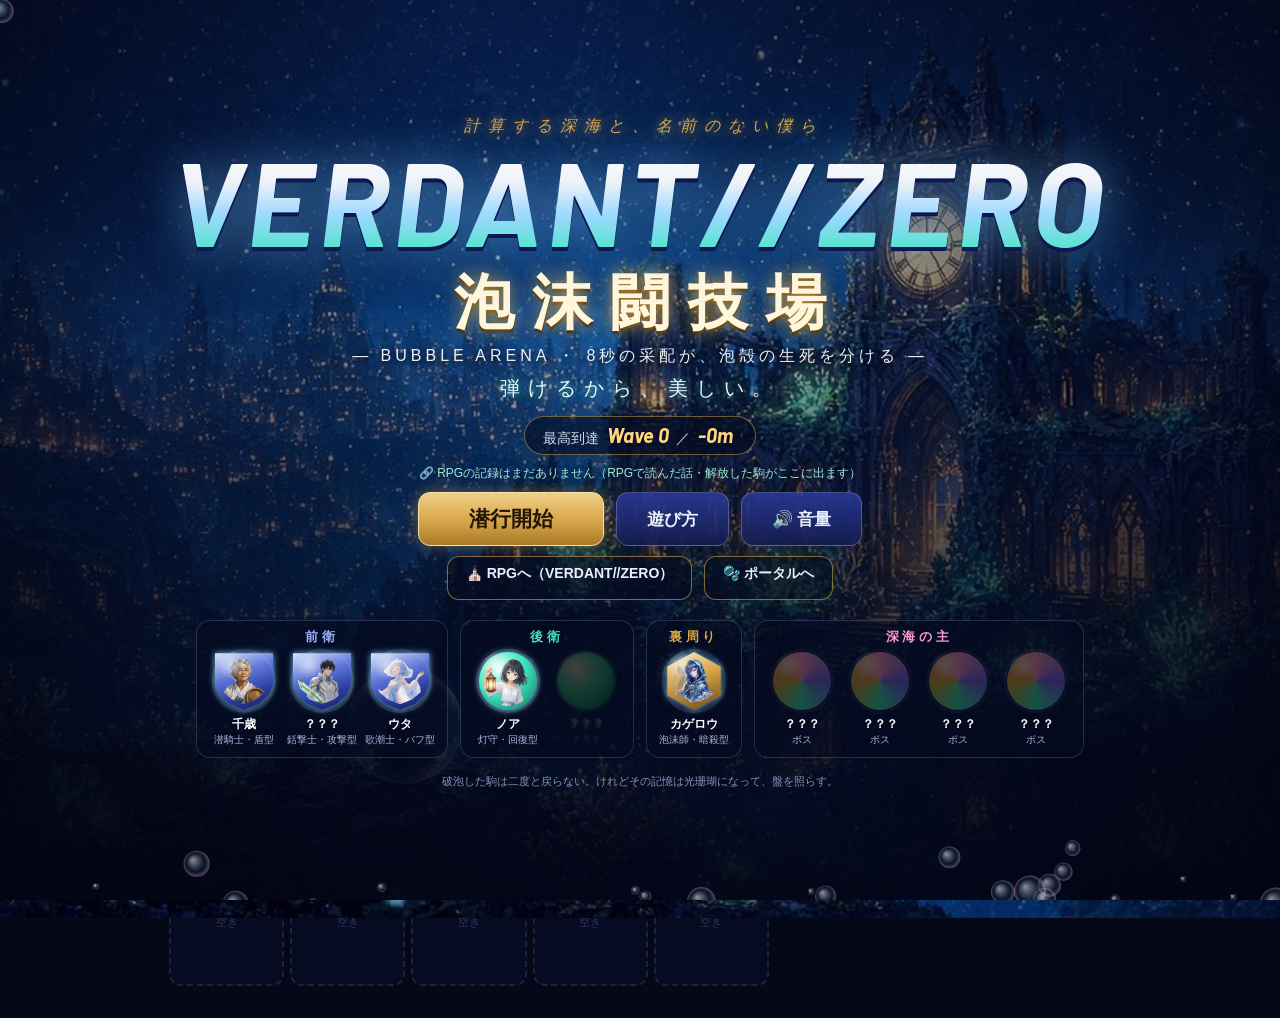
==== commit aff64171: "rpg: act2 build c8e1b119 (ep00-20); arena v17 3be2ecb6" ====
--- a/arena/index.html
+++ b/arena/index.html
@@ -439,7 +439,7 @@
   kagerou:{cost:2, unlockEpisode:5, decoyMax:3, operators:3},
 
  },
- chapters:{act1:[0,12],act2:[13,20],act3:[21,35],finale:[36,36]},
+ chapters:{act1:[0,12],act2:[13,20],act3:[21,35],lastact:[36,36]},
  _end:{ },
 
  masks:{ fakeLine:{episode:12, src:'unlock-texts.json'} },
@@ -462,6 +462,8 @@
 
 const PUBLISHED={ep:12,eps:[0, 1, 2, 3, 4, 5, 6, 7, 8, 9, 10, 11, 12]};
 function publishedEp(){return PUBLISHED.ep;}
+const CHAPTER_PUB={ep:20};
+function chapterEp(){return Math.max(CHAPTER_PUB.ep,PUBLISHED.ep);}
 
 function vzInterp(tbl,x){const ks=Object.keys(tbl).map(Number).sort((a,b)=>a-b);if(x<=ks[0])return tbl[ks[0]];if(x>=ks[ks.length-1])return tbl[ks[ks.length-1]];
  for(let i=0;i<ks.length-1;i++){const a=ks[i],b=ks[i+1];if(x>=a&&x<=b)return tbl[a]+(tbl[b]-tbl[a])*(x-a)/(b-a);}return tbl[ks[0]];}
@@ -1358,12 +1360,12 @@
 function fallbackCopy(t,cb){const ta=document.createElement('textarea');ta.value=t;document.body.appendChild(ta);ta.select();try{document.execCommand('copy');}catch(e){}ta.remove();cb();}
 document.addEventListener('keydown',e=>{if(e.code==='Space'&&G.phase==='plan'&&!modalOpen()){e.preventDefault();startBattle();}});
 function buildTitleLink(){const sh=readShared();const parts=[];
- {const pubE=new Set((PUBLISHED.eps||[]).map(Number));const rd=new Set(sh.readEpisodes.map(x=>parseInt(String(x).replace(/\D/g,''),10)).filter(n=>pubE.has(n)));if(rd.size)parts.push(`RPGで読んだ話 ${rd.size}話`);}
- const CH={act1:'第一幕',act2:'第二幕',act3:'第三幕'};const ch=sh.clearedChapters.filter(c=>CH[c]&&VZ_CONFIG.chapters[c]&&VZ_CONFIG.chapters[c][1]<=publishedEp()).map(c=>CH[c]);
+ {const pubE=new Set(Array.from({length:chapterEp()+1},(_,i)=>i));const rd=new Set(sh.readEpisodes.map(x=>parseInt(String(x).replace(/\D/g,''),10)).filter(n=>pubE.has(n)));if(rd.size)parts.push(`RPGで読んだ話 ${rd.size}話`);}
+ const CH={act1:'第一幕',act2:'第二幕',act3:'第三幕'};const ch=sh.clearedChapters.filter(c=>CH[c]&&VZ_CONFIG.chapters[c]&&VZ_CONFIG.chapters[c][1]<=chapterEp()).map(c=>CH[c]);
  if(ch.length)parts.push('クリアした章 '+ch.join('・'));
  const un=[...new Set(sh.unlockedUnits)].filter(k=>U[k]&&PLAYABLE_ALL.includes(k)&&isUnlocked(k)&&!U[k].sealed).map(k=>U[k].cn);
  if(un.length)parts.push('RPGで解放した駒 '+un.join('・'));
- const perks=[];if(sh.clearedChapters.includes('act1')&&publishedEp()>=VZ_CONFIG.chapters.act1[1])perks.push('泡貨+3');const locked=PLAYABLE_ALL.filter(k=>!isUnlocked(k)).length;
+ const perks=[];if(sh.clearedChapters.includes('act1')&&chapterEp()>=VZ_CONFIG.chapters.act1[1])perks.push('泡貨+3');const locked=PLAYABLE_ALL.filter(k=>!isUnlocked(k)).length;
  $('tLink').innerHTML=(parts.length?'🔗 RPGとの共有：'+parts.join('／'):'🔗 RPGの記録はまだありません（RPGで読んだ話・解放した駒がここに出ます）')+(perks.length?'　→ 特典 <b>'+perks.join('・')+'</b>':'')+(META.arenaWins?`　闘技場勝利数 ${META.arenaWins}`:'')+(locked?`　🔒 未解放の駒 ${locked}`:'');}
 (function buildTitle(){
  const grp=[['front','前衛',['chitose','luka','uta']],['back','後衛',['noa','__sealed']],['flank','裏周り',['kagerou']],['boss','深海の主',['angler','fake','__x1','__x2']]];
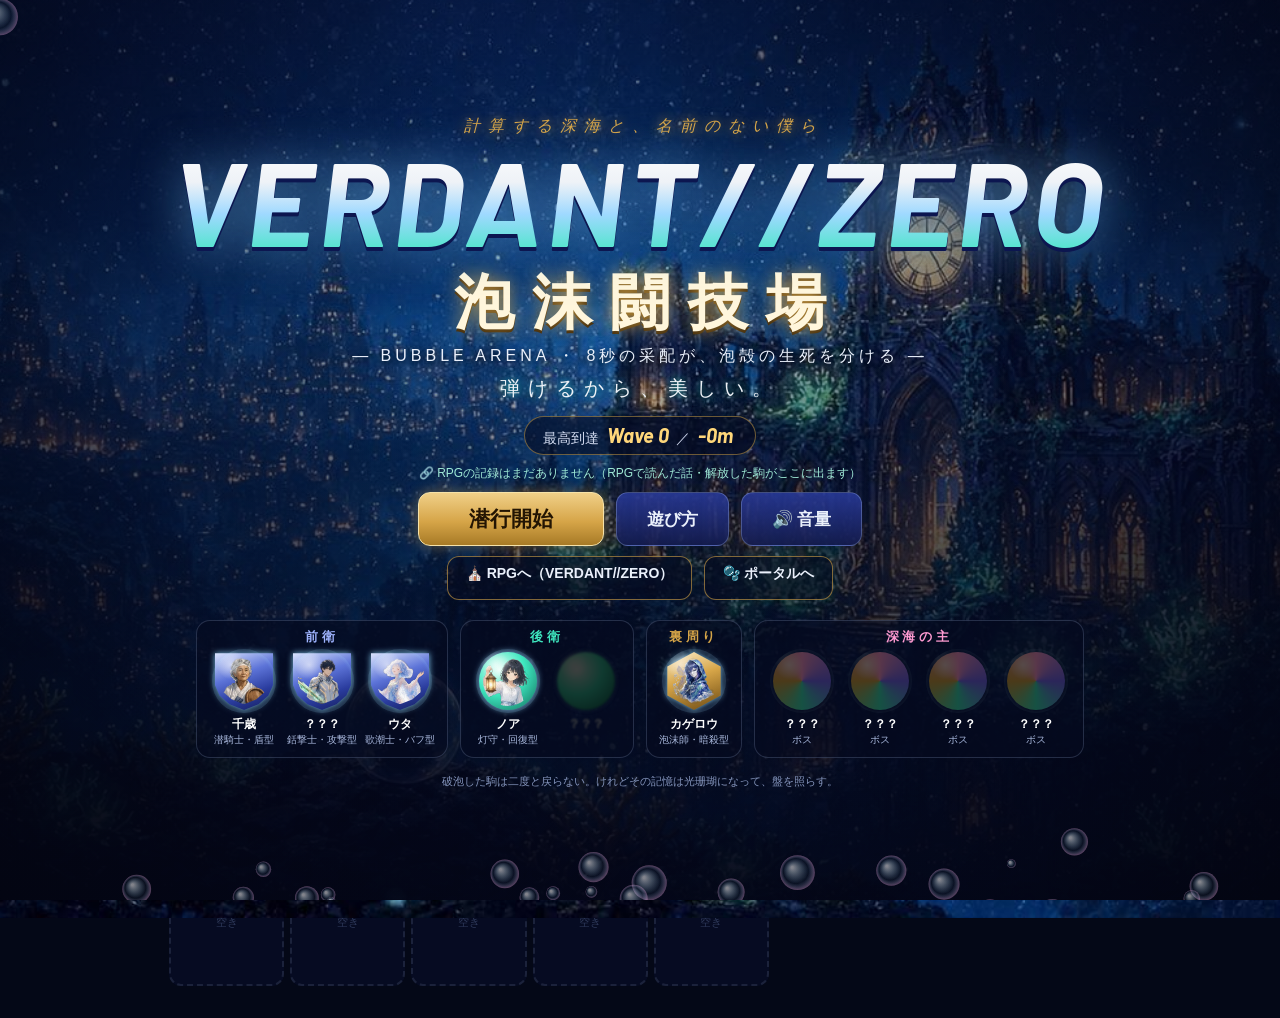
==== commit e5daa50f: "rpg: act3 build 00ba352b (ep00-26); arena v18 17339a08" ====
--- a/arena/index.html
+++ b/arena/index.html
@@ -462,7 +462,7 @@
 
 const PUBLISHED={ep:12,eps:[0, 1, 2, 3, 4, 5, 6, 7, 8, 9, 10, 11, 12]};
 function publishedEp(){return PUBLISHED.ep;}
-const CHAPTER_PUB={ep:20};
+const CHAPTER_PUB={ep:26};
 function chapterEp(){return Math.max(CHAPTER_PUB.ep,PUBLISHED.ep);}
 
 function vzInterp(tbl,x){const ks=Object.keys(tbl).map(Number).sort((a,b)=>a-b);if(x<=ks[0])return tbl[ks[0]];if(x>=ks[ks.length-1])return tbl[ks[ks.length-1]];
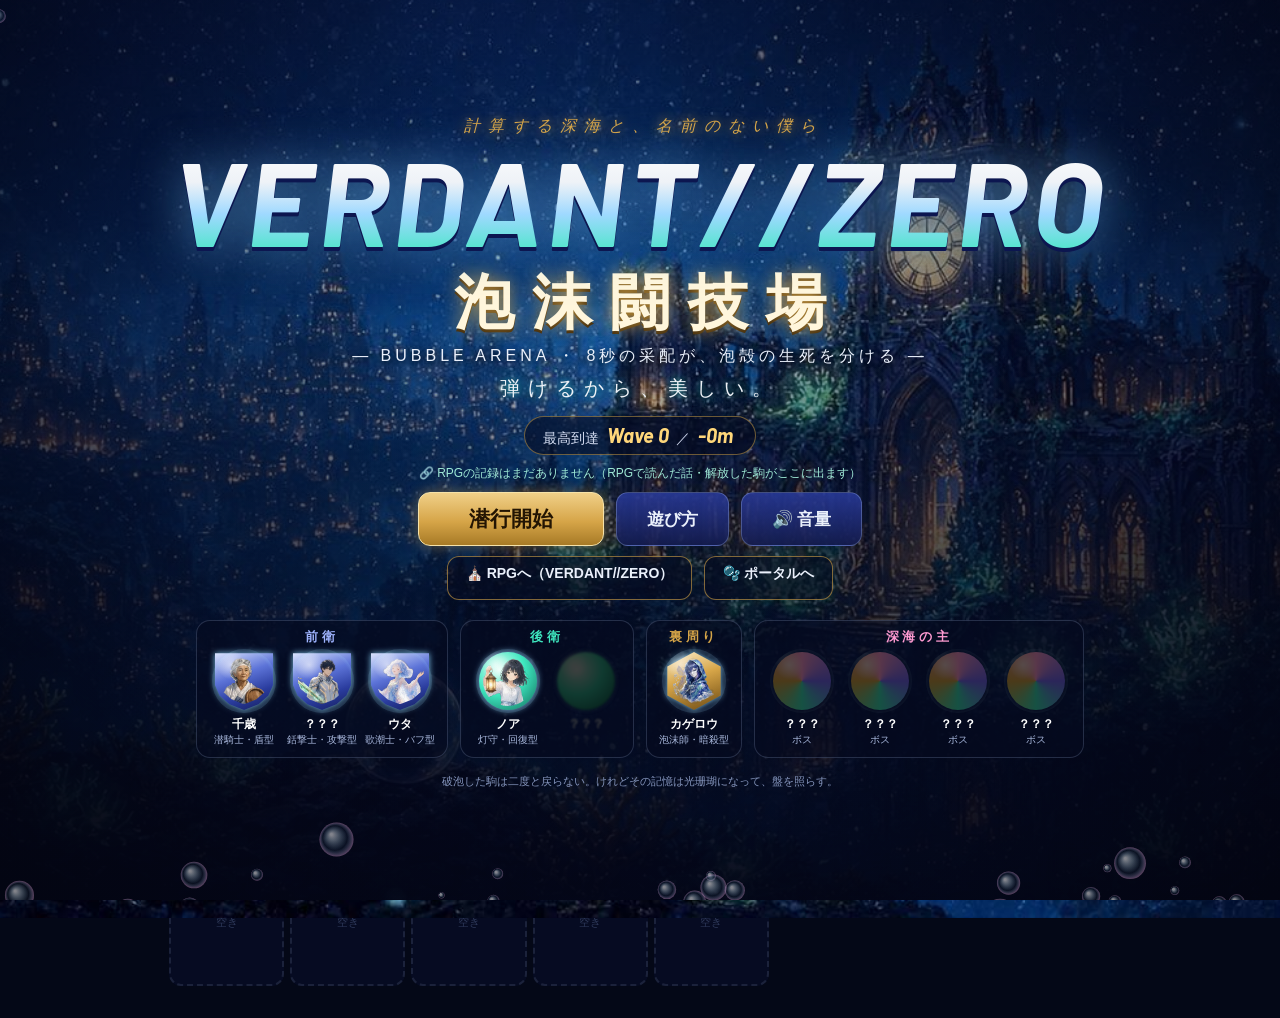
==== commit 2c894d3c: "arena v18.1" ====
--- a/arena/index.html
+++ b/arena/index.html
@@ -480,7 +480,7 @@
 
 const JOBS={
  knight:{name:'潜騎士',icon:'job1',col:'#9fb4ff',th:[2,4],d:['潜騎士に泡殻シールド(最大HP30％)','全味方にシールド15％、潜騎士は50％']},
- harpoon:{name:'銛撃士',icon:'job2',col:'#7fe9ff',th:[2,4,6],d:['銛撃士ATK+15％・銛の貫通ダメージ100％','（防御の式がないため効果なし・要再設計）','3撃ごとに必ずクリティカル']},
+ harpoon:{name:'銛撃士',icon:'job2',col:'#7fe9ff',th:[2,4,6],d:['銛撃士ATK+15％・銛の貫通ダメージ100％','（この段階の効果は調整中）','3撃ごとに必ずクリティカル']},
  lantern:{name:'灯守',icon:'job3',col:'#ffd27a',th:[2,4],d:['回復量+30％','「泡の祈り」：最初の破泡か瀕死で全員HP35％回復＋ATK+25％']},
  sango:{name:'？？？',icon:'job4',col:'#3FE8C0',th:[2,4],d:['範囲ダメージ100％','撃破地点に珊瑚が咲き周囲の味方を8％回復、？？？ATK+20％']},
  shio:{name:'歌潮士',icon:'job5',col:'#9ff0ff',th:[2,4],d:['全味方 攻撃速度+15％','攻撃速度+35％・毎秒HP1％回復']},
@@ -498,7 +498,7 @@
 const U={
  chitose:{name:'潜騎士',cn:'千歳',role:'front',kind:'tank',job:'knight',fac:['ama','tokai'],cost:3,hp:9999,atk:60,armor:0,aspd:1.15,range:1,move:.5,frg:0,noItem:true,fixedLv:99,
   q:'「海はね、深いほど静かで、静かなほど光るんだよ」',fl:'74歳の現役海女・Lv99の潜騎士。現実でも素潜りで20mまで潜る。',desc:'挑発に加え<b>水圧分担</b>の輪：隣接する味方の被ダメージ-20％。',s3:'輪を広げる：水圧分担-35％'},
- luka:{name:'銛撃士',cn:'汐見ルカ',role:'front',kind:'melee',job:'harpoon',fac:['tokai'],cost:1,hp:120,atk:15,armor:0,aspd:.9,range:1,move:.42,frg:10,
+ luka:{name:'銛撃士',cn:'？？？',role:'front',kind:'melee',job:'harpoon',fac:['tokai'],cost:1,hp:120,atk:15,armor:0,aspd:.9,range:1,move:.42,frg:10,
   q:'「数字は嘘をつかない」',fl:'表示名「？？？」。名前の欄が空白の銛撃士。銛はLvに合わせて 金 → 硝子 → 灯会の灰色 に替わる。',desc:'近接。銛が後ろ2マスまで貫通(50％)。HP・ダメージは固定。',s3:'★3：灯会の銛を研ぎ澄ます（ATK+20％）'},
  uta:{name:'歌潮士',cn:'ウタ',role:'front',kind:'buff',job:'shio',fac:['shinmin'],cost:1,hp:5400,atk:300,armor:0,aspd:1.1,range:1,move:.5,frg:15,
   q:'「弾けるから、美しいんだよ」',q2:'「わたしも、いつか弾ける泡だよ」',fl:'クラゲのように透きとおった深民。旧呼称は案内役#07。歌潮士 Lv1。',desc:'<b>潮の歌</b>：隣接する味方の SPD+8％。',s3:'うたかたの歌：範囲2マス'},
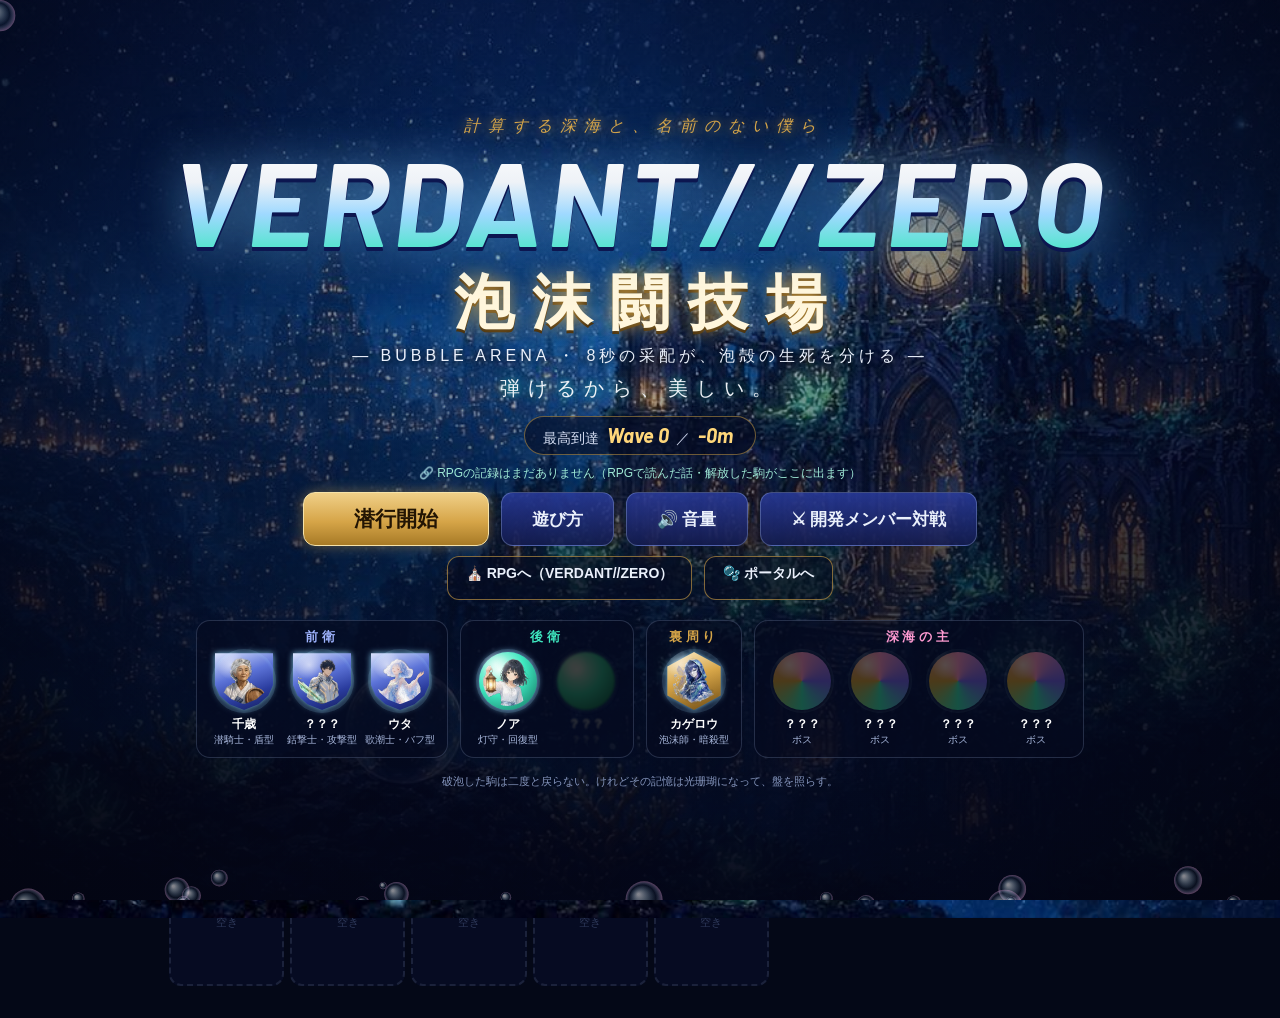
==== commit 084bd4a4: "arena rivals mode" ====
--- a/arena/index.html
+++ b/arena/index.html
@@ -5,7 +5,15 @@
 <link rel="icon" href="data:image/svg+xml,%3Csvg xmlns=%22http://www.w3.org/2000/svg%22 viewBox=%220 0 16 16%22%3E%3Ccircle cx=%228%22 cy=%228%22 r=%226%22 fill=%22%238fd8ff%22/%3E%3C/svg%3E">
 <meta name="viewport" content="width=device-width,initial-scale=1">
 <title>VERDANT//ZERO 泡沫闘技場 ― BUBBLE ARENA ―</title>
-<style id="fontStyle"></style>
+<style id="fontStyle">#rvIntro{position:fixed;inset:0;display:none;align-items:center;justify-content:center;background:rgba(4,10,30,.72);z-index:60}
+#rvIntro.show{display:flex;animation:rvFade 2.4s ease forwards}
+#rvIntro .rvi{text-align:center;animation:rvSlide .6s ease-out}
+#rvIntro .rvp{width:160px;height:160px;border-radius:50%;box-shadow:0 0 30px rgba(120,200,255,.7);object-fit:cover}
+#rvIntro .rvn{font-size:26px;color:#fff;margin-top:10px}#rvIntro .rvl{color:#cfe;max-width:80vw;margin-top:6px}
+.rvph{display:inline-flex;align-items:center;justify-content:center;border-radius:50%;background:radial-gradient(circle at 35% 30%,#bff6ff,#3a6fd8);color:#fff;font-weight:700}
+.rvc{display:flex;gap:8px;align-items:flex-start}.rvc img{width:56px;height:56px;border-radius:50%;object-fit:cover;flex:none}
+@keyframes rvFade{0%{opacity:0}12%{opacity:1}80%{opacity:1}100%{opacity:0}}@keyframes rvSlide{from{transform:translateY(30px);opacity:0}to{transform:none;opacity:1}}
+</style>
 <style>
 :root{--pearl:#eef2f7;--ultra:#2A3C9E;--amber:#D6A548;--jade:#3FE8C0;--bg:#060b22;--panel:rgba(14,22,58,.84);--line:rgba(190,210,255,.18);--txt:#eaf0fb;--mut:#93a3c8;--e:#ff6f9a;--ok:#3FE8C0;--p:#8fd8ff}
 *{box-sizing:border-box}html,body{margin:0;padding:0}
@@ -280,6 +288,18 @@
  <div class="center"><button class="primary" id="btnHowClose" style="font-size:16px;padding:9px 30px">閉じる</button></div>
 </div></div>
 
+<div id="rvIntro"><div class="rvi"><div id="rvIPic"></div><div class="rvn" id="rvIName"></div><div class="rvl" id="rvILine"></div></div></div>
+<div class="modal" id="mRival"><div class="mbox" style="max-width:860px">
+ <h2>⚔ 開発メンバー対戦</h2>
+ <div style="color:var(--mut);font-size:12px">同じ店・同じ乱数で、相手も駒を買って育てる。泡殻30を先に削りきったほうの勝ち。ごほうびは称号だけ。</div>
+ <div id="rvList" style="display:grid;grid-template-columns:repeat(auto-fill,minmax(250px,1fr));gap:8px;margin:10px 0"></div>
+ <div id="rvTitles" style="font-size:12px;color:var(--amber)"></div>
+ <div style="text-align:right"><button id="rvClose">閉じる</button></div>
+</div></div>
+<div class="modal" id="mRvEnd"><div class="mbox center">
+ <h2 id="rvEndH"></h2><p id="rvEndP"></p>
+ <div style="display:flex;gap:10px;justify-content:center;flex-wrap:wrap"><button id="rvEndTitle">タイトルへ</button><button class="primary" id="rvEndList">相手を選ぶ</button></div>
+</div></div>
 <div class="modal" id="mOver"><div class="mbox center">
  <h2>破泡 ― GAME OVER</h2>
  <div style="color:var(--mut)">到達</div>
@@ -326,7 +346,7 @@
  <div class="tcatch">弾けるから、美しい。</div>
  <div class="tbest">最高到達 <b class="num">Wave <span id="tBest">0</span></b> ／ <b class="num" id="tBestD">0m</b></div>
  <div class="tlink" id="tLink"></div>
- <div class="tbtns"><button class="primary" id="tStart">潜行開始</button><button id="tHow">遊び方</button><button id="tVol">🔊 音量</button></div>
+ <div class="tbtns"><button class="primary" id="tStart">潜行開始</button><button id="tHow">遊び方</button><button id="tVol">🔊 音量</button><button id="tRival">⚔ 開発メンバー対戦</button></div>
  <div class="tbtns" style="margin-top:10px"><a class="tl" href="../rpg/">⛪ RPGへ（VERDANT//ZERO）</a><a class="tl" href="../">🫧 ポータルへ</a></div>
  <div class="troster" id="tRoster"></div>
  <div class="tfoot">破泡した駒は二度と戻らない。けれどその記憶は光珊瑚になって、盤を照らす。</div>
@@ -729,19 +749,19 @@
 
 const ODDS={1:[85,15,0],2:[70,27,3],3:[55,35,10],4:[42,40,18],5:[32,40,28],6:[22,40,38]};
 function shopPoolWeights(cost){const w={};for(const k of PLAYABLE_NOW()){const d=U[k];if(d.cost!==cost)continue;w[k]=d.rare?0.45:1;}return w;}
-function rollShop(){const o=ODDS[G.plv].slice();
+function rollShop(){if(G.rival)return rvRollShop();const o=ODDS[G.plv].slice();
  G.shop=[];for(let i=0;i<5;i++){let c=1+(+wpick({0:o[0],1:o[1],2:o[2]}));let w=shopPoolWeights(c);while(!Object.keys(w).length&&c>1){c--;w=shopPoolWeights(c);}G.shop.push(Object.keys(w).length?wpick(w):null);}
  const its=['pearl','shard','tip'];if(sealedOpen()&&R()<0.2)G.shopItem='tag';else G.shopItem=pick(its);}
 function income(win){const E=VZ_CONFIG.economy;let g=win?E.incomeBase+Math.min(E.incomeWinBonusMax,Math.floor(G.wave/3)):E.incomeBase;
  if(win){const a=activeSyn(boardUnits());if(a.salvage)g+=a.salvage===1?2:4;}
  return g;}
-function buyUnit(i){const t=G.shop[i];if(!t)return false;const c=U[t].cost;if(G.gold<c){if(!FAST)toast('泡貨が足りない');return false;}
+function buyUnit(i){const t=G.shop[i];if(!t)return false;if(G.rival&&!(RV.pool[t]>0)){if(!FAST)toast('売り切れ（相手が先に迎えた）');G.shop[i]=null;return false;}const c=U[t].cost;if(G.gold<c){if(!FAST)toast('泡貨が足りない');return false;}
  const u={id:G.nid++,type:t,star:1,lv:Math.max(1,draftLv()),xp:0,item:null,slot:{k:'t'}};G.roster.push(u);
  tryMerge();
  if(u.slot.k==='t'&&G.roster.includes(u)){if(!placeNew(u)){G.roster=G.roster.filter(x=>x!==u);if(!FAST)toast('ベンチが満杯！ 売却して空きを作ろう');return false;}}
- G.gold-=c;G.shop[i]=null;if(!FAST){SFX.buy();logMsg(`🫧 ${unitLabel(t)} を迎えた（泡貨-${c}）`);}return true;}
+ if(G.rival)RV.pool[t]--;G.gold-=c;G.shop[i]=null;if(!FAST){SFX.buy();logMsg(`🫧 ${unitLabel(t)} を迎えた（泡貨-${c}）`);}return true;}
 function sellUnit(u){if(G.roster.length<=1){SFX.cancel();toast('最後の1体は手放せない');return;}
- const v=U[u.type].cost*Math.pow(3,u.star-1);G.gold+=v;if(u.item)stashItem(u.item);G.roster=G.roster.filter(x=>x!==u);if(!FAST){toast(`${uname(u)} を見送った（泡貨+${v}）`);SFX.place();}}
+ const v=U[u.type].cost*Math.pow(3,u.star-1);G.gold+=v;if(G.rival)RV.pool[u.type]+=Math.pow(3,u.star-1);if(u.item)stashItem(u.item);G.roster=G.roster.filter(x=>x!==u);if(!FAST){toast(`${uname(u)} を見送った（泡貨+${v}）`);SFX.place();}}
 function buyItem(){const it=G.shopItem;if(!it)return;const c=ITEMS[it].cost;if(G.gold<c){toast('泡貨が足りない');return;}if(G.stash.length>=MAX_STASH){toast('アイテム庫が満杯');return;}
  G.gold-=c;G.stash.push(it);G.shopItem=null;SFX.buy();}
 function equip(u,idx){const it=G.stash[idx];if(it===undefined)return false;if(U[u.type].noItem){toast('千歳は電子装備を持たない（海女）');return false;}
@@ -799,6 +819,7 @@
   if(e.type==='angler'){const A=VZ_CONFIG.enemies.angler;e.lights=A.lights;e.eatT=A.eatEvery;e.weakT=0;e.pullT=4;}
   if(e.type==='fake'){e.lastBeat=-1;e.harpoon=VZ_CONFIG.luka.harpoon[1];e.fakeBeat=0;}
   B.ents.push(e);}}
+ if(G.rival)rvBuildEnts();
 }
 
 const OCC=new Array(36).fill(null);
@@ -855,7 +876,7 @@
  if(t.kind==='assassin'&&(t.team==='p'?t.y<3:t.y>=3))d*=1.4;
  d*=frgOn(t)?VZ_CONFIG.combat.frgMul(t.frg):1;
  if(t.type==='angler'&&t.weakT>0)d*=VZ_CONFIG.enemies.angler.weakMul;
- if(t.team==='p')for(const c of B.ents)if(c!==t&&c.alive&&c.team==='p'&&(VZ_CONFIG.pieces[c.type]||{}).guard&&cheb(c.x,c.y,t.x,t.y)<=1){d*=c.awake?0.65:0.8;break;}
+ if(t.team==='p'||B.rv)for(const c of B.ents)if(c!==t&&c.alive&&c.team===t.team&&(VZ_CONFIG.pieces[c.type]||{}).guard&&cheb(c.x,c.y,t.x,t.y)<=1){d*=c.awake?0.65:0.8;break;}
  }
  d=Math.round(capd(d));let shown=d;
  if(t.shield>0){const a=Math.min(t.shield,d);t.shield-=a;d-=a;}
@@ -863,7 +884,7 @@
  if(src.lifesteal&&src.alive)src.hp=Math.min(src.maxhp,src.hp+shown*src.lifesteal);
  if(!FAST){const col=o.crit?'#D6A548':(t.team==='p'?'#ffb3c8':'#ffffff');fxFloat(t.x+(VR()-0.5)*0.3,t.y-0.25,fmt(Math.max(1,shown)),col,o.crit?21:15,o.crit,true,o.crit?'crit':o.fixed?'fixed':t.team==='p'?'hurt':'dmg');}
  if(o.crit)SFX.crit();else SFX.hit();
- if(t.kind==='tank'&&t.awake&&t.team==='p'&&src.alive&&src.range===1&&src!==t){src.hp-=shown*0.3;src.flash=0.1;if(src.hp<=0)onDeath(src,t);}
+ if(t.kind==='tank'&&t.awake&&(t.team==='p'||B.rv)&&src.alive&&src.range===1&&src!==t){src.hp-=shown*0.3;src.flash=0.1;if(src.hp<=0)onDeath(src,t);}
  if(t.hp<=0)onDeath(t,src);return shown;}
 function reviveAt(t,frac,txt,col){t.hp=t.maxhp*frac;t.flash=0.3;fxFloat(t.x,t.y-0.55,txt,col||'#ffe2a0',14,true);fxRing(t.px,t.py,0.1,1.2,0.6,col||'#ffe2a0');for(let i=0;i<14;i++)fxPart(t.px,t.py,'#ffffff',true);}
 
@@ -871,7 +892,7 @@
 const CITIES_REAL= ['湊（大阪）','ジウ（ソウル）','トゥンデ（ラゴス）'] ;
 const CITIES_ANON=['操作者その一','操作者その二','操作者その三'];
 const cityName=i=>{const real=CITIES_REAL.length&&(publishedEp()>=CITIES_EP||readShared().readEpisodes.includes(CITIES_EP));return (real?CITIES_REAL:CITIES_ANON)[i%3];};
-function onDeath(t,src){if(!t.alive)return;
+function onDeath(t,src){if(!t.alive)return;if(B.rv)return rvOnDeath(t,src);
  if(t.team==='p'){
   if((VZ_CONFIG.pieces[t.type]||{}).operators&&t.revives>0){t.revives--;const c=cityName(t.cityI=(t.cityI||0)+1);reviveAt(t,0.4,'交代：'+c,'#f39bc0');return;}
   if(B.sharedRevive&&t.fac.includes('shared')&&!t.isDecoy){B.sharedRevive=false;reviveAt(t,0.5,'別の都市の操作者に交代','#f39bc0');return;}
@@ -949,7 +970,7 @@
    if(pref){e.lunge=1;const dx=pref.x-e.x,dy=pref.y-e.y,l=Math.hypot(dx,dy)||1;e.lx=dx/l;e.ly=dy/l;hit(e,pref,F.fixed,{fixed:true});
     FX.slashes.push({kind:'spear',sx:e.px,sy:e.py,tx:pref.px,ty:pref.py,t:0,dur:0.2,col:e.harpoon.col});}}}}}
 function checkEnd(){let p=0,en=0;for(const e of B.ents)if(e.alive){if(e.team==='p')p++;else en++;}
- if(en===0)return'win';if(p===0)return'lose';if(B.t>=BATTLE_LIMIT)return'timeout';return null;}
+ if(en===0)return'win';if(p===0)return'lose';if(B.rv&&B.t>=RV_LIMIT)return rvJudge();if(B.t>=BATTLE_LIMIT)return'timeout';return null;}
 function simStep(dt){
  B.t+=dt;buildOcc();computeBuffs();
  let lowP=false;
@@ -966,6 +987,7 @@
   if(e.releap>0){e.releap-=dt;if(e.releap<=0)doLeap(e);continue;}
   act(e);}
  if(lowP&&B.prayer&&B.prayer.left>0&&!B.prayer.lowUsed){B.prayer.lowUsed=true;tryPrayer();}
+ if(B.rv)rvLowCheck();
  for(const p of B.projs){p.t+=dt;if(p.tgt.alive){p.tx=p.tgt.x;p.ty=p.tgt.y;}
   if(p.t>=p.dur&&!p.done){p.done=true;
    if(p.kind==='fire'||p.kind==='whale'){const ix=p.tx,iy=p.ty;const big=p.kind==='whale';
@@ -1157,7 +1179,7 @@
  document.body.className=(document.body.classList.contains('titling')?'titling ':'')+'act'+L.act;}
 const pendingUnlock=[];
 function queueUnlock(src){}
-function newGame(ng){
+function newGame(ng){G.rival=null;
  const reef0=ng?G.coralPts:(META.ngCoral||0);
  Object.assign(G,{phase:'shop',wave:1,lives:3,plv:1,pxp:0,gold:0,retry:0,roster:[],stash:[],nid:1,waveDef:null,sel:null,selItem:null,banner:null,lastTpl:null,stats:{kills:0,lost:0,merges:0},
   reef:new Array(36).fill(0),coralCol:new Array(36).fill(0),coralPts:reef0,clearedRun:false,ng:ng?G.ng+1:G.ng,firstShop:true});
@@ -1166,7 +1188,7 @@
  G.roster.push({id:G.nid++,type:'luka',star:1,lv:1,xp:0,item:null,slot:{k:'b',x:2,y:3}});
  if(!FAST){$('logBody').innerHTML='';logMsg('🫧 潜行開始。名札は【？？？】のまま、金の銛を握った。'+(bonus?`（RPGの記録ボーナス 泡貨+${bonus}）`:'')+(G.coralPts?`（光珊瑚 ${G.coralPts}pt を引き継いだ）`:''));}
  G.waveDef=genWave(1);applyLayer();openShop(true);}
-function openShop(win){
+function openShop(win){if(G.rival)return rvOpenShop(win);
  G.phase='shop';G.sel=null;G.selItem=null;let decay=0;
  if(!G.firstShop){if(G.gold>0){const g0=Math.floor(G.gold);G.gold=G.gold*(1-VZ_CONFIG.economy.decayPerNight);decay=g0-Math.floor(G.gold);}  G.gold+=income(win);if(!win&&G.retry)G.gold+=2;}
  G.firstShop=false;G.lastDecay=decay;
@@ -1176,17 +1198,17 @@
 function startPlanning(){
  G.phase='plan';G.planT=PLAN_TIME;G.sel=null;if(!G.waveDef)G.waveDef=genWave(G.wave);
  buildEnts();if(FAST)return;applyLayer();renderBench();renderHint();renderSyn();updateHUD();
- const d=depthOf(G.wave);G.banner={txt:`WAVE ${G.wave}`,sub:`深度 -${fmt(d)}m　${G.waveDef.name}`,t:0,dur:1.5,col:'#ffffff'};
+ const d=depthOf(G.wave);if(G.rival){G.banner={txt:`ROUND ${G.wave}`,sub:G.waveDef.name,t:0,dur:1.5,col:'#ffffff'};if(!tutorialDone())showGuide();return;}G.banner={txt:`WAVE ${G.wave}`,sub:`深度 -${fmt(d)}m　${G.waveDef.name}`,t:0,dur:1.5,col:'#ffffff'};
  if(G.waveDef.boss){SFX.boss();const bt=G.waveDef.boss;cutin(ART[layerOf(G.wave).bg],ART[U[bt].art],U[bt].name,bt==='fake'?maskText('fakeLine',U[bt].q):U[bt].q);}
  if(!tutorialDone())showGuide();
 }
 function startBattle(){
- if(G.phase!=='plan')return;
+ if(G.phase!=='plan')return;if(G.rival)rvBeforeBattle();
  if(boardUnits().length===0){for(const u of benchUnits()){if(boardUnits().length>=deployLimit())break;const c=autoCell(u.type);if(c)u.slot={k:'b',x:c.x,y:c.y};}}
  G.phase='battle';G.sel=null;G.selItem=null;dragEnd();buildEnts();acc=0;
  if(FAST)return;G.banner={txt:'DIVE!',t:0,dur:0.9,col:'#D6A548'};SFX.start();renderBench();updateHUD();
 }
-function endBattle(res){
+function endBattle(res){if(G.rival)return rvEndBattle(res);
  const win=res==='win';G.lastWin=win;const w=G.wave;
  const alive=new Map();for(const e of B.ents)if(e.team==='p'&&e.alive&&e.rid)alive.set(e.rid,e);
  const poppedIds=new Set(B.ents.filter(e=>e.team==='p'&&!e.alive&&e.rid&&!B.savedIds.has(e.rid)).map(e=>e.rid));
@@ -1220,7 +1242,7 @@
   if(!FAST&&popped.length)logMsg(`🫧 破泡：${popped.map(uname).join('・')}（負けた回なので駒は戻った）`);
   G.banner={txt:res==='timeout'?'時間切れ…':'破泡…',sub:`泡殻 -1　残り${G.lives}`+(popped.length?`　破泡：${popped.map(u=>U[u.type].cn).join('・')}（駒は戻る）`:'')+'　次は敵が少し弱まる',t:0,dur:2.4,col:'#ff6f9a'};G.shake=10;}
  G.phase='result';G.resultT=2.5;if(!FAST){renderBench();updateHUD();renderSyn();}}
-function afterResult(){
+function afterResult(){if(G.rival)return rvAfterResult();
  if(pendingUnlock.length){doUnlock(pendingUnlock.shift());return;}
  if(G.pendingEnd){G.pendingEnd=false;if(FAST){return;}showActClear();return;}
  if(G.lives<=0||G.roster.length===0){gameOver();return;}
@@ -1327,10 +1349,11 @@
 document.addEventListener('pointerdown',onDown,{passive:false});document.addEventListener('pointermove',onMove);document.addEventListener('pointerup',onUp);document.addEventListener('pointercancel',()=>dragEnd());
 
 $('btnHow').onclick=()=>showModal('mHow');$('btnHowClose').onclick=()=>hideModal('mHow');$('tHow').onclick=()=>showModal('mHow');
-function showTitle(){G.phase='title';setMaintenance(false);['mShop','mOver','mEnd','mGuide'].forEach(hideModal);$('tBest').textContent=META.bestWave;$('tBestD').textContent='-'+fmt(META.bestDepth)+'m';buildTitleLink();$('title').classList.add('show');document.body.classList.add('titling');updateHUD();}
+function showTitle(){G.phase='title';G.rival=null;setMaintenance(false);['mShop','mOver','mEnd','mGuide','mRival','mRvEnd'].forEach(hideModal);$('tBest').textContent=META.bestWave;$('tBestD').textContent='-'+fmt(META.bestDepth)+'m';buildTitleLink();$('title').classList.add('show');document.body.classList.add('titling');updateHUD();}
 $('tStart').onclick=()=>{$('title').classList.remove('show');document.body.classList.remove('titling');SFX.start();
  requestAnimationFrame(()=>setTimeout(()=>newGame(false),0));};
 $('btnToTitle').onclick=()=>showTitle();
+$('tRival').onclick=()=>rvShowList();$('rvClose').onclick=()=>hideModal('mRival');$('rvEndTitle').onclick=()=>showTitle();$('rvEndList').onclick=()=>{hideModal('mRvEnd');showTitle();rvShowList();};
 $('hTitle').onclick=()=>{if(['plan','shop','over'].includes(G.phase)){if(G.phase==='over'||confirm('タイトルに戻りますか？（現在の潜行は失われます）'))showTitle();}};
 $('btnSpeed').onclick=()=>{G.speed=G.speed===1?2:G.speed===2?3:1;$('btnSpeed').textContent='速度 ×'+G.speed;};
 
@@ -1400,6 +1423,165 @@
   else if(G.phase==='result')tl.innerHTML='リザルト';else tl.innerHTML='待機中';updateHUD();}
  requestAnimationFrame(loop);}
 
+
+
+const RIVALS=[{id:'mouse',nm:'マウス',t:1,c:'はじめての人の目で、見た目と気分で選ぶ',l:'ここ、初めての人なら迷いますね。……私も迷いました',h:'前衛を2体置けば勝てる',p:{"noise":3,"place":"order","rollMax":0,"needTank":2,"needHeal":0,"noSell":true,"levelCurve":[0],"peekMoveOne":true}},{id:'alice',nm:'アリス',t:1,c:'好きな色の駒で盤面を絵にする',l:'きれいな盤面にしたいの',h:'職ボーナスが出ていないので、2体そろえるだけで上回れる',p:{"colorLock":["uta","kagerou","luka"],"place":"symmetric","rollMax":0,"needTank":0,"needHeal":0,"noise":1,"levelCurve":[0,1,1,1,1,2,2,2,3]}},{id:'lux',nm:'ルクス',t:2,c:'左右対称の美しい配置にこだわる',l:'余白まで、配置のうち。',l2:'……その一手、構図が崩れる',h:'対称なので片側に寄せた攻めで崩れる',p:{"w":{"chitose":2,"luka":1.5},"place":"symmetric","rollMax":1,"noise":5,"levelCurve":[0,1,1,1,2,2,2,3,3,3,4]}},{id:'sona',nm:'ソナ',t:2,c:'リズム重視。歌で攻撃の速さを刻む',l:'拍、そろえていくよ。泡がはじけるのは、そのあと',h:'前衛が薄い。硬い前衛で受け止めれば速さが空回りする',p:{"w":{"uta":4},"needTank":1,"rollMax":0,"noise":2.5,"levelCurve":[0,1,1,1,2,2,2,3,3,3,4],"rollEvery":4}},{id:'kanata',nm:'カナタ',t:2,c:'見せ場狙い。終盤に大逆転を作る',l:'タメて、タメて――ここで弾ける。',h:'序盤に泡殻を大きく削れば、見せ場の前に終わる',p:{"spike":7,"spikeSave":23,"rollMax":6,"noise":3.5,"levelCurve":[0,1,1,1,1,1,1,4,4,5,5,5,6]}},{id:'feathe',nm:'フェザリオ',t:3,c:'物語の筋どおり、主役の駒を最後まで育てる',l:'最後の一行まで、この子を立たせておく',h:'主役1体に頼る。後ろへの攻めで主役を先に落とす',p:{"carry":"luka","carryBonus":6,"rollMax":1,"noise":4.5,"levelCurve":[0,1,1,1,1,2,2,2,3,3,3,4]}},{id:'shiori',nm:'シオリ',t:3,c:'表と記録を守る。決めた型を崩さない',l:'決まった数字は、守ります',h:'型が読めるので、早めに対策を組める',p:{"w":{"chitose":3,"noa":3,"luka":2},"rollMax":1,"noise":6.5,"levelCurve":[0,1,1,1,1,2,2,2,3,3,3,4]}},{id:'tetra',nm:'テトラ',t:3,c:'確認魔。こちらの弱点を必ず突く対策型',l:'その形、さっき確認しました',h:'前のラウンドと型を変えると、対策が1手遅れる',p:{"counterPrev":true,"modes":{"antiAssassin":{"chitose":3,"noa":-1},"antiTank":{"kagerou":3,"luka":1},"antiCarry":{"chitose":2,"kagerou":2}},"rollMax":1,"noise":4,"levelCurve":[0,1,1,1,1,2,2,2,3,3,3,4]}},{id:'choco',nm:'チョコ',t:3,c:'作者の遊び心。毎回ちがう変則構成',l:'今日はこれで遊ぼう',h:'変則構成は偏る。偏りの逆を突く',p:{"gimmick":[["kagerou","uta","chitose"],["luka","uta","chitose"],["kagerou","noa","luka","chitose"]],"rollMax":4,"noise":0,"levelCurve":[0,1,1,2,2,3,3,3,4,4,4,5],"minScore":0}},{id:'signa',nm:'シグナ',t:4,c:'管理と段取り。泡貨と時間の配分が上手い',l:'段取りどおりに進めましょう',h:'序盤に1回勝つと計画がずれる',p:{"panic":true,"rollMax":3,"rollKeep":2,"noise":4,"levelCurve":[0,1,1,2,3,3,4,4,4,5,5,5,6]}},{id:'cloud',nm:'クラウド',t:4,c:'構造で考える。位置と相性の詰め',l:'形には、理由がある',h:'配置の読みは前のラウンド基準。直前で配置を変えると外れる',p:{"place":"read","rollMax":3,"noise":4.75,"levelCurve":[0,1,1,2,3,3,4,4,4,5,5,5,6],"rollKeep":2}},{id:'towa',nm:'トワ',t:5,c:'監督。全員の型を知り、そのつど最適の型を選ぶ',l:'全員の戦い方は、見てきました',h:'切り替えは1回だけ。切り替えた後の型を見てから対策を組む',p:{"place":"read","switchOnce":6,"modes":{"antiAssassin":{"chitose":3,"noa":-1},"antiTank":{"kagerou":3,"luka":1},"antiCarry":{"chitose":2,"kagerou":2}},"panic":true,"rollMax":4,"noise":0,"levelCurve":[0,1,1,2,3,3,4,4,4,5,5,5,6],"contest":2,"tripleBonus":8,"rollKeep":1}},{id:'zex',nm:'ゼクス',t:6,c:'最適化の鬼。強い型に早く寄せ、取りこぼさない',l:'最適解で行く。崩せるなら、崩してみて',h:'型を早く決めて変えない。狙いの駒を先に取ると完成が遅れる',p:{"panic":true,"rollMax":3,"rollKeep":2,"noise":0,"place":"optimal","contest":1,"tripleBonus":6,"levelCurve":[0,1,1,2,3,3,4,4,4,5,5,5,6]}}];
+const RV_DEF={pairBonus:2,tripleBonus:6,synBonus:1.5,needTank:4,needHeal:3,minScore:1.6,rollMax:2,save:0,noise:0,place:'engine',levelCurve:[0,1,1,2,2,3,3,3,4,4,4,5,5,5,5,6]};
+const RV_MODES={antiAssassin:{chitose:3,noa:-1},antiTank:{kagerou:3,luka:1},antiCarry:{chitose:2,kagerou:2}};
+const RV_RULES={hp:30,maxRounds:30,pool:{1:15,2:12,3:9},lossBase:1};
+const RV_LIMIT=30;
+const RV_ART={"mouse": "[data-uri]", "alice": "[data-uri]", "lux": "[data-uri]", "sona": "[data-uri]", "kanata": "[data-uri]", "feathe": "[data-uri]", "shiori": "[data-uri]", "tetra": "[data-uri]", "choco": "[data-uri]", "signa": "[data-uri]", "cloud": "[data-uri]", "towa": "[data-uri]", "zex": "[data-uri]"};
+function rvPic(r,sz,lock){if(!lock&&RV_ART[r.id])return `<img src="${RV_ART[r.id]}" alt="${r.nm}" style="width:${sz}px;height:${sz}px;border-radius:50%;object-fit:cover;flex:none">`;return `<span class="rvph" style="width:${sz}px;height:${sz}px;font-size:${sz*0.45}px;flex:none">${lock?'？':r.nm[0]}</span>`;}
+function rvIntro(d){const el=$('rvIntro');$('rvIPic').innerHTML=rvPic(d,160).replace('<img ','<img class="rvp" ');$('rvIName').textContent=`${d.nm}　${rvStars(d.t)}`;$('rvILine').textContent=`「${d.l}」`;el.classList.remove('show');void el.offsetWidth;el.classList.add('show');el.onclick=()=>el.classList.remove('show');clearTimeout(rvIntro._t);rvIntro._t=setTimeout(()=>el.classList.remove('show'),2400);playSE('se_ui_confirm',0.8);}
+let RV=null;
+function rvRng(seed){let s=seed>>>0;return()=>{s|=0;s=s+0x6D2B79F5|0;let t=Math.imul(s^s>>>15,1|s);t=t+Math.imul(t^t>>>7,61|t)^t;return((t^t>>>14)>>>0)/4294967296;};}
+function rvPick(r,w){let s=0;for(const k in w)s+=w[k];if(s<=0)return null;let x=r()*s;for(const k in w){x-=w[k];if(x<=0)return k;}return Object.keys(w)[0];}
+const rvDef=id=>RIVALS.find(r=>r.id===id);
+const rvPow=u=>({1:1,2:1.8,3:3.2})[u.star]*(1+0.15*(u.lv-1))*(U[u.type].cost+1);
+function rvMeta(){META.rv=META.rv||{};return META.rv;}
+function rvZexOpen(){const m=rvMeta();return RIVALS.filter(r=>r.t>=4&&r.id!=='zex'&&m[r.id]&&m[r.id].w>0).length>=3;}
+
+function rvShopFor(side,plv){const r=rvRng((RV.seed*2654435761)^(G.wave*7919)^(side.rolls*104729));side.rolls++;const o=ODDS[plv],out=[];
+ for(let i=0;i<5;i++){let c=1+(+rvPick(r,{0:o[0],1:o[1],2:o[2]}));let w;
+  while(c>=1){w={};for(const k of PLAYABLE_NOW())if(U[k].cost===c&&RV.pool[k]>0)w[k]=RV.pool[k]*(U[k].rare?0.45:1);if(Object.keys(w).length)break;c--;}
+  out.push(c>=1?rvPick(r,w):null);}
+ return out;}
+function rvRollShop(){G.shop=rvShopFor(RV.ps,G.plv);G.shopItem=null;}
+function rvStart(id,seed){const d=rvDef(id);if(!d)return;
+ RV={id,d,seed:(seed==null?((Date.now()^(VR()*4294967296))>>>0):seed)>>>0,pool:{},ps:{rolls:0},round:0,pHp:RV_RULES.hp,aHp:RV_RULES.hp,pPrev:[],log:[]};
+ for(const k of PLAYABLE_NOW())RV.pool[k]=RV_RULES.pool[U[k].cost]||9;
+ RV.air=rvRng(RV.seed^0x9e3779b9);
+ RV.ai={gold:VZ_CONFIG.economy.startGold,plv:1,pxp:0,roster:[{type:'luka',star:1,lv:1}],shop:[],board:[],prevBoard:[],streakL:0,lastWin:false,switched:false,mode:null,mem:{},rolls:0,p:Object.assign({},RV_DEF,d.p)};
+ RV.pool.luka--;
+ Object.assign(G,{phase:'shop',wave:1,lives:3,plv:1,pxp:0,gold:VZ_CONFIG.economy.startGold,retry:0,roster:[],stash:[],nid:1,waveDef:null,sel:null,selItem:null,banner:null,lastTpl:null,stats:{kills:0,lost:0,merges:0},
+  reef:new Array(36).fill(0),coralCol:new Array(36).fill(0),coralPts:0,clearedRun:false,firstShop:true,rival:RV});
+ G.roster.push({id:G.nid++,type:'luka',star:1,lv:1,xp:0,item:null,slot:{k:'b',x:2,y:3}});RV.pool.luka--;
+ if(!FAST){rvIntro(d);$('logBody').innerHTML='';logMsg(`⚔ ${d.nm}（${rvStars(d.t)}）との対戦。「${d.l}」`);}
+ rvOpenShop(true);}
+const rvStars=t=>t>=6?'★★★★★+':'★'.repeat(t);
+function rvWaveDef(){const d=RV.d;return{w:G.wave,tpl:'rival',name:`${d.nm} 戦　泡殻 ${RV.pHp} 対 ${RV.aHp}`,hint:`${d.c}。ヒント：${d.h}`,list:[],boss:null};}
+function rvIncome(win,units,round){const E=VZ_CONFIG.economy;let g=E.incomeBase+(win?Math.min(E.incomeWinBonusMax,Math.floor(round/3)):0);if(win){const a=activeSyn(units);if(a.salvage)g+=a.salvage===1?2:4;}return g;}
+function rvOpenShop(win){G.phase='shop';G.sel=null;G.selItem=null;RV.round=G.wave;RV.ps.rolls=0;RV.ai.rolls=0;
+ if(!G.firstShop){const g0=Math.floor(G.gold);G.gold=G.gold*(1-VZ_CONFIG.economy.decayPerNight);G.lastDecay=g0-Math.floor(G.gold);G.gold+=rvIncome(win,boardUnits(),G.wave);
+  G.pxp+=2;while(G.plv<6&&G.pxp>=pxpNeed(G.plv)){G.pxp-=pxpNeed(G.plv);G.plv++;}
+  const a=RV.ai;a.gold=a.gold*(1-VZ_CONFIG.economy.decayPerNight)+rvIncome(a.lastWin,rvUnits(a.prevBoard),G.wave);a.pxp+=2;rvLvl(a);}
+ else G.lastDecay=0;
+ G.firstShop=false;const dl=draftLv();for(const u of G.roster)u.lv=Math.max(u.lv,dl);for(const u of RV.ai.roster)u.lv=Math.max(u.lv,dl);
+ G.waveDef=rvWaveDef();rvRollShop();
+ if(FAST)return;setMaintenance(true);applyLayer();buildEnts();renderHint();renderShop();rvShopNext();showModal('mShop');}
+function rvShopNext(){const a=RV.ai;$('shopBiome').textContent=`⚔ ${RV.d.nm} 戦 ― ラウンド ${G.wave}`;$('shopNext').innerHTML=`<b style="color:var(--amber)">泡殻 ${RV.pHp} 対 ${RV.aHp}</b>　相手：潜行者Lv${a.plv}・${a.roster.length}体　${a.prevBoard.map(u=>tok(u.type,'e',22,u.star)).join(' ')}<br><span style="color:var(--mut)">${G.waveDef.hint}</span>`;}
+const rvUnits=b=>b.map(u=>({type:u.type,item:null}));
+function rvLvl(a){while(a.plv<6&&a.pxp>=pxpNeed(a.plv)){a.pxp-=pxpNeed(a.plv);a.plv++;}}
+const rvLim=a=>Math.min(VZ_CONFIG.progress.deployMax,2+a.plv);
+const rvCap=a=>rvLim(a)+MAX_BENCH;
+function rvMerge(a){for(let g=0;g<6;g++){const grp={};for(const u of a.roster)if(u.star<3)(grp[u.type+'|'+u.star]=grp[u.type+'|'+u.star]||[]).push(u);
+ let did=false;for(const k in grp){const x=grp[k];if(x.length<3)continue;const tri=x.slice(0,3);tri[0].star++;tri[0].lv=Math.max(...tri.map(u=>u.lv));a.roster=a.roster.filter(u=>u===tri[0]||!tri.includes(u));did=true;break;}if(!did)break;}}
+function rvBuy(a,i){const t=a.shop[i];if(!t||!(RV.pool[t]>0)){a.shop[i]=null;return false;}const c=U[t].cost;if(a.gold<c)return false;
+ if(a.roster.length>=rvCap(a)&&a.roster.filter(u=>u.type===t&&u.star===1).length<2)return false;
+ a.roster.push({type:t,star:1,lv:draftLv()});RV.pool[t]--;a.gold-=c;a.shop[i]=null;rvMerge(a);return true;}
+function rvSell(a,u){if(a.roster.length<=1)return;a.gold+=U[u.type].cost*Math.pow(3,u.star-1);RV.pool[u.type]+=Math.pow(3,u.star-1);a.roster=a.roster.filter(x=>x!==u);}
+function rvBuyXp(a){const E=VZ_CONFIG.economy;if(a.gold<E.buyXp||a.plv>=6)return false;a.gold-=E.buyXp;a.pxp+=E.xpPerBuy;rvLvl(a);return true;}
+function rvOpp(){return{roster:G.roster.map(u=>({type:u.type,star:u.star,lv:u.lv})),prevBoard:RV.pPrev};}
+function rvScore(a,t,opp){const p=a.p,d=U[t];let s=(p.w&&p.w[t]!=null?p.w[t]:1);
+ const own=a.roster.filter(u=>u.type===t&&u.star===1).length,own2=a.roster.filter(u=>u.type===t&&u.star===2).length;
+ s+=own===1?p.pairBonus:own===2?p.tripleBonus:0;if(own2===2&&own===2)s+=p.tripleBonus;
+ const jobs=a.roster.filter(u=>U[u.type].job===d.job).length;if(JOBS[d.job]&&JOBS[d.job].th.includes(jobs+1))s+=p.synBonus;
+ if(d.kind==='tank'&&!a.roster.some(u=>U[u.type].kind==='tank'))s+=p.needTank;
+ if(d.kind==='healer'&&!a.roster.some(u=>U[u.type].kind==='healer'))s+=p.needHeal;
+ if(p.contest){const o=opp.roster.filter(u=>u.type===t&&u.star===1).length;if(o>=2)s+=p.contest;else if(o===1)s+=p.contest*0.3;}
+ if(p.carry&&t===p.carry)s+=p.carryBonus||5;
+ if(a.lock&&!a.lock.includes(t))s=-9;
+ if(a.mode&&p.modes)s+=RV_MODES[a.mode][t]||0;
+ return s;}
+function rvCounterOf(b){const k=b.map(u=>U[u.type].kind);if(k.includes('assassin'))return'antiAssassin';if(k.filter(x=>x==='tank').length>=2)return'antiTank';return'antiCarry';}
+function rvShopAI(a){const p=a.p,R2=RV.air,round=G.wave,opp=rvOpp(),E=VZ_CONFIG.economy;
+ a.shop=rvShopFor(a,a.plv);
+ if(p.counterPrev&&opp.prevBoard.length)a.mode=rvCounterOf(opp.prevBoard);
+ if(p.switchOnce&&!a.switched&&round>=p.switchOnce){a.switched=true;a.mode=rvCounterOf(opp.prevBoard.length?opp.prevBoard:opp.roster);}
+ if(p.gimmick&&!a.lock)a.lock=p.gimmick[(R2()*p.gimmick.length)|0];
+ if(p.colorLock)a.lock=p.colorLock;
+ const hold=p.spike&&round<p.spike?p.spikeSave:(p.save||0),panic=p.panic&&a.streakL>=2;
+ const tgt=p.levelCurve[round]||p.levelCurve[p.levelCurve.length-1]||0;
+ for(let g=0;g<6&&a.plv<tgt&&a.gold>=E.buyXp+(panic?0:Math.min(hold,4));g++)rvBuyXp(a);
+ let rolls=0;const rollMax=p.rollEvery?(round%p.rollEvery===0?1:0):p.rollMax;
+ for(let g=0;g<40;g++){let bi=-1,bs=-1e9;
+  a.shop.forEach((t,i)=>{if(!t||!(RV.pool[t]>0)||U[t].cost>a.gold-(panic?0:hold))return;const s=rvScore(a,t,opp)-(p.noise?p.noise*R2():0);if(s>bs){bs=s;bi=i;}});
+  if(bi>=0&&bs>=p.minScore&&rvBuy(a,bi))continue;
+  if(a.roster.length>=rvCap(a)&&!p.noSell){const w=a.roster.slice().sort((x,y)=>rvPow(x)-rvPow(y))[0];if(w&&bs>=p.minScore+2){rvSell(a,w);continue;}}
+  if(rolls<(panic?rollMax*2+3:rollMax)&&a.gold>=E.reroll+(panic?0:hold)+(p.rollKeep||0)){a.gold-=E.reroll;rolls++;a.shop=rvShopFor(a,a.plv);continue;}
+  break;}}
+function rvPlace(a){const p=a.p,lim=rvLim(a),R2=RV.air,opp=rvOpp();let units=a.roster.slice();
+ if(p.place==='order'){units=units.slice(0,lim);const cells=[];for(const y of [3,4,5])for(let x=0;x<6;x++)cells.push([x,y]);const out=units.map((u,i)=>({type:u.type,star:u.star,lv:u.lv,x:cells[i][0],y:cells[i][1]}));
+  if(p.peekMoveOne&&out.length&&opp.prevBoard.length){const u=out[(R2()*out.length)|0];const fr=[];for(const y of [3,4,5])for(let x=0;x<6;x++)if(!out.some(o=>o.x===x&&o.y===y))fr.push([x,y]);if(fr.length){const c=fr[(R2()*fr.length)|0];u.x=c[0];u.y=c[1];}}
+  return out;}
+ units.sort((x,y)=>rvPow(y)-rvPow(x)+(p.carry?((y.type===p.carry)-(x.type===p.carry))*100:0));units=units.slice(0,lim);
+ const occ=new Set(),put=(u,cells)=>{for(const [x,y] of cells)if(!occ.has(y*6+x)){occ.add(y*6+x);return{type:u.type,star:u.star,lv:u.lv,x,y};}return null;},row=(y,cols)=>cols.map(x=>[x,y]);
+ let cF=[2,3,1,4,0,5],cB=[2,3,1,4,0,5];const corners=[[0,5],[5,5],[0,4],[5,4]];
+ if((p.place==='read'||p.place==='optimal')&&opp.prevBoard.length){const ax=opp.prevBoard.filter(u=>U[u.type].kind!=='tank');const mx=ax.length?ax.reduce((s,u)=>s+(5-u.x),0)/ax.length:2.5;
+  cF=[0,1,2,3,4,5].sort((i,j)=>Math.abs(i-mx)-Math.abs(j-mx));}
+ const out=[];for(const u of units){const k=U[u.type].kind;let c;
+  if(k==='tank')c=put(u,row(3,cF));else if(k==='healer')c=put(u,[...row(5,cB),...row(4,cB)]);
+  else if(k==='assassin')c=put(u,[...corners,...row(4,cF)]);else if(u.type===p.carry)c=put(u,[...row(4,[2,3]),...row(5,cB)]);
+  else c=put(u,[...row(3,cF),...row(4,cF),...row(5,cF)]);if(c)out.push(c);}
+ if(p.place==='symmetric'&&out.length%2===1&&out.length>2)out.pop();
+ return out;}
+function rvBeforeBattle(){const a=RV.ai;rvShopAI(a);a.board=rvPlace(a);}
+
+function rvBuildEnts(){const a=RV.ai,bp=B.A;B.rv=true;const b=a.board&&a.board.length?a.board:a.prevBoard;
+ const rb=b.map((u,i)=>({id:100000+i,type:u.type,star:u.star,lv:u.lv,xp:0,item:null,slot:{k:'b',x:5-u.x,y:5-u.y}}));
+ const SB=activeSyn(rb);
+ for(const u of rb){const e=makeEnt('e',u.type,u.lv,u.star,u.slot.x,u.slot.y,1,u.id,null);applyPlayer(e,SB,u);e.hp=e.maxhp;B.ents.push(e);}
+ const side=(A,team)=>{const wf=B.ents.find(e=>e.team===team&&U[e.type]&&U[e.type].whiteFlame);
+  return{saves:0,tokaiReturn:A.tokai===3,decoy:A.bubble===1?0.3:A.bubble===2?0.6:0,shared:A.shared,sharedRevive:A.shared===2,coralBloom:A.sango===2,prayer:A.lantern===2?{left:wf&&wf.awake?2:1,white:!!wf,whiteType:wf?wf.type:null}:null,decoys:0};};
+ B.S={p:side(bp,'p'),e:side(SB,'e')};B.S.p.saves=B.saves;B.prayer=null;}
+function rvRevive(t,frac,txt,col){if(FAST){t.hp=t.maxhp*frac;return;}reviveAt(t,frac,txt,col);}
+function rvOnDeath(t,src){const S=B.S[t.team];
+ if((VZ_CONFIG.pieces[t.type]||{}).operators&&t.revives>0){t.revives--;const c=cityName(t.cityI=(t.cityI||0)+1);rvRevive(t,0.4,'交代：'+c,'#f39bc0');return;}
+ if(S.sharedRevive&&t.fac.includes('shared')&&!t.isDecoy){S.sharedRevive=false;rvRevive(t,0.5,'別の都市の操作者に交代','#f39bc0');return;}
+ if(S.tokaiReturn&&t.rid&&!t.returned){S.tokaiReturn=false;t.returned=true;rvRevive(t,0.5,'廃教会から帰還','#ffd27a');return;}
+ t.alive=false;t.hp=0;t.deadT=0;if(OCC[t.y*6+t.x]===t)OCC[t.y*6+t.x]=null;
+ if(src){src.kills++;if(src.kind==='assassin'&&src.awake&&src.alive&&foesOf(src).some(isBackish))src.releap=0.35;}
+ SFX.pop();burst(t);
+ if(t.job==='bubble'&&S.decoy&&!t.isDecoy&&S.decoys<((VZ_CONFIG.pieces[t.type]||{}).decoyMax||3)){S.decoys++;
+  const e=makeEnt(t.team,t.type,t.lv,t.star,t.x,t.y,1,0,null);e.isDecoy=true;e.kind='tank';e.maxhp=Math.round(t.maxhp*S.decoy);e.hp=e.maxhp;e.atk=t.atk*0.5;e.leaped=true;e.first=false;e.alive=true;B.ents.push(e);OCC[t.y*6+t.x]=e;fxFloat(t.x,t.y-0.3,'泡身代わり','#f39bc0',13);}
+ if(S.shared>=1&&t.fac.includes('shared')&&!t.isDecoy)for(const a of B.ents)if(a.alive&&a.team===t.team&&a.fac.includes('shared')){a.hp=Math.min(a.maxhp,a.hp+a.maxhp*0.4);if(!a.sharedAtk){a.sharedAtk=1;a.atkMul*=1.3;}fxFloat(a.x,a.y-0.5,'記憶を共有','#f39bc0',13);}
+ if(!t.isDecoy)rvPrayer(t.team);
+ const O=src&&B.S[src.team];if(O&&src.team!==t.team&&O.coralBloom&&src.job==='sango'){for(const a of B.ents)if(a.alive&&a.team===src.team&&cheb(a.x,a.y,t.x,t.y)<=1)a.hp=Math.min(a.maxhp,a.hp+a.maxhp*0.08);fxRing(t.px,t.py,0.1,1.4,0.5,'#3FE8C0');}}
+function rvPrayer(team){const S=B.S[team];if(!S.prayer||S.prayer.left<=0)return;S.prayer.left--;
+ for(const a of B.ents)if(a.alive&&a.team===team){a.hp=Math.min(a.maxhp,a.hp+a.maxhp*0.35);a.prayT=6;a.healGlow=0.8;}
+ if(S.prayer.white)for(const f of B.ents)if(f.alive&&f.team!==team)hit({atk:0,dmg:0,team,type:S.prayer.whiteType,kills:0},f,f.maxhp*0.09,{true:true});
+ SFX.prayer();if(!FAST)logMsg(team==='p'?'🕯 <b style="color:#ffd27a">泡の祈り</b>が響いた！':'🕯 相手の祈りが響いた');}
+function rvLowCheck(){for(const team of ['p','e']){const S=B.S[team];if(!S.prayer||S.prayer.left<=0||S.prayer.lowUsed)continue;
+ if(B.ents.some(e=>e.alive&&e.team===team&&e.hp<e.maxhp*0.35)){S.prayer.lowUsed=true;rvPrayer(team);}}}
+function rvJudge(){const f=t=>{let h=0,m=0;for(const e of B.ents)if(e.team===t&&!e.isDecoy){h+=Math.max(0,e.alive?e.hp:0);m+=e.maxhp;}return m?h/m:0;};const fp=f('p'),fe=f('e');return fp>fe+0.02?'win':fe>fp+0.02?'lose':'timeout';}
+function rvEndBattle(res){const a=RV.ai,r=G.wave;const sv=t=>B.ents.filter(e=>e.alive&&e.team===t&&!e.isDecoy).length;
+ RV.pPrev=boardUnits().map(u=>({type:u.type,star:u.star,lv:u.lv,x:u.slot.x,y:u.slot.y}));a.prevBoard=a.board;a.board=[];
+ let dmg=0;
+ if(res==='win'){dmg=RV_RULES.lossBase+sv('p')+Math.floor(r/6);RV.aHp-=dmg;G.lastWin=true;a.lastWin=false;a.streakL++;}
+ else if(res==='lose'){dmg=RV_RULES.lossBase+sv('e')+Math.floor(r/6);RV.pHp-=dmg;G.lastWin=false;a.lastWin=true;a.streakL=0;}
+ else{RV.pHp-=1;RV.aHp-=1;G.lastWin=a.lastWin=false;}
+ RV.log.push(res[0]);
+ if(!FAST){const L=RV.d.l2&&res==='win'?`　${RV.d.nm}「${RV.d.l2}」`:'';
+  G.banner={txt:res==='win'?'ROUND WIN!':res==='lose'?'ROUND LOSE…':'引き分け',sub:`泡殻 ${RV.pHp} 対 ${RV.aHp}`+L,t:0,dur:2.4,col:res==='win'?'#D6A548':'#ff6f9a'};res==='win'?SFX.win():SFX.lose();
+  logMsg(`⚔ ラウンド${r}：${res==='win'?'勝ち':res==='lose'?'負け':'引き分け'}（泡殻 ${RV.pHp} 対 ${RV.aHp}）`);}
+ G.wave++;G.waveDef=null;G.phase='result';G.resultT=2.5;if(!FAST){renderBench();updateHUD();renderSyn();}}
+function rvOver(){return RV.pHp<=0||RV.aHp<=0||G.wave>RV_RULES.maxRounds;}
+function rvResult(){return RV.pHp>RV.aHp?'win':RV.aHp>RV.pHp?'lose':'draw';}
+function rvAfterResult(){if(!rvOver()){rvOpenShop(G.lastWin);return;}
+ const res=rvResult(),m=rvMeta(),k=RV.id,rec=m[k]=m[k]||{w:0,l:0,best:0},first=res==='win'&&!rec.w,rounds=G.wave-1;
+ if(res==='win'){rec.w++;rec.best=rec.best?Math.min(rec.best,rounds):rounds;}else rec.l++;
+ saveMeta();G.phase='over';if(FAST)return;
+ $('rvEndH').textContent=res==='win'?`${RV.d.nm} に勝利！`:res==='lose'?`${RV.d.nm} に敗北…`:'引き分け';
+ $('rvEndP').innerHTML=`${rounds}ラウンド　泡殻 ${Math.max(0,RV.pHp)} 対 ${Math.max(0,RV.aHp)}`+(first?`<br>称号「${RV.d.nm}に勝った」を手に入れた`:'')+(res==='win'?`<br>${RV.d.nm}「${RV.d.l}」`:`<br>ヒント：${RV.d.h}`);
+ playSE(res==='win'?'se_level_up':'se_defeat',0.8);showModal('mRvEnd');}
+function rvShowList(){const m=rvMeta(),zo=rvZexOpen();
+ $('rvList').innerHTML=RIVALS.map(r=>{const rec=m[r.id]||{w:0,l:0,best:0},lock=r.id==='zex'&&!zo;
+  return `<div class="card" data-rv="${r.id}" role="button" tabindex="0" style="min-height:44px;padding:8px;text-align:left;${lock?'opacity:.55':''}"><div class="rvc">${rvPic(r,56,lock)}<div><b>${lock?'？？？':r.nm}</b> <span style="color:var(--amber)">${rvStars(r.t)}</span>${rec.w?' ✔':''}<div class="ds">${lock?'★4以上の相手に3人勝つと選べる':r.c}</div><div class="ds" style="color:var(--mut)">勝ち${rec.w}・負け${rec.l}${rec.best?`・最速${rec.best}ラウンド`:''}</div>${rec.w&&!lock?`<div class="ds">「${r.l}」</div>`:''}</div></div></div>`;}).join('');
+ $('rvList').querySelectorAll('[data-rv]').forEach(c=>c.onclick=()=>{const id=c.dataset.rv;if(id==='zex'&&!rvZexOpen()){toast('まだ選べない');return;}clearTimeout(toast._t);$('toast').classList.remove('show');hideModal('mRival');$('title').classList.remove('show');document.body.classList.remove('titling');SFX.start();rvStart(id);});
+ const won=RIVALS.filter(r=>(m[r.id]||{}).w).map(r=>r.nm);$('rvTitles').textContent=won.length?'称号：'+won.map(n=>n+'に勝った').join('・')+(won.length===RIVALS.length?'・全員に勝った':''):'';
+ showModal('mRival');}
+
+
 const power=u=>U[u.type].cost*Math.pow(3,u.star-1)*(1+0.1*u.lv);
 
 (function boot(){try{const f=new FontFace('VZBarlow',`url(${BARLOW})`,{style:'italic',weight:'700'});f.load().then(ff=>document.fonts.add(ff)).catch(()=>{});const f2=new FontFace('VZBarlow',`url(${BARLOW})`,{style:'normal',weight:'700'});f2.load().then(ff=>document.fonts.add(ff)).catch(()=>{});}catch(e){}
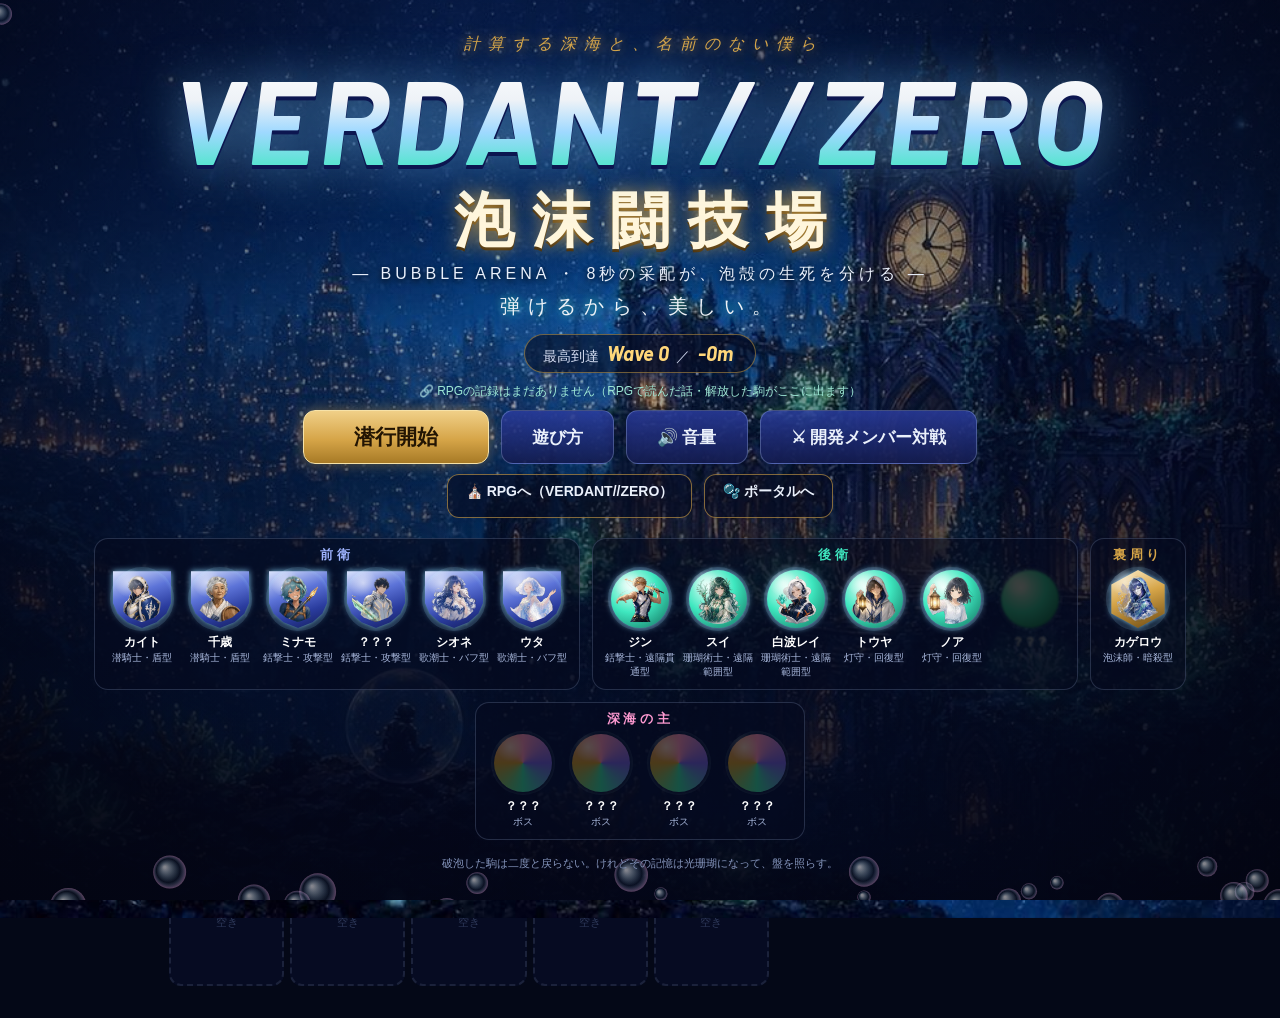
==== commit 997ce3f3: "arena b19 rivals" ====
--- a/arena/index.html
+++ b/arena/index.html
@@ -362,10 +362,17 @@
 
 
 
+ART.diver='[data-uri]';
 ART.chitose='[data-uri]';
+ART.harpooner='[data-uri]';
+ART.thrower='[data-uri]